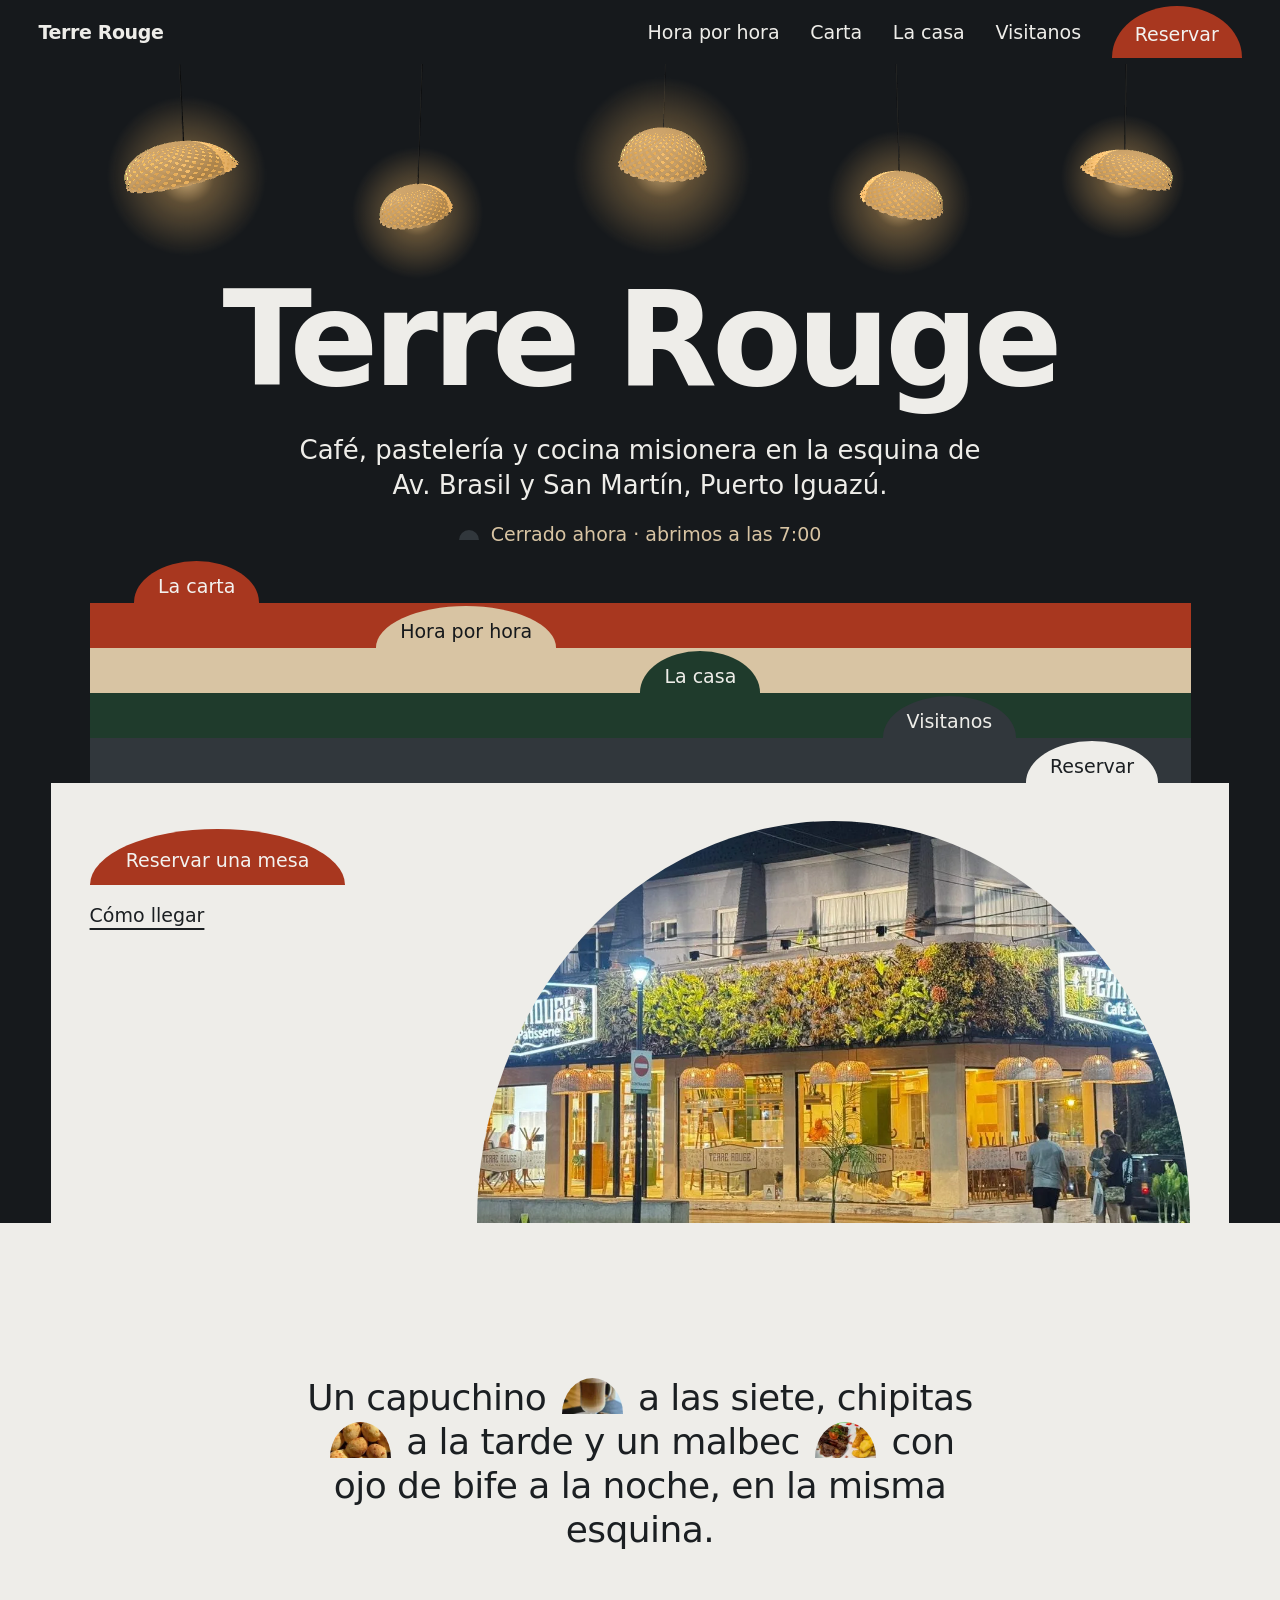
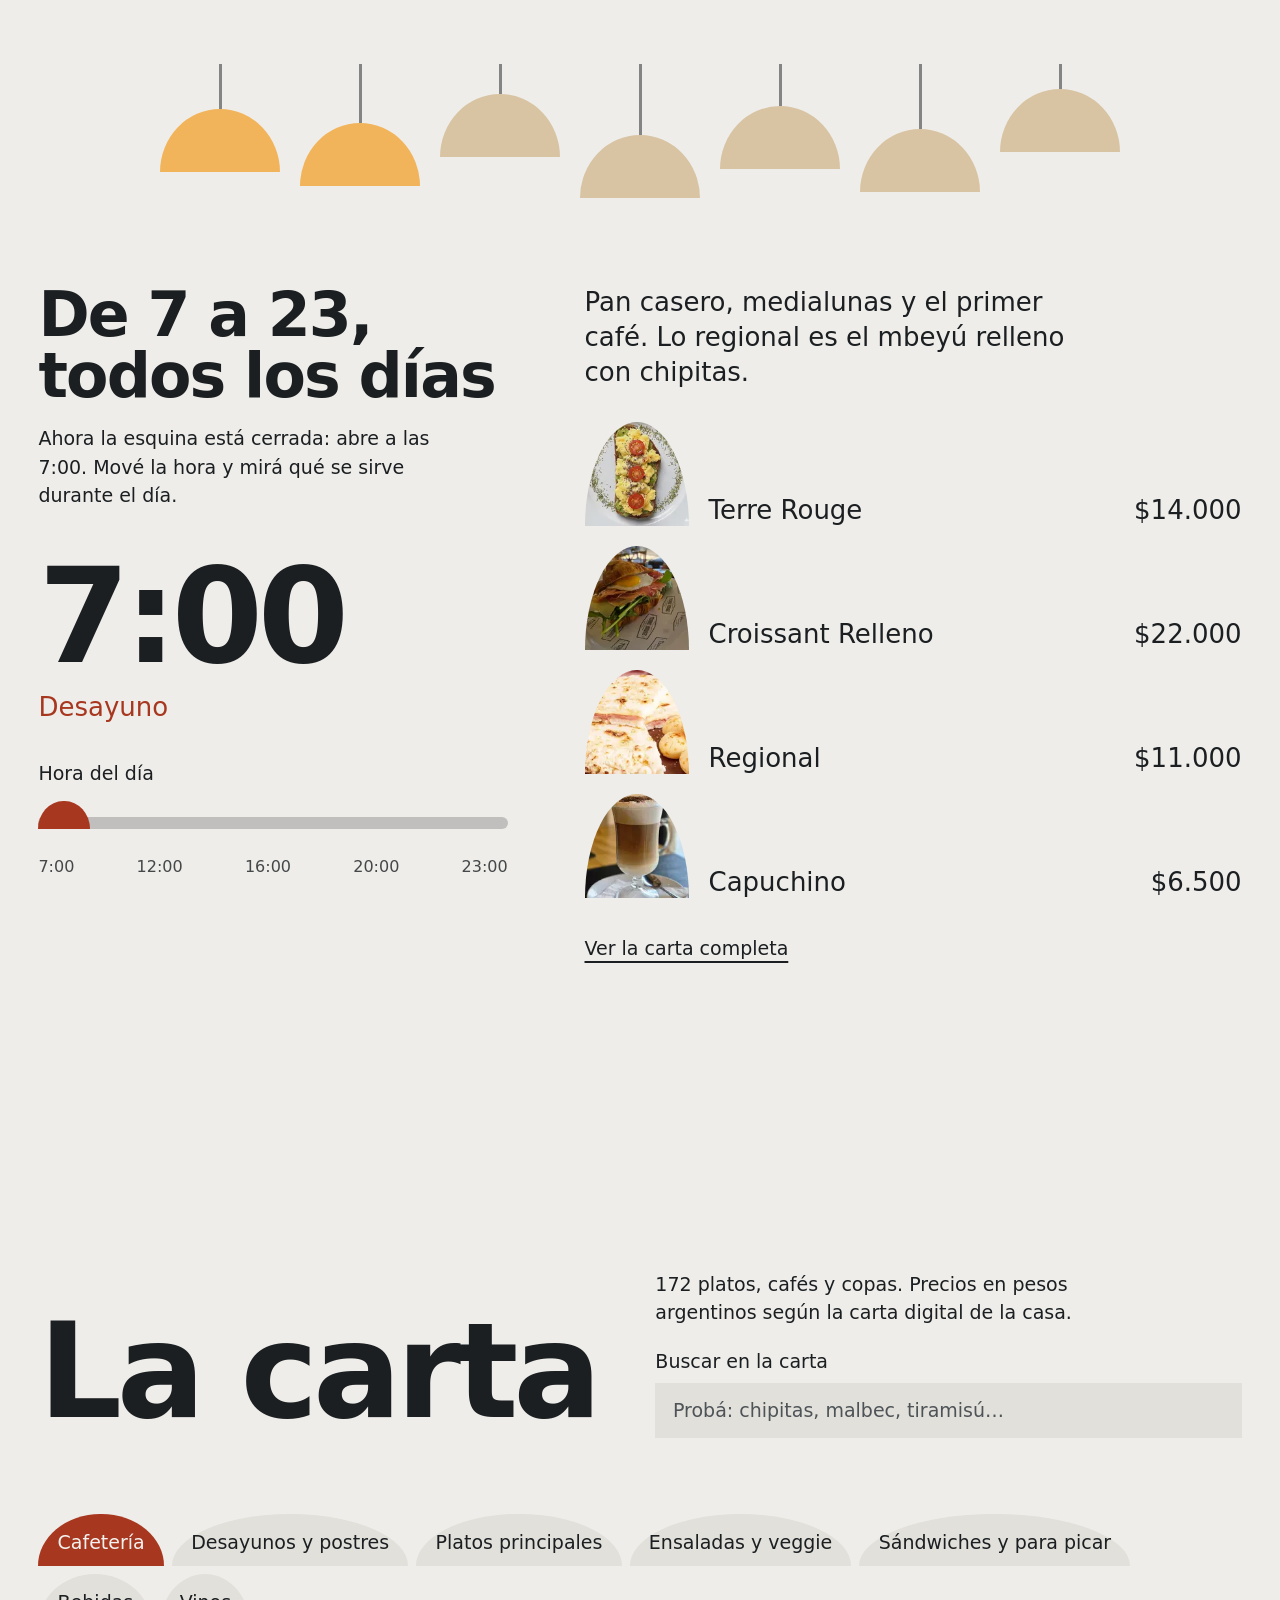
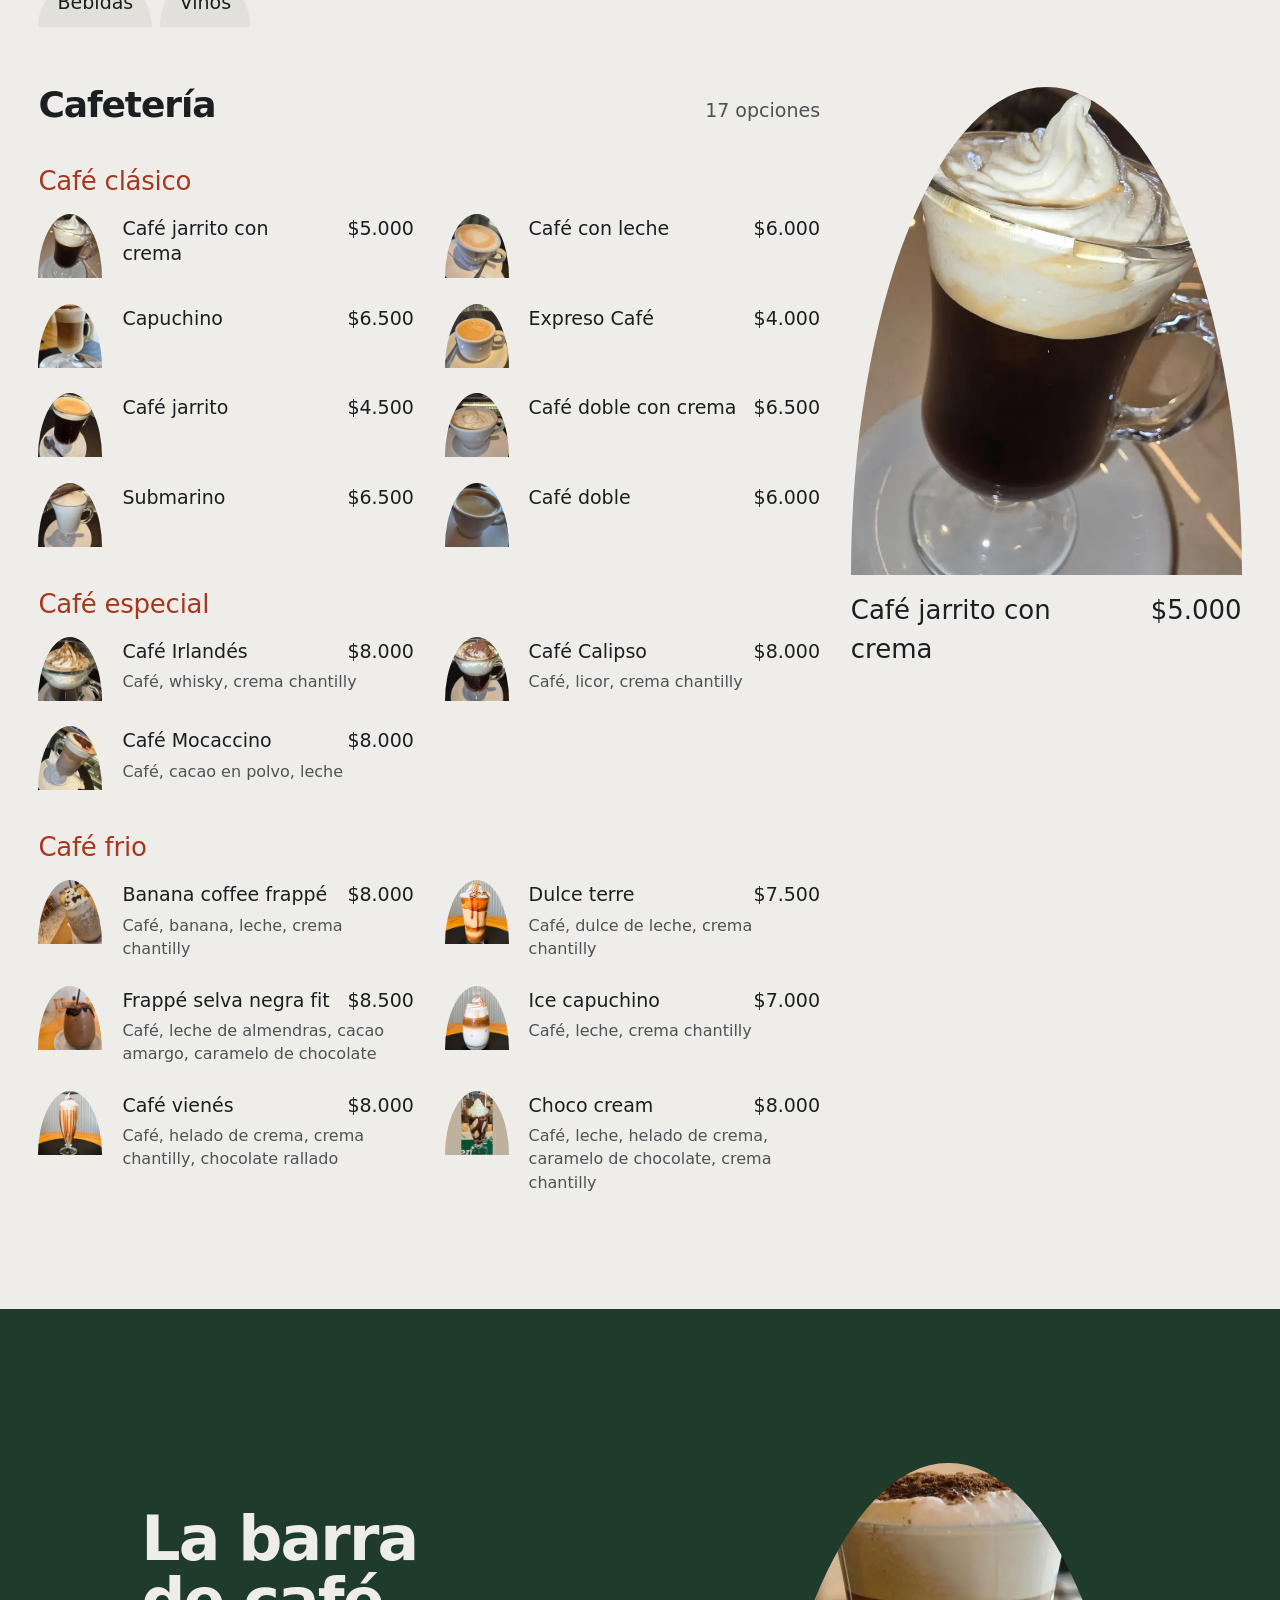
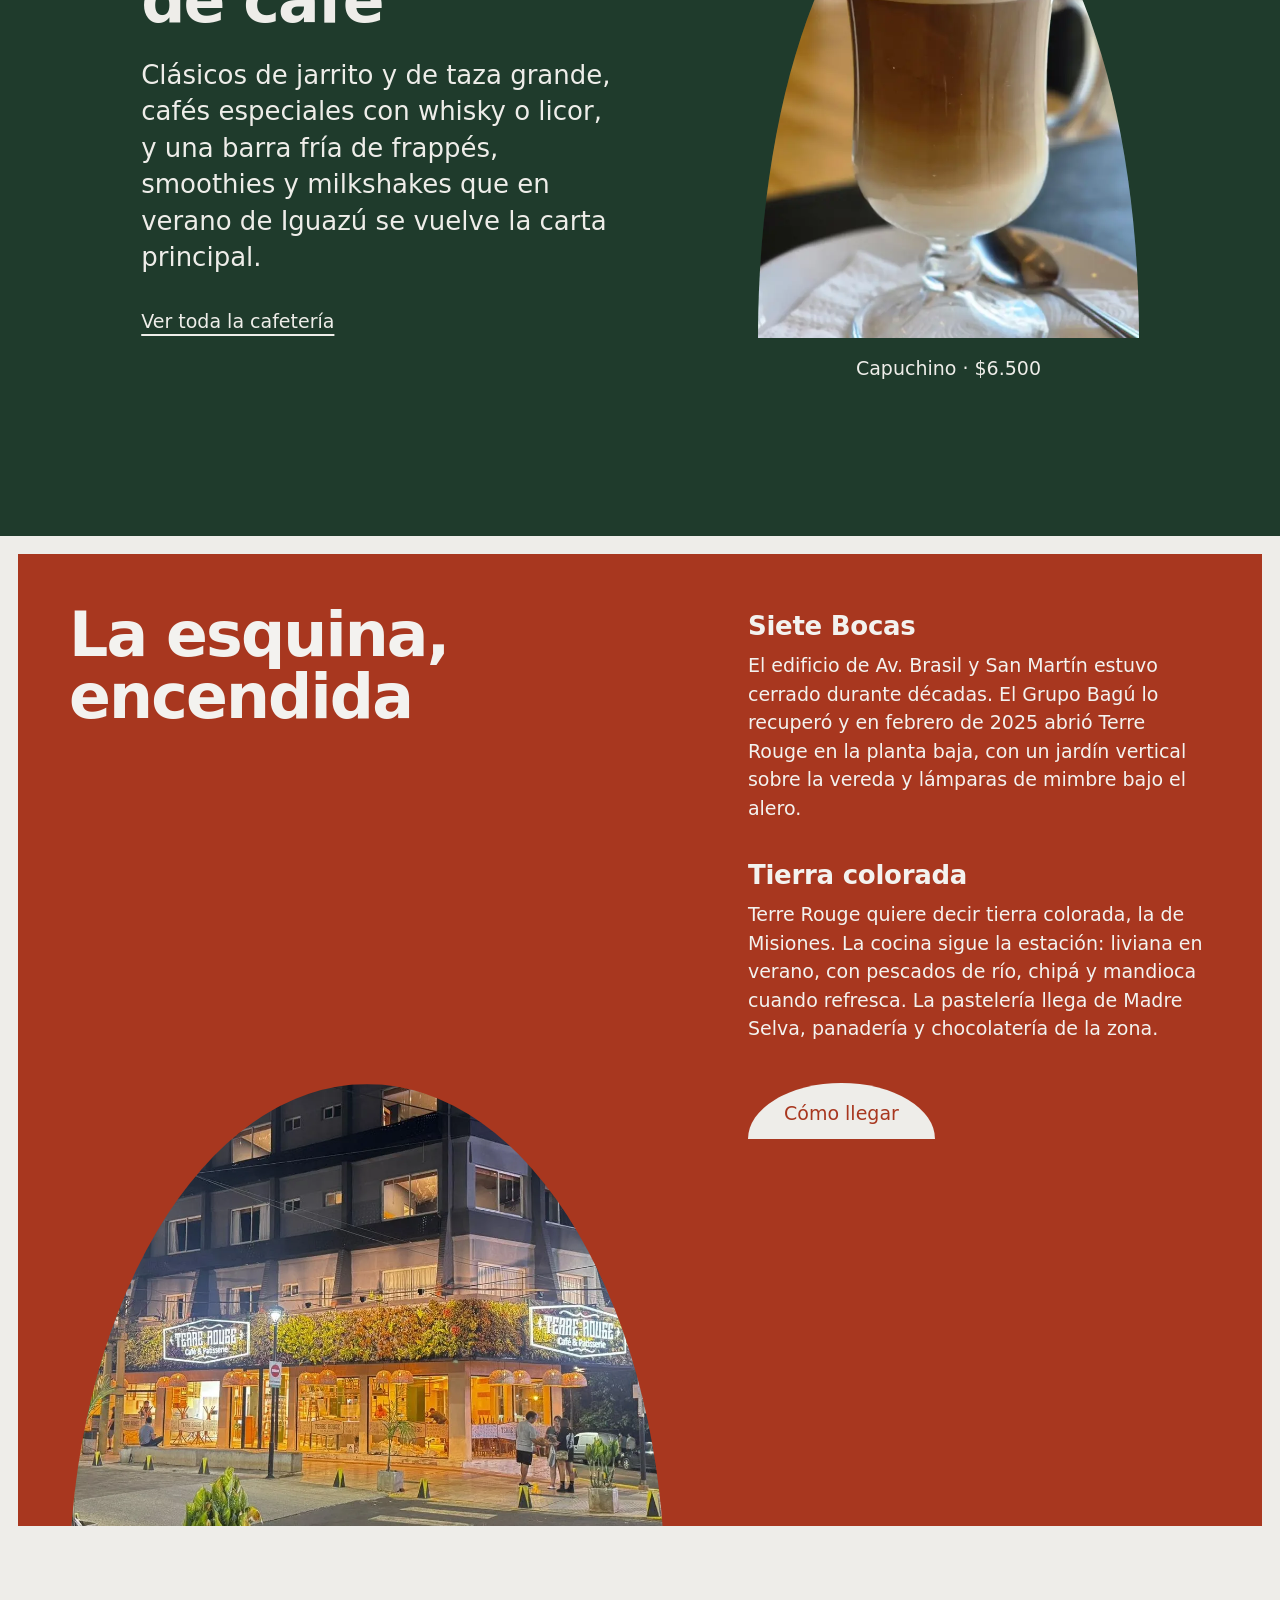
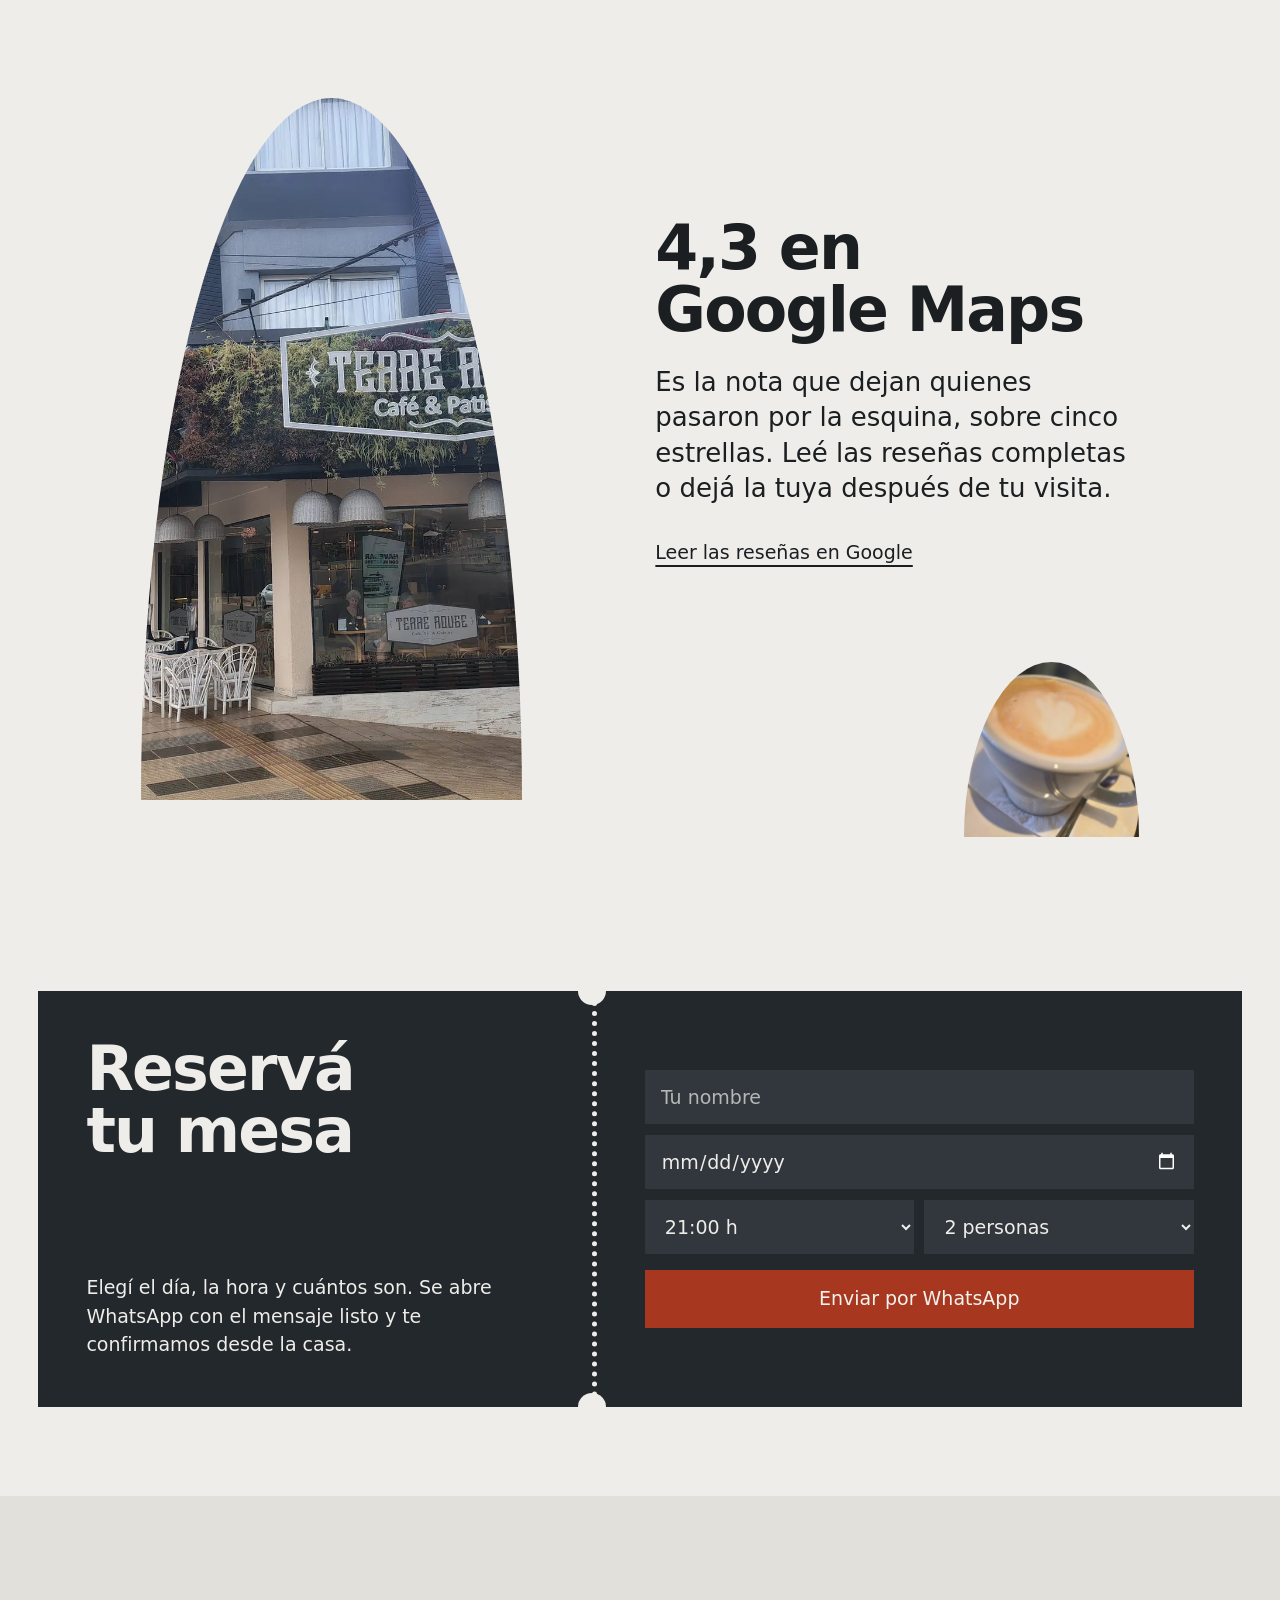
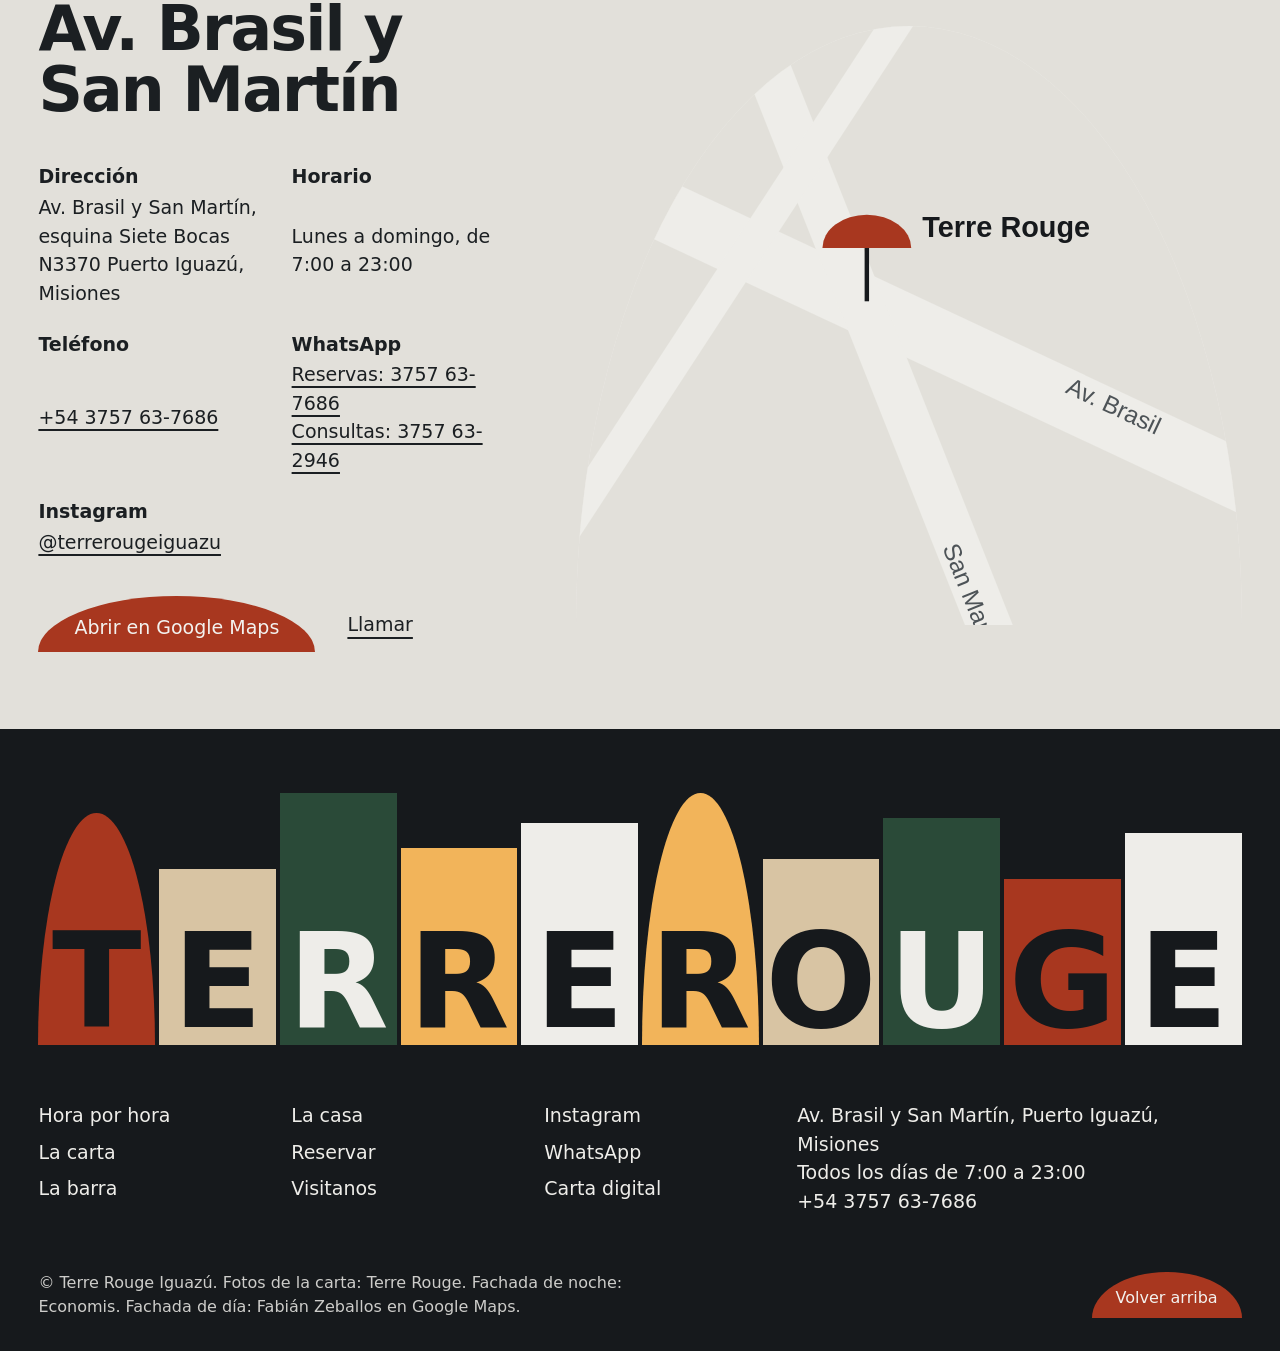
==== index.html @ 36a1fd8f "Add Terre Rouge Iguazú website Mobile-first one-page site for the café: 3D woven dome lamps lit by t" ====
<!doctype html>
<html lang="es-AR">
<head>
  <meta charset="utf-8">
  <meta name="viewport" content="width=device-width, initial-scale=1, viewport-fit=cover">
  <title>Terre Rouge Iguazú · Café, pastelería y cocina en Av. Brasil</title>
  <meta name="description" content="Terre Rouge, café & patisserie en la esquina de Av. Brasil y San Martín, Puerto Iguazú. Desayunos, pastelería, cocina misionera y copas, todos los días de 7 a 23.">
  <meta name="theme-color" content="#16191c">
  <meta property="og:title" content="Terre Rouge Iguazú · Café & Patisserie">
  <meta property="og:description" content="Café, pastelería y cocina misionera en Av. Brasil y San Martín, Puerto Iguazú. Todos los días de 7 a 23.">
  <meta property="og:image" content="img/casa/fachada-noche.webp">
  <meta property="og:locale" content="es_AR">
  <link rel="icon" href="img/favicon.svg" type="image/svg+xml">
  <link rel="preconnect" href="https://api.fontshare.com">
  <link rel="preconnect" href="https://cdn.fontshare.com" crossorigin>
  <link href="https://api.fontshare.com/v2/css?f[]=chillax@400,500,600&display=swap" rel="stylesheet">
  <link rel="stylesheet" href="css/styles.css">
  <link rel="preload" as="image" href="img/casa/fachada-noche.webp">
  <script type="application/ld+json">
  {
    "@context": "https://schema.org",
    "@type": "CafeOrCoffeeShop",
    "name": "Terre Rouge Iguazú",
    "image": "img/casa/fachada-noche.webp",
    "servesCuisine": ["Café", "Pastelería", "Cocina argentina"],
    "telephone": "+54 3757 63-7686",
    "address": {
      "@type": "PostalAddress",
      "streetAddress": "Av. Brasil y San Martín",
      "addressLocality": "Puerto Iguazú",
      "addressRegion": "Misiones",
      "postalCode": "N3370",
      "addressCountry": "AR"
    },
    "geo": { "@type": "GeoCoordinates", "latitude": -25.5967935, "longitude": -54.575345 },
    "openingHoursSpecification": [{
      "@type": "OpeningHoursSpecification",
      "dayOfWeek": ["Monday","Tuesday","Wednesday","Thursday","Friday","Saturday","Sunday"],
      "opens": "07:00", "closes": "23:00"
    }],
    "aggregateRating": { "@type": "AggregateRating", "ratingValue": "4.3", "bestRating": "5" },
    "sameAs": ["https://instagram.com/terrerougeiguazu"]
  }
  </script>
</head>
<body>
  <a class="skip" href="#carta">Saltar a la carta</a>

  <header class="bar" data-bar>
    <a class="bar__mark" href="#top" aria-label="Terre Rouge, inicio">Terre Rouge</a>
    <nav class="bar__links" aria-label="Secciones">
      <a href="#hora">Hora por hora</a>
      <a href="#carta">Carta</a>
      <a href="#casa">La casa</a>
      <a href="#visitanos">Visitanos</a>
    </nav>
    <a class="bar__action" href="#reservar">Reservar</a>
  </header>

  <main id="top">
    <!-- ============ HERO: the lamps of the façade, the folder stack ============ -->
    <section class="hero" data-ink="light" aria-labelledby="hero-title">
      <div class="hero__lamps" aria-hidden="true">
        <canvas class="hero__canvas" data-lamps></canvas>
        <svg class="hero__fallback" viewBox="0 0 1000 300" preserveAspectRatio="xMidYMin slice">
          <g fill="#efe7da">
            <line x1="200" y1="0" x2="200" y2="120" stroke="#5b5f63" stroke-width="2"/>
            <path d="M140 170a60 50 0 0 1 120 0z"/>
            <line x1="500" y1="0" x2="500" y2="70" stroke="#5b5f63" stroke-width="2"/>
            <path d="M420 130a80 60 0 0 1 160 0z"/>
            <line x1="800" y1="0" x2="800" y2="150" stroke="#5b5f63" stroke-width="2"/>
            <path d="M745 195a55 45 0 0 1 110 0z"/>
          </g>
        </svg>
      </div>

      <div class="hero__copy">
        <h1 class="hero__title" id="hero-title">Terre Rouge</h1>
        <p class="hero__lede">Café, pastelería y cocina misionera en la esquina de Av. Brasil y San Martín, Puerto Iguazú.</p>
        <p class="hero__status" data-status><span class="dot" aria-hidden="true"></span><span data-status-text>Abierto todos los días de 7 a 23</span></p>
      </div>

      <nav class="folders" aria-label="Recorrido de la página">
        <a class="folder folder--1" href="#carta" style="--i:0"><span class="folder__tab">La carta</span></a>
        <a class="folder folder--2" href="#hora" style="--i:1"><span class="folder__tab">Hora por hora</span></a>
        <a class="folder folder--3" href="#casa" style="--i:2"><span class="folder__tab">La casa</span></a>
        <a class="folder folder--4" href="#visitanos" style="--i:3"><span class="folder__tab">Visitanos</span></a>
        <div class="folder folder--front" style="--i:4">
          <span class="folder__tab">Reservar</span>
          <div class="front">
            <div class="front__text">
              <a class="btn" href="#reservar">Reservar una mesa</a>
              <a class="link" href="https://maps.app.goo.gl/Mk44R1N6qzFxLk4o8" target="_blank" rel="noopener">Cómo llegar</a>
            </div>
            <figure class="front__pic">
              <img src="img/casa/fachada-noche.webp" width="1280" height="960" alt="La fachada de Terre Rouge de noche: jardín vertical, carteles iluminados y lámparas de mimbre encendidas sobre la vereda de Av. Brasil." fetchpriority="high">
            </figure>
          </div>
        </div>
      </nav>
    </section>

    <!-- ============ HOUR BY HOUR: the live thing ============ -->
    <section class="hora" id="hora" aria-labelledby="hora-title" style="--night:0" data-hora>
      <div class="hora__inner">
        <p class="statement" data-reveal>
          Un capuchino <span class="thumb"><img src="img/menu/capuchino.webp" width="160" height="160" alt="" loading="lazy"></span> a las siete,
          chipitas <span class="thumb"><img src="img/menu/porcion-de-chipitas.webp" width="160" height="160" alt="" loading="lazy"></span> a la tarde
          y un malbec <span class="thumb"><img src="img/menu/ojo-de-bife-con-reduccion-de-malbec.webp" width="160" height="160" alt="" loading="lazy"></span> con ojo de bife a la noche, en la misma esquina.
        </p>

        <div class="lamprow" aria-hidden="true" data-lamprow>
          <span></span><span></span><span></span><span></span><span></span><span></span><span></span>
        </div>

        <div class="hora__grid">
          <div class="hora__control" data-reveal>
            <h2 id="hora-title">De 7 a 23, todos los días</h2>
            <p class="hora__note" data-hora-note>Mové la hora y mirá qué se sirve en la esquina.</p>
            <output class="hora__clock" for="hora-range" data-hora-clock>8:00</output>
            <p class="hora__moment" data-hora-moment>Desayuno</p>
            <label class="hora__label" for="hora-range">Hora del día</label>
            <input class="hora__range" id="hora-range" type="range" min="7" max="23" step="0.5" value="8" data-hora-range
              aria-valuetext="8:00, Desayuno">
            <div class="hora__scale" aria-hidden="true"><span>7:00</span><span>12:00</span><span>16:00</span><span>20:00</span><span>23:00</span></div>
            <button class="link hora__now" type="button" data-hora-now>Volver a la hora de Iguazú</button>
          </div>
          <div class="hora__picks" aria-live="polite">
            <p class="hora__desc" data-hora-desc>Pan casero, medialunas y el primer café. Lo regional es el mbeyú relleno con chipitas.</p>
            <ul class="picks" data-hora-picks>
              <li class="pick"><span class="pick__pic"><img src="img/menu/terre-rouge.webp" width="160" height="160" alt="" loading="lazy"></span><span class="pick__name">Terre Rouge</span><span class="pick__price">$14.000</span></li>
              <li class="pick"><span class="pick__pic"><img src="img/menu/croissant-relleno.webp" width="160" height="160" alt="" loading="lazy"></span><span class="pick__name">Croissant Relleno</span><span class="pick__price">$22.000</span></li>
              <li class="pick"><span class="pick__pic"><img src="img/menu/regional.webp" width="160" height="160" alt="" loading="lazy"></span><span class="pick__name">Regional</span><span class="pick__price">$11.000</span></li>
              <li class="pick"><span class="pick__pic"><img src="img/menu/capuchino.webp" width="160" height="160" alt="" loading="lazy"></span><span class="pick__name">Capuchino</span><span class="pick__price">$6.500</span></li>
            </ul>
            <a class="link" href="#carta" data-hora-carta>Ver la carta completa</a>
          </div>
        </div>
      </div>
      <script type="application/json" id="moments">[{"from":7,"to":12,"name":"Desayuno","desc":"Pan casero, medialunas y el primer café. Lo regional es el mbeyú relleno con chipitas.","items":[{"name":"Terre Rouge","price":"$14.000","img":"img/menu/terre-rouge.webp"},{"name":"Croissant Relleno","price":"$22.000","img":"img/menu/croissant-relleno.webp"},{"name":"Regional","price":"$11.000","img":"img/menu/regional.webp"},{"name":"Capuchino","price":"$6.500","img":"img/menu/capuchino.webp"}]},{"from":12,"to":16,"name":"Almuerzo","desc":"Pescado de río, risotto y ensaladas para el mediodía caliente de Iguazú.","items":[{"name":"Pacú con crema cítrica","price":"$31.000","img":"img/menu/pacu-con-crema-citrica.webp"},{"name":"Risotto de Hongos","price":"$19.000","img":"img/menu/risotto-de-hongos.webp"},{"name":"Caesar","price":"$22.000","img":"img/menu/caesar.webp"},{"name":"Jugos naturales","price":"$8.000","img":"img/menu/jugos-naturales.webp"}]},{"from":16,"to":20,"name":"Merienda","desc":"Tortas de la vitrina, chipitas recién salidas y cafés fríos o calientes.","items":[{"name":"Red Velvet","price":"$9.500","img":"img/menu/red-velvet.webp"},{"name":"Porción de chipitas","price":"$9.000","img":"img/menu/porcion-de-chipitas.webp"},{"name":"Café vienés","price":"$8.000","img":"img/menu/cafe-vienes.webp"},{"name":"Media luna con jamón y queso","price":"$5.000","img":"img/menu/media-luna-con-jamon-y-queso.webp"}]},{"from":20,"to":23.5,"name":"Cena y copas","desc":"Carnes a la chapa, vinos argentinos y cócteles bajo las lámparas encendidas.","items":[{"name":"Ojo de bife con reducción de Malbec","price":"$39.000","img":"img/menu/ojo-de-bife-con-reduccion-de-malbec.webp"},{"name":"Churrasquito a la chapa","price":"$61.000","img":"img/menu/churrasquito-a-la-chapa.webp"},{"name":"Áperol Spitz","price":"$9.000","img":"img/menu/aperol-spitz.webp"},{"name":"Luca Malbec","price":"$42.300","img":"img/menu/luca-malbec.webp"}]}]</script>
    </section>

    <!-- ============ LA CARTA: two-column menu, photo bullets, index with preview ============ -->
    <section class="carta" id="carta" aria-labelledby="carta-title" data-ink="dark">
      <div class="carta__head">
        <h2 id="carta-title" data-reveal>La carta</h2>
        <p class="carta__lead" data-reveal>172 platos, cafés y copas. Precios en pesos argentinos según la carta digital de la casa.</p>
        <div class="search" data-reveal>
          <label for="carta-search">Buscar en la carta</label>
          <input id="carta-search" type="search" placeholder="Probá: chipitas, malbec, tiramisú…" autocomplete="off" data-search>
        </div>
      </div>
      <nav class="tabs" aria-label="Categorías de la carta" data-tabs>
        <a href="#c-cafeteria" data-tab="cafeteria" aria-current="true">Cafetería</a>
        <a href="#c-dulce" data-tab="dulce">Desayunos y postres</a>
        <a href="#c-platos" data-tab="platos">Platos principales</a>
        <a href="#c-ensaladas" data-tab="ensaladas">Ensaladas y veggie</a>
        <a href="#c-picar" data-tab="picar">Sándwiches y para picar</a>
        <a href="#c-bebidas" data-tab="bebidas">Bebidas</a>
        <a href="#c-vinos" data-tab="vinos">Vinos</a>
      </nav>
      <div class="carta__body">
        <div class="carta__list" data-carta>
          <section class="cat" id="c-cafeteria" data-cat="cafeteria" aria-labelledby="h-cafeteria">
            <header class="cat__head"><h3 id="h-cafeteria">Cafetería</h3><span class="cat__count">17 opciones</span></header>
            <div class="sub"><h4 class="sub__title">Café clásico</h4>
            <ul class="items">
              <li class="item" tabindex="0" data-q="cafe jarrito con crema  cafe clasico" data-name="Café jarrito con crema" data-price="$5.000" data-img="img/menu/cafe-jarrito-con-crema-lg.webp"><span class="item__pic"><img src="img/menu/cafe-jarrito-con-crema.webp" width="160" height="160" alt="" loading="lazy" decoding="async"></span><span class="item__text"><span class="item__line"><span class="item__name">Café jarrito con crema</span><span class="item__price">$5.000</span></span></span></li>
              <li class="item" tabindex="0" data-q="cafe con leche  cafe clasico" data-name="Café con leche" data-price="$6.000" data-img="img/menu/cafe-con-leche-lg.webp"><span class="item__pic"><img src="img/menu/cafe-con-leche.webp" width="160" height="160" alt="" loading="lazy" decoding="async"></span><span class="item__text"><span class="item__line"><span class="item__name">Café con leche</span><span class="item__price">$6.000</span></span></span></li>
              <li class="item" tabindex="0" data-q="capuchino  cafe clasico" data-name="Capuchino" data-price="$6.500" data-img="img/menu/capuchino-lg.webp"><span class="item__pic"><img src="img/menu/capuchino.webp" width="160" height="160" alt="" loading="lazy" decoding="async"></span><span class="item__text"><span class="item__line"><span class="item__name">Capuchino</span><span class="item__price">$6.500</span></span></span></li>
              <li class="item" tabindex="0" data-q="expreso cafe  cafe clasico" data-name="Expreso Café" data-price="$4.000" data-img="img/menu/expreso-cafe-lg.webp"><span class="item__pic"><img src="img/menu/expreso-cafe.webp" width="160" height="160" alt="" loading="lazy" decoding="async"></span><span class="item__text"><span class="item__line"><span class="item__name">Expreso Café</span><span class="item__price">$4.000</span></span></span></li>
              <li class="item" tabindex="0" data-q="cafe jarrito  cafe clasico" data-name="Café jarrito" data-price="$4.500" data-img="img/menu/cafe-jarrito-lg.webp"><span class="item__pic"><img src="img/menu/cafe-jarrito.webp" width="160" height="160" alt="" loading="lazy" decoding="async"></span><span class="item__text"><span class="item__line"><span class="item__name">Café jarrito</span><span class="item__price">$4.500</span></span></span></li>
              <li class="item" tabindex="0" data-q="cafe doble con crema  cafe clasico" data-name="Café doble con crema" data-price="$6.500" data-img="img/menu/cafe-doble-con-crema-lg.webp"><span class="item__pic"><img src="img/menu/cafe-doble-con-crema.webp" width="160" height="160" alt="" loading="lazy" decoding="async"></span><span class="item__text"><span class="item__line"><span class="item__name">Café doble con crema</span><span class="item__price">$6.500</span></span></span></li>
              <li class="item" tabindex="0" data-q="submarino  cafe clasico" data-name="Submarino" data-price="$6.500" data-img="img/menu/submarino-lg.webp"><span class="item__pic"><img src="img/menu/submarino.webp" width="160" height="160" alt="" loading="lazy" decoding="async"></span><span class="item__text"><span class="item__line"><span class="item__name">Submarino</span><span class="item__price">$6.500</span></span></span></li>
              <li class="item" tabindex="0" data-q="cafe doble  cafe clasico" data-name="Café doble" data-price="$6.000" data-img="img/menu/cafe-doble-lg.webp"><span class="item__pic"><img src="img/menu/cafe-doble.webp" width="160" height="160" alt="" loading="lazy" decoding="async"></span><span class="item__text"><span class="item__line"><span class="item__name">Café doble</span><span class="item__price">$6.000</span></span></span></li>
            </ul></div>
            <div class="sub"><h4 class="sub__title">Café especial</h4>
            <ul class="items">
              <li class="item" tabindex="0" data-q="cafe irlandes cafe, whisky, crema chantilly cafe especial" data-name="Café Irlandés" data-price="$8.000" data-img="img/menu/cafe-irlandes-lg.webp"><span class="item__pic"><img src="img/menu/cafe-irlandes.webp" width="160" height="160" alt="" loading="lazy" decoding="async"></span><span class="item__text"><span class="item__line"><span class="item__name">Café Irlandés</span><span class="item__price">$8.000</span></span><span class="item__desc">Café, whisky, crema chantilly</span></span></li>
              <li class="item" tabindex="0" data-q="cafe calipso cafe, licor, crema chantilly cafe especial" data-name="Café Calipso" data-price="$8.000" data-img="img/menu/cafe-calipso-lg.webp"><span class="item__pic"><img src="img/menu/cafe-calipso.webp" width="160" height="160" alt="" loading="lazy" decoding="async"></span><span class="item__text"><span class="item__line"><span class="item__name">Café Calipso</span><span class="item__price">$8.000</span></span><span class="item__desc">Café, licor, crema chantilly</span></span></li>
              <li class="item" tabindex="0" data-q="cafe mocaccino cafe, cacao en polvo, leche cafe especial" data-name="Café Mocaccino" data-price="$8.000" data-img="img/menu/cafe-mocaccino-lg.webp"><span class="item__pic"><img src="img/menu/cafe-mocaccino.webp" width="160" height="160" alt="" loading="lazy" decoding="async"></span><span class="item__text"><span class="item__line"><span class="item__name">Café Mocaccino</span><span class="item__price">$8.000</span></span><span class="item__desc">Café, cacao en polvo, leche</span></span></li>
            </ul></div>
            <div class="sub"><h4 class="sub__title">Café frio</h4>
            <ul class="items">
              <li class="item" tabindex="0" data-q="banana coffee frappe cafe, banana, leche, crema chantilly cafe frio" data-name="Banana coffee frappé" data-price="$8.000" data-img="img/menu/banana-coffee-frappe-lg.webp"><span class="item__pic"><img src="img/menu/banana-coffee-frappe.webp" width="160" height="160" alt="" loading="lazy" decoding="async"></span><span class="item__text"><span class="item__line"><span class="item__name">Banana coffee frappé</span><span class="item__price">$8.000</span></span><span class="item__desc">Café, banana, leche, crema chantilly</span></span></li>
              <li class="item" tabindex="0" data-q="dulce terre cafe, dulce de leche, crema chantilly cafe frio" data-name="Dulce terre" data-price="$7.500" data-img="img/menu/dulce-terre-lg.webp"><span class="item__pic"><img src="img/menu/dulce-terre.webp" width="160" height="160" alt="" loading="lazy" decoding="async"></span><span class="item__text"><span class="item__line"><span class="item__name">Dulce terre</span><span class="item__price">$7.500</span></span><span class="item__desc">Café, dulce de leche, crema chantilly</span></span></li>
              <li class="item" tabindex="0" data-q="frappe selva negra fit cafe, leche de almendras, cacao amargo, caramelo de chocolate cafe frio" data-name="Frappé selva negra fit" data-price="$8.500" data-img="img/menu/frappe-selva-negra-fit-lg.webp"><span class="item__pic"><img src="img/menu/frappe-selva-negra-fit.webp" width="160" height="160" alt="" loading="lazy" decoding="async"></span><span class="item__text"><span class="item__line"><span class="item__name">Frappé selva negra fit</span><span class="item__price">$8.500</span></span><span class="item__desc">Café, leche de almendras, cacao amargo, caramelo de chocolate</span></span></li>
              <li class="item" tabindex="0" data-q="ice capuchino cafe, leche, crema chantilly cafe frio" data-name="Ice capuchino" data-price="$7.000" data-img="img/menu/ice-capuchino-lg.webp"><span class="item__pic"><img src="img/menu/ice-capuchino.webp" width="160" height="160" alt="" loading="lazy" decoding="async"></span><span class="item__text"><span class="item__line"><span class="item__name">Ice capuchino</span><span class="item__price">$7.000</span></span><span class="item__desc">Café, leche, crema chantilly</span></span></li>
              <li class="item" tabindex="0" data-q="cafe vienes cafe, helado de crema, crema chantilly, chocolate rallado cafe frio" data-name="Café vienés" data-price="$8.000" data-img="img/menu/cafe-vienes-lg.webp"><span class="item__pic"><img src="img/menu/cafe-vienes.webp" width="160" height="160" alt="" loading="lazy" decoding="async"></span><span class="item__text"><span class="item__line"><span class="item__name">Café vienés</span><span class="item__price">$8.000</span></span><span class="item__desc">Café, helado de crema, crema chantilly, chocolate rallado</span></span></li>
              <li class="item" tabindex="0" data-q="choco cream cafe, leche, helado de crema, caramelo de chocolate, crema chantilly cafe frio" data-name="Choco cream" data-price="$8.000" data-img="img/menu/choco-cream-lg.webp"><span class="item__pic"><img src="img/menu/choco-cream.webp" width="160" height="160" alt="" loading="lazy" decoding="async"></span><span class="item__text"><span class="item__line"><span class="item__name">Choco cream</span><span class="item__price">$8.000</span></span><span class="item__desc">Café, leche, helado de crema, caramelo de chocolate, crema chantilly</span></span></li>
            </ul></div>
          </section>
          <section class="cat" id="c-dulce" data-cat="dulce" aria-labelledby="h-dulce">
            <header class="cat__head"><h3 id="h-dulce">Desayunos y postres</h3><span class="cat__count">30 opciones</span></header>
            <div class="sub"><h4 class="sub__title">Postres</h4>
            <ul class="items">
              <li class="item" tabindex="0" data-q="brownie  postres" data-name="Brownie" data-price="$8.000" data-img="img/menu/brownie-lg.webp"><span class="item__pic"><img src="img/menu/brownie.webp" width="160" height="160" alt="" loading="lazy" decoding="async"></span><span class="item__text"><span class="item__line"><span class="item__name">Brownie</span><span class="item__price">$8.000</span></span></span></li>
              <li class="item" tabindex="0" data-q="flan mixto  postres" data-name="Flan mixto" data-price="$7.000" data-img="img/menu/flan-mixto-lg.webp"><span class="item__pic"><img src="img/menu/flan-mixto.webp" width="160" height="160" alt="" loading="lazy" decoding="async"></span><span class="item__text"><span class="item__line"><span class="item__name">Flan mixto</span><span class="item__price">$7.000</span></span></span></li>
              <li class="item" tabindex="0" data-q="volcan de chocolate  postres" data-name="Volcán de chocolate" data-price="$10.000" data-img="img/menu/volcan-de-chocolate-lg.webp"><span class="item__pic"><img src="img/menu/volcan-de-chocolate.webp" width="160" height="160" alt="" loading="lazy" decoding="async"></span><span class="item__text"><span class="item__line"><span class="item__name">Volcán de chocolate</span><span class="item__price">$10.000</span></span></span></li>
              <li class="item" tabindex="0" data-q="brownie con helado  postres" data-name="Brownie con helado" data-price="$9.000" data-img="img/menu/brownie-con-helado-lg.webp"><span class="item__pic"><img src="img/menu/brownie-con-helado.webp" width="160" height="160" alt="" loading="lazy" decoding="async"></span><span class="item__text"><span class="item__line"><span class="item__name">Brownie con helado</span><span class="item__price">$9.000</span></span></span></li>
              <li class="item" tabindex="0" data-q="creme brulee  postres" data-name="Creme brulee" data-price="$9.500" data-img="img/menu/creme-brulee-lg.webp"><span class="item__pic"><img src="img/menu/creme-brulee.webp" width="160" height="160" alt="" loading="lazy" decoding="async"></span><span class="item__text"><span class="item__line"><span class="item__name">Creme brulee</span><span class="item__price">$9.500</span></span></span></li>
              <li class="item" tabindex="0" data-q="tiramisu  postres" data-name="Tiramisú" data-price="$9.500" data-img="img/menu/tiramisu-lg.webp"><span class="item__pic"><img src="img/menu/tiramisu.webp" width="160" height="160" alt="" loading="lazy" decoding="async"></span><span class="item__text"><span class="item__line"><span class="item__name">Tiramisú</span><span class="item__price">$9.500</span></span></span></li>
            </ul></div>
            <div class="sub"><h4 class="sub__title">Desayunos</h4>
            <ul class="items">
              <li class="item" tabindex="0" data-q="terre rouge toston de pan casero con semillas, guacamole, huevos revueltos, tomates cherry desayunos" data-name="Terre Rouge" data-price="$14.000" data-img="img/menu/terre-rouge-lg.webp"><span class="item__pic"><img src="img/menu/terre-rouge.webp" width="160" height="160" alt="" loading="lazy" decoding="async"></span><span class="item__text"><span class="item__line"><span class="item__name">Terre Rouge</span><span class="item__price">$14.000</span></span><span class="item__desc">Tostón de pan casero con semillas, guacamole, huevos revueltos, tomates Cherry</span></span></li>
              <li class="item" tabindex="0" data-q="croque madame pan de campo, jamon cocido, queso danbo, salsa bechamel, huevo a la plancha desayunos" data-name="Croque Madame" data-price="$18.000"><span class="item__pic item__pic--none"></span><span class="item__text"><span class="item__line"><span class="item__name">Croque Madame</span><span class="item__price">$18.000</span></span><span class="item__desc">Pan de campo, jamón cocido, queso danbo, salsa bechamel, huevo a la plancha</span></span></li>
              <li class="item" tabindex="0" data-q="croissant relleno rucula, queso parmesano y jamon crudo, huevo frito desayunos" data-name="Croissant Relleno" data-price="$22.000" data-img="img/menu/croissant-relleno-lg.webp"><span class="item__pic"><img src="img/menu/croissant-relleno.webp" width="160" height="160" alt="" loading="lazy" decoding="async"></span><span class="item__text"><span class="item__line"><span class="item__name">Croissant Relleno</span><span class="item__price">$22.000</span></span><span class="item__desc">Rúcula, queso parmesano y jamón crudo, huevo frito</span></span></li>
              <li class="item" tabindex="0" data-q="regional mbeyu relleno con chipitas desayunos" data-name="Regional" data-price="$11.000" data-img="img/menu/regional-lg.webp"><span class="item__pic"><img src="img/menu/regional.webp" width="160" height="160" alt="" loading="lazy" decoding="async"></span><span class="item__text"><span class="item__line"><span class="item__name">Regional</span><span class="item__price">$11.000</span></span><span class="item__desc">Mbeyú relleno con chipitas</span></span></li>
              <li class="item" tabindex="0" data-q="tradicional una media luna, un alfajor de maicena y una pastafrola desayunos" data-name="Tradicional" data-price="$9.000" data-img="img/menu/tradicional-lg.webp"><span class="item__pic"><img src="img/menu/tradicional.webp" width="160" height="160" alt="" loading="lazy" decoding="async"></span><span class="item__text"><span class="item__line"><span class="item__name">Tradicional</span><span class="item__price">$9.000</span></span><span class="item__desc">Una media luna, un alfajor de maicena y una pastafrola</span></span></li>
              <li class="item" tabindex="0" data-q="saludable bowl de frutas frescas con yogurt natural y granola desayunos" data-name="Saludable" data-price="$17.000" data-img="img/menu/saludable-lg.webp"><span class="item__pic"><img src="img/menu/saludable.webp" width="160" height="160" alt="" loading="lazy" decoding="async"></span><span class="item__text"><span class="item__line"><span class="item__name">Saludable</span><span class="item__price">$17.000</span></span><span class="item__desc">Bowl de frutas frescas con yogurt natural y granola</span></span></li>
              <li class="item" tabindex="0" data-q="clasico tostado jamon y queso pan de miga o pan arabe desayunos" data-name="Clásico tostado jamón y queso" data-price="$11.000" data-img="img/menu/clasico-tostado-jamon-y-queso-lg.webp"><span class="item__pic"><img src="img/menu/clasico-tostado-jamon-y-queso.webp" width="160" height="160" alt="" loading="lazy" decoding="async"></span><span class="item__text"><span class="item__line"><span class="item__name">Clásico tostado jamón y queso</span><span class="item__price">$11.000</span></span><span class="item__desc">Pan de miga o pan árabe</span></span></li>
              <li class="item" tabindex="0" data-q="media luna dulce  desayunos" data-name="Media luna dulce" data-price="$3.000" data-img="img/menu/media-luna-dulce-lg.webp"><span class="item__pic"><img src="img/menu/media-luna-dulce.webp" width="160" height="160" alt="" loading="lazy" decoding="async"></span><span class="item__text"><span class="item__line"><span class="item__name">Media luna dulce</span><span class="item__price">$3.000</span></span></span></li>
              <li class="item" tabindex="0" data-q="media luna salada  desayunos" data-name="Media luna salada" data-price="$3.000" data-img="img/menu/media-luna-salada-lg.webp"><span class="item__pic"><img src="img/menu/media-luna-salada.webp" width="160" height="160" alt="" loading="lazy" decoding="async"></span><span class="item__text"><span class="item__line"><span class="item__name">Media luna salada</span><span class="item__price">$3.000</span></span></span></li>
              <li class="item" tabindex="0" data-q="media luna con jamon y queso  desayunos" data-name="Media luna con jamón y queso" data-price="$5.000" data-img="img/menu/media-luna-con-jamon-y-queso-lg.webp"><span class="item__pic"><img src="img/menu/media-luna-con-jamon-y-queso.webp" width="160" height="160" alt="" loading="lazy" decoding="async"></span><span class="item__text"><span class="item__line"><span class="item__name">Media luna con jamón y queso</span><span class="item__price">$5.000</span></span></span></li>
              <li class="item" tabindex="0" data-q="porcion de chipitas 10 unidades desayunos" data-name="Porción de chipitas" data-price="$9.000" data-img="img/menu/porcion-de-chipitas-lg.webp"><span class="item__pic"><img src="img/menu/porcion-de-chipitas.webp" width="160" height="160" alt="" loading="lazy" decoding="async"></span><span class="item__text"><span class="item__line"><span class="item__name">Porción de chipitas</span><span class="item__price">$9.000</span></span><span class="item__desc">10 unidades</span></span></li>
              <li class="item" tabindex="0" data-q="mbeyu tradicional  desayunos" data-name="Mbeyú tradicional" data-price="$9.000" data-img="img/menu/mbeyu-tradicional-lg.webp"><span class="item__pic"><img src="img/menu/mbeyu-tradicional.webp" width="160" height="160" alt="" loading="lazy" decoding="async"></span><span class="item__text"><span class="item__line"><span class="item__name">Mbeyú tradicional</span><span class="item__price">$9.000</span></span></span></li>
              <li class="item" tabindex="0" data-q="porcion de budin  desayunos" data-name="Porción de budín" data-price="$3.000" data-img="img/menu/porcion-de-budin-lg.webp"><span class="item__pic"><img src="img/menu/porcion-de-budin.webp" width="160" height="160" alt="" loading="lazy" decoding="async"></span><span class="item__text"><span class="item__line"><span class="item__name">Porción de budín</span><span class="item__price">$3.000</span></span></span></li>
              <li class="item" tabindex="0" data-q="tostados con untable  desayunos" data-name="Tostados con untable" data-price="$8.000" data-img="img/menu/tostados-con-untable-lg.webp"><span class="item__pic"><img src="img/menu/tostados-con-untable.webp" width="160" height="160" alt="" loading="lazy" decoding="async"></span><span class="item__text"><span class="item__line"><span class="item__name">Tostados con untable</span><span class="item__price">$8.000</span></span></span></li>
              <li class="item" tabindex="0" data-q="alfajor con chocolate blanco alfajor de dulce de leche con cobertura de chocolate blanco desayunos" data-name="Alfajor con Chocolate Blanco" data-price="$2.500" data-img="img/menu/alfajor-con-chocolate-blanco-lg.webp"><span class="item__pic"><img src="img/menu/alfajor-con-chocolate-blanco.webp" width="160" height="160" alt="" loading="lazy" decoding="async"></span><span class="item__text"><span class="item__line"><span class="item__name">Alfajor con Chocolate Blanco</span><span class="item__price">$2.500</span></span><span class="item__desc">Alfajor de dulce de leche con cobertura de chocolate blanco</span></span></li>
              <li class="item" tabindex="0" data-q="alfajor con chocolate negro alfajor de dulce de leche con cobertura de chocolate negro desayunos" data-name="Alfajor con Chocolate Negro" data-price="$2.500" data-img="img/menu/alfajor-con-chocolate-negro-lg.webp"><span class="item__pic"><img src="img/menu/alfajor-con-chocolate-negro.webp" width="160" height="160" alt="" loading="lazy" decoding="async"></span><span class="item__text"><span class="item__line"><span class="item__name">Alfajor con Chocolate Negro</span><span class="item__price">$2.500</span></span><span class="item__desc">Alfajor de dulce de leche con cobertura de chocolate negro</span></span></li>
            </ul></div>
            <div class="sub"><h4 class="sub__title">Tortas</h4>
            <ul class="items">
              <li class="item" tabindex="0" data-q="torta del dia  tortas" data-name="Torta del día" data-price="$9.500" data-img="img/menu/torta-del-dia-lg.webp"><span class="item__pic"><img src="img/menu/torta-del-dia.webp" width="160" height="160" alt="" loading="lazy" decoding="async"></span><span class="item__text"><span class="item__line"><span class="item__name">Torta del día</span><span class="item__price">$9.500</span></span></span></li>
              <li class="item" tabindex="0" data-q="red velvet  tortas" data-name="Red Velvet" data-price="$9.500" data-img="img/menu/red-velvet-lg.webp"><span class="item__pic"><img src="img/menu/red-velvet.webp" width="160" height="160" alt="" loading="lazy" decoding="async"></span><span class="item__text"><span class="item__line"><span class="item__name">Red Velvet</span><span class="item__price">$9.500</span></span></span></li>
              <li class="item" tabindex="0" data-q="selva negra  tortas" data-name="Selva Negra" data-price="$9.500" data-img="img/menu/selva-negra-lg.webp"><span class="item__pic"><img src="img/menu/selva-negra.webp" width="160" height="160" alt="" loading="lazy" decoding="async"></span><span class="item__text"><span class="item__line"><span class="item__name">Selva Negra</span><span class="item__price">$9.500</span></span></span></li>
              <li class="item" tabindex="0" data-q="chocotorta  tortas" data-name="Chocotorta" data-price="$9.500" data-img="img/menu/chocotorta-lg.webp"><span class="item__pic"><img src="img/menu/chocotorta.webp" width="160" height="160" alt="" loading="lazy" decoding="async"></span><span class="item__text"><span class="item__line"><span class="item__name">Chocotorta</span><span class="item__price">$9.500</span></span></span></li>
              <li class="item" tabindex="0" data-q="torta de limon  tortas" data-name="Torta de Limón" data-price="$9.500" data-img="img/menu/torta-de-limon-lg.webp"><span class="item__pic"><img src="img/menu/torta-de-limon.webp" width="160" height="160" alt="" loading="lazy" decoding="async"></span><span class="item__text"><span class="item__line"><span class="item__name">Torta de Limón</span><span class="item__price">$9.500</span></span></span></li>
              <li class="item" tabindex="0" data-q="carrot cake  tortas" data-name="Carrot Cake" data-price="$9.500" data-img="img/menu/carrot-cake-lg.webp"><span class="item__pic"><img src="img/menu/carrot-cake.webp" width="160" height="160" alt="" loading="lazy" decoding="async"></span><span class="item__text"><span class="item__line"><span class="item__name">Carrot Cake</span><span class="item__price">$9.500</span></span></span></li>
              <li class="item" tabindex="0" data-q="tarta de frutas  tortas" data-name="Tarta de frutas" data-price="$9.500" data-img="img/menu/tarta-de-frutas-lg.webp"><span class="item__pic"><img src="img/menu/tarta-de-frutas.webp" width="160" height="160" alt="" loading="lazy" decoding="async"></span><span class="item__text"><span class="item__line"><span class="item__name">Tarta de frutas</span><span class="item__price">$9.500</span></span></span></li>
              <li class="item" tabindex="0" data-q="lemon pie  tortas" data-name="Lemon pie" data-price="$9.500" data-img="img/menu/lemon-pie-lg.webp"><span class="item__pic"><img src="img/menu/lemon-pie.webp" width="160" height="160" alt="" loading="lazy" decoding="async"></span><span class="item__text"><span class="item__line"><span class="item__name">Lemon pie</span><span class="item__price">$9.500</span></span></span></li>
            </ul></div>
          </section>
          <section class="cat" id="c-platos" data-cat="platos" aria-labelledby="h-platos">
            <header class="cat__head"><h3 id="h-platos">Platos principales</h3><span class="cat__count">9 opciones</span></header>
            <div class="sub"><h4 class="sub__title">Terre grill</h4>
            <ul class="items">
              <li class="item" tabindex="0" data-q="pechuga o muslo con manteca citrica  terre grill" data-name="Pechuga o Muslo con manteca cítrica" data-price="$28.000" data-img="img/menu/pechuga-o-muslo-con-manteca-citrica-lg.webp"><span class="item__pic"><img src="img/menu/pechuga-o-muslo-con-manteca-citrica.webp" width="160" height="160" alt="" loading="lazy" decoding="async"></span><span class="item__text"><span class="item__line"><span class="item__name">Pechuga o Muslo con manteca cítrica</span><span class="item__price">$28.000</span></span></span></li>
              <li class="item" tabindex="0" data-q="bondiola de cerdo con reduccion de cerveza y miel  terre grill" data-name="Bondiola de cerdo con reducción de cerveza y miel" data-price="$28.000" data-img="img/menu/bondiola-de-cerdo-con-reduccion-de-cerveza-y-miel-lg.webp"><span class="item__pic"><img src="img/menu/bondiola-de-cerdo-con-reduccion-de-cerveza-y-miel.webp" width="160" height="160" alt="" loading="lazy" decoding="async"></span><span class="item__text"><span class="item__line"><span class="item__name">Bondiola de cerdo con reducción de cerveza y miel</span><span class="item__price">$28.000</span></span></span></li>
              <li class="item" tabindex="0" data-q="picana con salsa de champinones  terre grill" data-name="Picaña con salsa de champiñones" data-price="$31.000" data-img="img/menu/picana-con-salsa-de-champinones-lg.webp"><span class="item__pic"><img src="img/menu/picana-con-salsa-de-champinones.webp" width="160" height="160" alt="" loading="lazy" decoding="async"></span><span class="item__text"><span class="item__line"><span class="item__name">Picaña con salsa de champiñones</span><span class="item__price">$31.000</span></span></span></li>
            </ul></div>
            <div class="sub"><h4 class="sub__title">Pastas y arroces</h4>
            <ul class="items">
              <li class="item" tabindex="0" data-q="noquis  pastas y arroces" data-name="Ñoquis" data-price="$17.000" data-img="img/menu/noquis-lg.webp"><span class="item__pic"><img src="img/menu/noquis.webp" width="160" height="160" alt="" loading="lazy" decoding="async"></span><span class="item__text"><span class="item__line"><span class="item__name">Ñoquis</span><span class="item__price">$17.000</span></span></span></li>
              <li class="item" tabindex="0" data-q="risotto de hongos  pastas y arroces" data-name="Risotto de Hongos" data-price="$19.000" data-img="img/menu/risotto-de-hongos-lg.webp"><span class="item__pic"><img src="img/menu/risotto-de-hongos.webp" width="160" height="160" alt="" loading="lazy" decoding="async"></span><span class="item__text"><span class="item__line"><span class="item__name">Risotto de Hongos</span><span class="item__price">$19.000</span></span></span></li>
              <li class="item" tabindex="0" data-q="tagliatelle  pastas y arroces" data-name="Tagliatelle" data-price="$17.000" data-img="img/menu/tagliatelle-lg.webp"><span class="item__pic"><img src="img/menu/tagliatelle.webp" width="160" height="160" alt="" loading="lazy" decoding="async"></span><span class="item__text"><span class="item__line"><span class="item__name">Tagliatelle</span><span class="item__price">$17.000</span></span></span></li>
            </ul></div>
            <div class="sub"><h4 class="sub__title">Principales Terre Rouge</h4>
            <ul class="items">
              <li class="item" tabindex="0" data-q="ojo de bife con reduccion de malbec acompanado de chimichurri y papas rusticas principales terre rouge" data-name="Ojo de bife con reducción de Malbec" data-price="$39.000" data-img="img/menu/ojo-de-bife-con-reduccion-de-malbec-lg.webp"><span class="item__pic"><img src="img/menu/ojo-de-bife-con-reduccion-de-malbec.webp" width="160" height="160" alt="" loading="lazy" decoding="async"></span><span class="item__text"><span class="item__line"><span class="item__name">Ojo de bife con reducción de Malbec</span><span class="item__price">$39.000</span></span><span class="item__desc">Acompañado de chimichurri y papas rústicas</span></span></li>
              <li class="item" tabindex="0" data-q="milanesa napolitana a caballo con pure de papas principales terre rouge" data-name="Milanesa napolitana a caballo" data-price="$28.000" data-img="img/menu/milanesa-napolitana-a-caballo-lg.webp"><span class="item__pic"><img src="img/menu/milanesa-napolitana-a-caballo.webp" width="160" height="160" alt="" loading="lazy" decoding="async"></span><span class="item__text"><span class="item__line"><span class="item__name">Milanesa napolitana a caballo</span><span class="item__price">$28.000</span></span><span class="item__desc">Con puré de papas</span></span></li>
              <li class="item" tabindex="0" data-q="pacu con crema citrica acompanado de papas espanolas principales terre rouge" data-name="Pacú con crema cítrica" data-price="$31.000" data-img="img/menu/pacu-con-crema-citrica-lg.webp"><span class="item__pic"><img src="img/menu/pacu-con-crema-citrica.webp" width="160" height="160" alt="" loading="lazy" decoding="async"></span><span class="item__text"><span class="item__line"><span class="item__name">Pacú con crema cítrica</span><span class="item__price">$31.000</span></span><span class="item__desc">Acompañado de papas españolas</span></span></li>
            </ul></div>
          </section>
          <section class="cat" id="c-ensaladas" data-cat="ensaladas" aria-labelledby="h-ensaladas">
            <header class="cat__head"><h3 id="h-ensaladas">Ensaladas y veggie</h3><span class="cat__count">9 opciones</span></header>
            <div class="sub"><h4 class="sub__title">Ensaladas Terre Rouge</h4>
            <ul class="items">
              <li class="item" tabindex="0" data-q="caesar pollo grillado, hojas verdes, croutons, cherry, pancetas crocantes, queso parmesano, aderezo ensaladas terre rouge" data-name="Caesar" data-price="$22.000" data-img="img/menu/caesar-lg.webp"><span class="item__pic"><img src="img/menu/caesar.webp" width="160" height="160" alt="" loading="lazy" decoding="async"></span><span class="item__text"><span class="item__line"><span class="item__name">Caesar</span><span class="item__price">$22.000</span></span><span class="item__desc">Pollo grillado, hojas verdes, croutons, Cherry, pancetas crocantes, queso parmesano, aderezo</span></span></li>
              <li class="item" tabindex="0" data-q="de la huerta tomates cherry, rucula, cebolla, naranja en gajos, zanahoria en laminas, vinagreta de semillas ensaladas terre rouge" data-name="De la huerta" data-price="$17.000" data-img="img/menu/de-la-huerta-lg.webp"><span class="item__pic"><img src="img/menu/de-la-huerta.webp" width="160" height="160" alt="" loading="lazy" decoding="async"></span><span class="item__text"><span class="item__line"><span class="item__name">De la huerta</span><span class="item__price">$17.000</span></span><span class="item__desc">Tomates Cherry, rúcula, cebolla, naranja en gajos, zanahoria en laminas, vinagreta de semillas</span></span></li>
              <li class="item" tabindex="0" data-q="rucula rucula, tomate cherry, queso parmesano, nuez ensaladas terre rouge" data-name="Rúcula" data-price="$19.000" data-img="img/menu/rucula-lg.webp"><span class="item__pic"><img src="img/menu/rucula.webp" width="160" height="160" alt="" loading="lazy" decoding="async"></span><span class="item__text"><span class="item__line"><span class="item__name">Rúcula</span><span class="item__price">$19.000</span></span><span class="item__desc">Rúcula, tomate Cherry, queso parmesano, nuez</span></span></li>
              <li class="item" tabindex="0" data-q="caprese queso mozzarella, tomates, hojas de albahaca, pesto ensaladas terre rouge" data-name="Caprese" data-price="$19.000" data-img="img/menu/caprese-lg.webp"><span class="item__pic"><img src="img/menu/caprese.webp" width="160" height="160" alt="" loading="lazy" decoding="async"></span><span class="item__text"><span class="item__line"><span class="item__name">Caprese</span><span class="item__price">$19.000</span></span><span class="item__desc">Queso mozzarella, tomates, hojas de albahaca, pesto</span></span></li>
              <li class="item" tabindex="0" data-q="mixta lechuga, tomate, cebolla, zanahoria ensaladas terre rouge" data-name="Mixta" data-price="$17.000" data-img="img/menu/mixta-lg.webp"><span class="item__pic"><img src="img/menu/mixta.webp" width="160" height="160" alt="" loading="lazy" decoding="async"></span><span class="item__text"><span class="item__line"><span class="item__name">Mixta</span><span class="item__price">$17.000</span></span><span class="item__desc">Lechuga, tomate, cebolla, zanahoria</span></span></li>
              <li class="item" tabindex="0" data-q="ensalada a eleccion 5 ingredientes lechuga, rucula, tomates, zanahoria, cebolla, huevo duro, parmesano, panceta ensaladas terre rouge" data-name="Ensalada a elección 5 ingredientes" data-price="$20.000" data-img="img/menu/ensalada-a-eleccion-5-ingredientes-lg.webp"><span class="item__pic"><img src="img/menu/ensalada-a-eleccion-5-ingredientes.webp" width="160" height="160" alt="" loading="lazy" decoding="async"></span><span class="item__text"><span class="item__line"><span class="item__name">Ensalada a elección 5 ingredientes</span><span class="item__price">$20.000</span></span><span class="item__desc">Lechuga, rúcula, tomates, zanahoria, cebolla, huevo duro, parmesano, panceta</span></span></li>
            </ul></div>
            <div class="sub"><h4 class="sub__title">Opciones vegetarianas</h4>
            <ul class="items">
              <li class="item" tabindex="0" data-q="tabla veggie bastones de zanahoria, zuchinis, berenjenas, brocoli, coliflor, cherrys, morrones, cebollas opciones vegetarianas" data-name="Tabla veggie" data-price="$28.000" data-img="img/menu/tabla-veggie-lg.webp"><span class="item__pic"><img src="img/menu/tabla-veggie.webp" width="160" height="160" alt="" loading="lazy" decoding="async"></span><span class="item__text"><span class="item__line"><span class="item__name">Tabla veggie</span><span class="item__price">$28.000</span></span><span class="item__desc">Bastones de zanahoria, zuchinis, berenjenas, brocoli, coliflor, cherrys, morrones, cebollas</span></span></li>
              <li class="item" tabindex="0" data-q="ciabata o focaccia veggie vegetales asados gratinados y mix de hojas opciones vegetarianas" data-name="Ciabata o focaccia veggie" data-price="$17.000" data-img="img/menu/ciabata-o-focaccia-veggie-lg.webp"><span class="item__pic"><img src="img/menu/ciabata-o-focaccia-veggie.webp" width="160" height="160" alt="" loading="lazy" decoding="async"></span><span class="item__text"><span class="item__line"><span class="item__name">Ciabata o focaccia veggie</span><span class="item__price">$17.000</span></span><span class="item__desc">Vegetales asados gratinados y mix de hojas</span></span></li>
              <li class="item" tabindex="0" data-q="veggie deluxe pan integral, medallon de lentejas y garbanzos, pepinillos, rucula, tomates opciones vegetarianas" data-name="Veggie deluxe" data-price="$22.000" data-img="img/menu/veggie-deluxe-lg.webp"><span class="item__pic"><img src="img/menu/veggie-deluxe.webp" width="160" height="160" alt="" loading="lazy" decoding="async"></span><span class="item__text"><span class="item__line"><span class="item__name">Veggie deluxe</span><span class="item__price">$22.000</span></span><span class="item__desc">Pan integral, medallón de lentejas y garbanzos, pepinillos, rúcula, tomates</span></span></li>
            </ul></div>
          </section>
          <section class="cat" id="c-picar" data-cat="picar" aria-labelledby="h-picar">
            <header class="cat__head"><h3 id="h-picar">Sándwiches y para picar</h3><span class="cat__count">17 opciones</span></header>
            <div class="sub"><h4 class="sub__title">Sandwicheria Terre</h4>
            <ul class="items">
              <li class="item" tabindex="0" data-q="focaccia o ciabatta mediterranea jamon crudo, rucula, tomate cherry confitado, pesto de albahaca sandwicheria terre" data-name="Focaccia o Ciabatta mediterránea" data-price="$19.000" data-img="img/menu/focaccia-o-ciabatta-mediterranea-lg.webp"><span class="item__pic"><img src="img/menu/focaccia-o-ciabatta-mediterranea.webp" width="160" height="160" alt="" loading="lazy" decoding="async"></span><span class="item__text"><span class="item__line"><span class="item__name">Focaccia o Ciabatta mediterránea</span><span class="item__price">$19.000</span></span><span class="item__desc">Jamón crudo, rúcula, tomate Cherry confitado, pesto de albahaca</span></span></li>
              <li class="item" tabindex="0" data-q="bondiola desmechada pan de papa, bondiola desmechada, queso tybo, rucula, tomate sandwicheria terre" data-name="Bondiola desmechada" data-price="$20.000" data-img="img/menu/bondiola-desmechada-lg.webp"><span class="item__pic"><img src="img/menu/bondiola-desmechada.webp" width="160" height="160" alt="" loading="lazy" decoding="async"></span><span class="item__text"><span class="item__line"><span class="item__name">Bondiola desmechada</span><span class="item__price">$20.000</span></span><span class="item__desc">Pan de papa, bondiola desmechada, queso tybo, rúcula, tomate</span></span></li>
              <li class="item" tabindex="0" data-q="wrap de pollo y lactonesa de ajo tortilla de trigo, salteado de pollo con verduras, tomate y lechuga sandwicheria terre" data-name="Wrap de pollo y lactonesa de ajo" data-price="$17.000" data-img="img/menu/wrap-de-pollo-y-lactonesa-de-ajo-lg.webp"><span class="item__pic"><img src="img/menu/wrap-de-pollo-y-lactonesa-de-ajo.webp" width="160" height="160" alt="" loading="lazy" decoding="async"></span><span class="item__text"><span class="item__line"><span class="item__name">Wrap de pollo y lactonesa de ajo</span><span class="item__price">$17.000</span></span><span class="item__desc">Tortilla de trigo, salteado de pollo con verduras, tomate y lechuga</span></span></li>
              <li class="item" tabindex="0" data-q="focaccia caprese queso muzzarella, tomate cherry confitado, hojas de albahaca, pesto sandwicheria terre" data-name="Focaccia caprese" data-price="$18.000" data-img="img/menu/focaccia-caprese-lg.webp"><span class="item__pic"><img src="img/menu/focaccia-caprese.webp" width="160" height="160" alt="" loading="lazy" decoding="async"></span><span class="item__text"><span class="item__line"><span class="item__name">Focaccia caprese</span><span class="item__price">$18.000</span></span><span class="item__desc">Queso muzzarella, tomate Cherry confitado, hojas de albahaca, pesto</span></span></li>
              <li class="item" tabindex="0" data-q="hamburguesa terre pan de papa doble blend de carne, provoleta, panceta, lechuga, tomate sandwicheria terre" data-name="Hamburguesa Terre" data-price="$21.000" data-img="img/menu/hamburguesa-terre-lg.webp"><span class="item__pic"><img src="img/menu/hamburguesa-terre.webp" width="160" height="160" alt="" loading="lazy" decoding="async"></span><span class="item__text"><span class="item__line"><span class="item__name">Hamburguesa Terre</span><span class="item__price">$21.000</span></span><span class="item__desc">Pan de papa doble blend de carne, provoleta, panceta, lechuga, tomate</span></span></li>
              <li class="item" tabindex="0" data-q="sandwich terre criollo pan ciabatta, milanesa de carne/pollo, queso cheddar fundido, panceta crocante, huevo, rucula, tomate sandwicheria terre" data-name="Sándwich Terre Criollo" data-price="$22.000" data-img="img/menu/sandwich-terre-criollo-lg.webp"><span class="item__pic"><img src="img/menu/sandwich-terre-criollo.webp" width="160" height="160" alt="" loading="lazy" decoding="async"></span><span class="item__text"><span class="item__line"><span class="item__name">Sándwich Terre Criollo</span><span class="item__price">$22.000</span></span><span class="item__desc">Pan ciabatta, milanesa de carne/pollo, queso cheddar fundido, panceta crocante, huevo, rúcula, tomate</span></span></li>
            </ul></div>
            <div class="sub"><h4 class="sub__title">Para picar y compartir</h4>
            <ul class="items">
              <li class="item" tabindex="0" data-q="provoleta con mermelada de pimientos rojos panceta y pan de campo para picar y compartir" data-name="Provoleta con mermelada de pimientos rojos" data-price="$19.000" data-img="img/menu/provoleta-con-mermelada-de-pimientos-rojos-lg.webp"><span class="item__pic"><img src="img/menu/provoleta-con-mermelada-de-pimientos-rojos.webp" width="160" height="160" alt="" loading="lazy" decoding="async"></span><span class="item__text"><span class="item__line"><span class="item__name">Provoleta con mermelada de pimientos rojos</span><span class="item__price">$19.000</span></span><span class="item__desc">Panceta y pan de campo</span></span></li>
              <li class="item" tabindex="0" data-q="provoleta tradicional con chimichurri focaccia crocante para picar y compartir" data-name="Provoleta tradicional con chimichurri" data-price="$18.000" data-img="img/menu/provoleta-tradicional-con-chimichurri-lg.webp"><span class="item__pic"><img src="img/menu/provoleta-tradicional-con-chimichurri.webp" width="160" height="160" alt="" loading="lazy" decoding="async"></span><span class="item__text"><span class="item__line"><span class="item__name">Provoleta tradicional con chimichurri</span><span class="item__price">$18.000</span></span><span class="item__desc">Focaccia crocante</span></span></li>
              <li class="item" tabindex="0" data-q="pizza cuatro porciones margarita, napolitana, muzzarella, jamon y morrones para picar y compartir" data-name="Pizza cuatro porciones" data-price="$19.000" data-img="img/menu/pizza-cuatro-porciones-lg.webp"><span class="item__pic"><img src="img/menu/pizza-cuatro-porciones.webp" width="160" height="160" alt="" loading="lazy" decoding="async"></span><span class="item__text"><span class="item__line"><span class="item__name">Pizza cuatro porciones</span><span class="item__price">$19.000</span></span><span class="item__desc">Margarita, napolitana, muzzarella, jamón y morrones</span></span></li>
              <li class="item" tabindex="0" data-q="papas con cheddar y bacon  para picar y compartir" data-name="Papas con cheddar y bacon" data-price="$17.000" data-img="img/menu/papas-con-cheddar-y-bacon-lg.webp"><span class="item__pic"><img src="img/menu/papas-con-cheddar-y-bacon.webp" width="160" height="160" alt="" loading="lazy" decoding="async"></span><span class="item__text"><span class="item__line"><span class="item__name">Papas con cheddar y bacon</span><span class="item__price">$17.000</span></span></span></li>
              <li class="item" tabindex="0" data-q="papas tradicionales  para picar y compartir" data-name="Papas tradicionales" data-price="$11.000" data-img="img/menu/papas-tradicionales-lg.webp"><span class="item__pic"><img src="img/menu/papas-tradicionales.webp" width="160" height="160" alt="" loading="lazy" decoding="async"></span><span class="item__text"><span class="item__line"><span class="item__name">Papas tradicionales</span><span class="item__price">$11.000</span></span></span></li>
              <li class="item" tabindex="0" data-q="degustacion de empanadas carne cortada a cuchillo, jamon y queso para picar y compartir" data-name="Degustación de empanadas" data-price="$9.000" data-img="img/menu/degustacion-de-empanadas-lg.webp"><span class="item__pic"><img src="img/menu/degustacion-de-empanadas.webp" width="160" height="160" alt="" loading="lazy" decoding="async"></span><span class="item__text"><span class="item__line"><span class="item__name">Degustación de empanadas</span><span class="item__price">$9.000</span></span><span class="item__desc">Carne cortada a cuchillo, jamón y queso</span></span></li>
              <li class="item" tabindex="0" data-q="rabas a la romana acompanado de salsa de ajo y perejil para picar y compartir" data-name="Rabas a la romana" data-price="$22.000" data-img="img/menu/rabas-a-la-romana-lg.webp"><span class="item__pic"><img src="img/menu/rabas-a-la-romana.webp" width="160" height="160" alt="" loading="lazy" decoding="async"></span><span class="item__text"><span class="item__line"><span class="item__name">Rabas a la romana</span><span class="item__price">$22.000</span></span><span class="item__desc">Acompañado de salsa de ajo y perejil</span></span></li>
              <li class="item" tabindex="0" data-q="seleccion de fiambres y quesos acompanado de aceitunas, pickles, rebanadas de pan, alioli para picar y compartir" data-name="Selección de fiambres y quesos" data-price="$37.000" data-img="img/menu/seleccion-de-fiambres-y-quesos-lg.webp"><span class="item__pic"><img src="img/menu/seleccion-de-fiambres-y-quesos.webp" width="160" height="160" alt="" loading="lazy" decoding="async"></span><span class="item__text"><span class="item__line"><span class="item__name">Selección de fiambres y quesos</span><span class="item__price">$37.000</span></span><span class="item__desc">Acompañado de aceitunas, pickles, rebanadas de pan, alioli</span></span></li>
              <li class="item" tabindex="0" data-q="mandiocas fritas  para picar y compartir" data-name="Mandiocas fritas" data-price="$11.000" data-img="img/menu/mandiocas-fritas-lg.webp"><span class="item__pic"><img src="img/menu/mandiocas-fritas.webp" width="160" height="160" alt="" loading="lazy" decoding="async"></span><span class="item__text"><span class="item__line"><span class="item__name">Mandiocas fritas</span><span class="item__price">$11.000</span></span></span></li>
              <li class="item" tabindex="0" data-q="churrasquito a la chapa bife de chorizo, picana, bondiola, chorizo, chimichurri, criolla, alioli para picar y compartir" data-name="Churrasquito a la chapa" data-price="$61.000" data-img="img/menu/churrasquito-a-la-chapa-lg.webp"><span class="item__pic"><img src="img/menu/churrasquito-a-la-chapa.webp" width="160" height="160" alt="" loading="lazy" decoding="async"></span><span class="item__text"><span class="item__line"><span class="item__name">Churrasquito a la chapa</span><span class="item__price">$61.000</span></span><span class="item__desc">Bife de chorizo, picaña, bondiola, chorizo, chimichurri, criolla, alioli</span></span></li>
              <li class="item" tabindex="0" data-q="chicken finger acompanado de fritas y aderezo para picar y compartir" data-name="Chicken finger" data-price="$19.000" data-img="img/menu/chicken-finger-lg.webp"><span class="item__pic"><img src="img/menu/chicken-finger.webp" width="160" height="160" alt="" loading="lazy" decoding="async"></span><span class="item__text"><span class="item__line"><span class="item__name">Chicken finger</span><span class="item__price">$19.000</span></span><span class="item__desc">Acompañado de fritas y aderezo</span></span></li>
            </ul></div>
          </section>
          <section class="cat" id="c-bebidas" data-cat="bebidas" aria-labelledby="h-bebidas">
            <header class="cat__head"><h3 id="h-bebidas">Bebidas</h3><span class="cat__count">63 opciones</span></header>
            <div class="sub"><h4 class="sub__title">Sin alcohol</h4>
            <ul class="items">
              <li class="item" tabindex="0" data-q="agua mineral (500cc)  sin alcohol" data-name="Agua mineral (500cc)" data-price="$4.000" data-img="img/menu/agua-mineral-500cc-lg.webp"><span class="item__pic"><img src="img/menu/agua-mineral-500cc.webp" width="160" height="160" alt="" loading="lazy" decoding="async"></span><span class="item__text"><span class="item__line"><span class="item__name">Agua mineral (500cc)</span><span class="item__price">$4.000</span></span></span></li>
              <li class="item" tabindex="0" data-q="agua saborizada (500cc)  sin alcohol" data-name="Agua saborizada (500cc)" data-price="$4.500" data-img="img/menu/agua-saborizada-500cc-lg.webp"><span class="item__pic"><img src="img/menu/agua-saborizada-500cc.webp" width="160" height="160" alt="" loading="lazy" decoding="async"></span><span class="item__text"><span class="item__line"><span class="item__name">Agua saborizada (500cc)</span><span class="item__price">$4.500</span></span></span></li>
              <li class="item" tabindex="0" data-q="gaseosas (354cc)  sin alcohol" data-name="Gaseosas (354cc)" data-price="$5.000" data-img="img/menu/gaseosas-354cc-lg.webp"><span class="item__pic"><img src="img/menu/gaseosas-354cc.webp" width="160" height="160" alt="" loading="lazy" decoding="async"></span><span class="item__text"><span class="item__line"><span class="item__name">Gaseosas (354cc)</span><span class="item__price">$5.000</span></span></span></li>
              <li class="item" tabindex="0" data-q="coca cola (354cc)  sin alcohol" data-name="Coca cola (354cc)" data-price="$5.500" data-img="img/menu/coca-cola-354cc-lg.webp"><span class="item__pic"><img src="img/menu/coca-cola-354cc.webp" width="160" height="160" alt="" loading="lazy" decoding="async"></span><span class="item__text"><span class="item__line"><span class="item__name">Coca cola (354cc)</span><span class="item__price">$5.500</span></span></span></li>
              <li class="item" tabindex="0" data-q="jugos naturales naranja, limonada, manzana, frutilla, durazno, anana sin alcohol" data-name="Jugos naturales" data-price="$8.000" data-img="img/menu/jugos-naturales-lg.webp"><span class="item__pic"><img src="img/menu/jugos-naturales.webp" width="160" height="160" alt="" loading="lazy" decoding="async"></span><span class="item__text"><span class="item__line"><span class="item__name">Jugos naturales</span><span class="item__price">$8.000</span></span><span class="item__desc">Naranja, Limonada, Manzana, Frutilla, Durazno, Ananá</span></span></li>
              <li class="item" tabindex="0" data-q="combinado hasta 3 frutas adicional, menta o jengibre sin alcohol" data-name="Combinado hasta 3 frutas" data-price="$8.500" data-img="img/menu/combinado-hasta-3-frutas-lg.webp"><span class="item__pic"><img src="img/menu/combinado-hasta-3-frutas.webp" width="160" height="160" alt="" loading="lazy" decoding="async"></span><span class="item__text"><span class="item__line"><span class="item__name">Combinado hasta 3 frutas</span><span class="item__price">$8.500</span></span><span class="item__desc">Adicional, menta o jengibre</span></span></li>
            </ul></div>
            <div class="sub"><h4 class="sub__title">Jugos fit</h4>
            <ul class="items">
              <li class="item" tabindex="0" data-q="detox verde manzana verde, pepino, apio, limon jugos fit" data-name="Detox Verde" data-price="$9.500" data-img="img/menu/detox-verde-lg.webp"><span class="item__pic"><img src="img/menu/detox-verde.webp" width="160" height="160" alt="" loading="lazy" decoding="async"></span><span class="item__text"><span class="item__line"><span class="item__name">Detox Verde</span><span class="item__price">$9.500</span></span><span class="item__desc">Manzana verde, pepino, apio, limón</span></span></li>
              <li class="item" tabindex="0" data-q="energia tropical anana, naranja, frutilla, jengibre jugos fit" data-name="Energía Tropical" data-price="$9.500" data-img="img/menu/energia-tropical-lg.webp"><span class="item__pic"><img src="img/menu/energia-tropical.webp" width="160" height="160" alt="" loading="lazy" decoding="async"></span><span class="item__text"><span class="item__line"><span class="item__name">Energía Tropical</span><span class="item__price">$9.500</span></span><span class="item__desc">Ananá, naranja, frutilla, jengibre</span></span></li>
              <li class="item" tabindex="0" data-q="citrico vital naranja, zanahoria, jengibre jugos fit" data-name="Cítrico vital" data-price="$9.500" data-img="img/menu/citrico-vital-lg.webp"><span class="item__pic"><img src="img/menu/citrico-vital.webp" width="160" height="160" alt="" loading="lazy" decoding="async"></span><span class="item__text"><span class="item__line"><span class="item__name">Cítrico vital</span><span class="item__price">$9.500</span></span><span class="item__desc">Naranja, zanahoria, jengibre</span></span></li>
              <li class="item" tabindex="0" data-q="refrescante limon, menta, jengibre jugos fit" data-name="Refrescante" data-price="$9.000" data-img="img/menu/refrescante-lg.webp"><span class="item__pic"><img src="img/menu/refrescante.webp" width="160" height="160" alt="" loading="lazy" decoding="async"></span><span class="item__text"><span class="item__line"><span class="item__name">Refrescante</span><span class="item__price">$9.000</span></span><span class="item__desc">Limón, menta, jengibre</span></span></li>
            </ul></div>
            <div class="sub"><h4 class="sub__title">Smoothies</h4>
            <ul class="items">
              <li class="item" tabindex="0" data-q="ice cream pink frutos rojos o frutilla,leche,crema chantilly smoothies" data-name="Ice Cream Pink" data-price="$9.000" data-img="img/menu/ice-cream-pink-lg.webp"><span class="item__pic"><img src="img/menu/ice-cream-pink.webp" width="160" height="160" alt="" loading="lazy" decoding="async"></span><span class="item__text"><span class="item__line"><span class="item__name">Ice Cream Pink</span><span class="item__price">$9.000</span></span><span class="item__desc">Frutos rojos o frutilla,leche,crema chantilly</span></span></li>
              <li class="item" tabindex="0" data-q="banana honey banana,miel,leche,crema chantilly smoothies" data-name="Banana Honey" data-price="$9.000" data-img="img/menu/banana-honey-lg.webp"><span class="item__pic"><img src="img/menu/banana-honey.webp" width="160" height="160" alt="" loading="lazy" decoding="async"></span><span class="item__text"><span class="item__line"><span class="item__name">Banana Honey</span><span class="item__price">$9.000</span></span><span class="item__desc">Banana,miel,leche,crema chantilly</span></span></li>
              <li class="item" tabindex="0" data-q="maracuya cream maracuya,leche,crema chantilly smoothies" data-name="Maracuyá cream" data-price="$9.000" data-img="img/menu/maracuya-cream-lg.webp"><span class="item__pic"><img src="img/menu/maracuya-cream.webp" width="160" height="160" alt="" loading="lazy" decoding="async"></span><span class="item__text"><span class="item__line"><span class="item__name">Maracuyá cream</span><span class="item__price">$9.000</span></span><span class="item__desc">Maracuyá,leche,crema chantilly</span></span></li>
            </ul></div>
            <div class="sub"><h4 class="sub__title">Milkshakes</h4>
            <ul class="items">
              <li class="item" tabindex="0" data-q="shake vainilla helado,cookies de vainilla,leche, crema chantilly milkshakes" data-name="Shake Vainilla" data-price="$9.500" data-img="img/menu/shake-vainilla-lg.webp"><span class="item__pic"><img src="img/menu/shake-vainilla.webp" width="160" height="160" alt="" loading="lazy" decoding="async"></span><span class="item__text"><span class="item__line"><span class="item__name">Shake Vainilla</span><span class="item__price">$9.500</span></span><span class="item__desc">Helado,cookies de vainilla,leche, crema chantilly</span></span></li>
              <li class="item" tabindex="0" data-q="chocolate lover helado,cacao,leche,crema chantilly milkshakes" data-name="Chocolate Lover" data-price="$9.500" data-img="img/menu/chocolate-lover-lg.webp"><span class="item__pic"><img src="img/menu/chocolate-lover.webp" width="160" height="160" alt="" loading="lazy" decoding="async"></span><span class="item__text"><span class="item__line"><span class="item__name">Chocolate Lover</span><span class="item__price">$9.500</span></span><span class="item__desc">Helado,cacao,leche,crema chantilly</span></span></li>
              <li class="item" tabindex="0" data-q="strawberry kiss helado,frutilla,leche,crema chantilly milkshakes" data-name="Strawberry kiss" data-price="$9.500" data-img="img/menu/strawberry-kiss-lg.webp"><span class="item__pic"><img src="img/menu/strawberry-kiss.webp" width="160" height="160" alt="" loading="lazy" decoding="async"></span><span class="item__text"><span class="item__line"><span class="item__name">Strawberry kiss</span><span class="item__price">$9.500</span></span><span class="item__desc">Helado,frutilla,leche,crema chantilly</span></span></li>
              <li class="item" tabindex="0" data-q="peach shake helado,durazno,leche,crema chantilly milkshakes" data-name="Peach shake" data-price="$9.500" data-img="img/menu/peach-shake-lg.webp"><span class="item__pic"><img src="img/menu/peach-shake.webp" width="160" height="160" alt="" loading="lazy" decoding="async"></span><span class="item__text"><span class="item__line"><span class="item__name">Peach shake</span><span class="item__price">$9.500</span></span><span class="item__desc">Helado,durazno,leche,crema chantilly</span></span></li>
            </ul></div>
            <div class="sub"><h4 class="sub__title">Cervezas</h4>
            <ul class="items">
              <li class="item" tabindex="0" data-q="heineken porron (355cc)  cervezas" data-name="Heineken Porrón (355cc)" data-price="$8.000" data-img="img/menu/heineken-porron-355cc-lg.webp"><span class="item__pic"><img src="img/menu/heineken-porron-355cc.webp" width="160" height="160" alt="" loading="lazy" decoding="async"></span><span class="item__text"><span class="item__line"><span class="item__name">Heineken Porrón (355cc)</span><span class="item__price">$8.000</span></span></span></li>
              <li class="item" tabindex="0" data-q="heineken litro  cervezas" data-name="Heineken Litro" data-price="$15.000" data-img="img/menu/heineken-litro-lg.webp"><span class="item__pic"><img src="img/menu/heineken-litro.webp" width="160" height="160" alt="" loading="lazy" decoding="async"></span><span class="item__text"><span class="item__line"><span class="item__name">Heineken Litro</span><span class="item__price">$15.000</span></span></span></li>
              <li class="item" tabindex="0" data-q="imperial golden litro  cervezas" data-name="Imperial Golden Litro" data-price="$11.000" data-img="img/menu/imperial-golden-litro-lg.webp"><span class="item__pic"><img src="img/menu/imperial-golden-litro.webp" width="160" height="160" alt="" loading="lazy" decoding="async"></span><span class="item__text"><span class="item__line"><span class="item__name">Imperial Golden Litro</span><span class="item__price">$11.000</span></span></span></li>
              <li class="item" tabindex="0" data-q="imperial extra lager/golden/ipa  cervezas" data-name="Imperial extra lager/golden/Ipa" data-price="$7.000" data-img="img/menu/imperial-extra-lager-golden-ipa-lg.webp"><span class="item__pic"><img src="img/menu/imperial-extra-lager-golden-ipa.webp" width="160" height="160" alt="" loading="lazy" decoding="async"></span><span class="item__text"><span class="item__line"><span class="item__name">Imperial extra lager/golden/Ipa</span><span class="item__price">$7.000</span></span></span></li>
              <li class="item" tabindex="0" data-q="amstel lata (473cc)  cervezas" data-name="Amstel Lata (473cc)" data-price="$7.000" data-img="img/menu/amstel-lata-473cc-lg.webp"><span class="item__pic"><img src="img/menu/amstel-lata-473cc.webp" width="160" height="160" alt="" loading="lazy" decoding="async"></span><span class="item__text"><span class="item__line"><span class="item__name">Amstel Lata (473cc)</span><span class="item__price">$7.000</span></span></span></li>
              <li class="item" tabindex="0" data-q="amstel lager litro  cervezas" data-name="Amstel Lager Litro" data-price="$12.000" data-img="img/menu/amstel-lager-litro-lg.webp"><span class="item__pic"><img src="img/menu/amstel-lager-litro.webp" width="160" height="160" alt="" loading="lazy" decoding="async"></span><span class="item__text"><span class="item__line"><span class="item__name">Amstel Lager Litro</span><span class="item__price">$12.000</span></span></span></li>
              <li class="item" tabindex="0" data-q="miller  cervezas" data-name="Miller" data-price="$8.000" data-img="img/menu/miller-lg.webp"><span class="item__pic"><img src="img/menu/miller.webp" width="160" height="160" alt="" loading="lazy" decoding="async"></span><span class="item__text"><span class="item__line"><span class="item__name">Miller</span><span class="item__price">$8.000</span></span></span></li>
            </ul></div>
            <div class="sub"><h4 class="sub__title">Cocktails y long drinks</h4>
            <ul class="items">
              <li class="item" tabindex="0" data-q="mimosa  cocktails y long drinks" data-name="Mimosa" data-price="$9.000" data-img="img/menu/mimosa-lg.webp"><span class="item__pic"><img src="img/menu/mimosa.webp" width="160" height="160" alt="" loading="lazy" decoding="async"></span><span class="item__text"><span class="item__line"><span class="item__name">Mimosa</span><span class="item__price">$9.000</span></span></span></li>
              <li class="item" tabindex="0" data-q="daikiri  cocktails y long drinks" data-name="Daikiri" data-price="$9.000" data-img="img/menu/daikiri-lg.webp"><span class="item__pic"><img src="img/menu/daikiri.webp" width="160" height="160" alt="" loading="lazy" decoding="async"></span><span class="item__text"><span class="item__line"><span class="item__name">Daikiri</span><span class="item__price">$9.000</span></span></span></li>
              <li class="item" tabindex="0" data-q="caipirinha  cocktails y long drinks" data-name="Caipirinha" data-price="$8.000" data-img="img/menu/caipirinha-lg.webp"><span class="item__pic"><img src="img/menu/caipirinha.webp" width="160" height="160" alt="" loading="lazy" decoding="async"></span><span class="item__text"><span class="item__line"><span class="item__name">Caipirinha</span><span class="item__price">$8.000</span></span></span></li>
              <li class="item" tabindex="0" data-q="mojito  cocktails y long drinks" data-name="Mojito" data-price="$9.000" data-img="img/menu/mojito-lg.webp"><span class="item__pic"><img src="img/menu/mojito.webp" width="160" height="160" alt="" loading="lazy" decoding="async"></span><span class="item__text"><span class="item__line"><span class="item__name">Mojito</span><span class="item__price">$9.000</span></span></span></li>
              <li class="item" tabindex="0" data-q="sex on the beach  cocktails y long drinks" data-name="Sex On the beach" data-price="$10.000" data-img="img/menu/sex-on-the-beach-lg.webp"><span class="item__pic"><img src="img/menu/sex-on-the-beach.webp" width="160" height="160" alt="" loading="lazy" decoding="async"></span><span class="item__text"><span class="item__line"><span class="item__name">Sex On the beach</span><span class="item__price">$10.000</span></span></span></li>
              <li class="item" tabindex="0" data-q="aperol spitz  cocktails y long drinks" data-name="Áperol Spitz" data-price="$9.000" data-img="img/menu/aperol-spitz-lg.webp"><span class="item__pic"><img src="img/menu/aperol-spitz.webp" width="160" height="160" alt="" loading="lazy" decoding="async"></span><span class="item__text"><span class="item__line"><span class="item__name">Áperol Spitz</span><span class="item__price">$9.000</span></span></span></li>
              <li class="item" tabindex="0" data-q="pisco sour  cocktails y long drinks" data-name="Pisco Sour" data-price="$8.000" data-img="img/menu/pisco-sour-lg.webp"><span class="item__pic"><img src="img/menu/pisco-sour.webp" width="160" height="160" alt="" loading="lazy" decoding="async"></span><span class="item__text"><span class="item__line"><span class="item__name">Pisco Sour</span><span class="item__price">$8.000</span></span></span></li>
              <li class="item" tabindex="0" data-q="negroni  cocktails y long drinks" data-name="Negroni" data-price="$10.000" data-img="img/menu/negroni-lg.webp"><span class="item__pic"><img src="img/menu/negroni.webp" width="160" height="160" alt="" loading="lazy" decoding="async"></span><span class="item__text"><span class="item__line"><span class="item__name">Negroni</span><span class="item__price">$10.000</span></span></span></li>
              <li class="item" tabindex="0" data-q="gancia batido  cocktails y long drinks" data-name="Gancia Batido" data-price="$9.000" data-img="img/menu/gancia-batido-lg.webp"><span class="item__pic"><img src="img/menu/gancia-batido.webp" width="160" height="160" alt="" loading="lazy" decoding="async"></span><span class="item__text"><span class="item__line"><span class="item__name">Gancia Batido</span><span class="item__price">$9.000</span></span></span></li>
              <li class="item" tabindex="0" data-q="bellini  cocktails y long drinks" data-name="Bellini" data-price="$8.000" data-img="img/menu/bellini-lg.webp"><span class="item__pic"><img src="img/menu/bellini.webp" width="160" height="160" alt="" loading="lazy" decoding="async"></span><span class="item__text"><span class="item__line"><span class="item__name">Bellini</span><span class="item__price">$8.000</span></span></span></li>
              <li class="item" tabindex="0" data-q="margarita  cocktails y long drinks" data-name="Margarita" data-price="$8.500" data-img="img/menu/margarita-lg.webp"><span class="item__pic"><img src="img/menu/margarita.webp" width="160" height="160" alt="" loading="lazy" decoding="async"></span><span class="item__text"><span class="item__line"><span class="item__name">Margarita</span><span class="item__price">$8.500</span></span></span></li>
              <li class="item" tabindex="0" data-q="sangria  cocktails y long drinks" data-name="Sangria" data-price="$9.000" data-img="img/menu/sangria-lg.webp"><span class="item__pic"><img src="img/menu/sangria.webp" width="160" height="160" alt="" loading="lazy" decoding="async"></span><span class="item__text"><span class="item__line"><span class="item__name">Sangria</span><span class="item__price">$9.000</span></span></span></li>
              <li class="item" tabindex="0" data-q="pina colada  cocktails y long drinks" data-name="Piña colada" data-price="$10.000" data-img="img/menu/pina-colada-lg.webp"><span class="item__pic"><img src="img/menu/pina-colada.webp" width="160" height="160" alt="" loading="lazy" decoding="async"></span><span class="item__text"><span class="item__line"><span class="item__name">Piña colada</span><span class="item__price">$10.000</span></span></span></li>
              <li class="item" tabindex="0" data-q="gin tonic  cocktails y long drinks" data-name="Gin Tónic" data-price="$10.000"><span class="item__pic item__pic--none"></span><span class="item__text"><span class="item__line"><span class="item__name">Gin Tónic</span><span class="item__price">$10.000</span></span></span></li>
              <li class="item" tabindex="0" data-q="fernet branca  cocktails y long drinks" data-name="Fernet Branca" data-price="$10.000" data-img="img/menu/fernet-branca-lg.webp"><span class="item__pic"><img src="img/menu/fernet-branca.webp" width="160" height="160" alt="" loading="lazy" decoding="async"></span><span class="item__text"><span class="item__line"><span class="item__name">Fernet Branca</span><span class="item__price">$10.000</span></span></span></li>
              <li class="item" tabindex="0" data-q="campari orange  cocktails y long drinks" data-name="Campari Orange" data-price="$10.000" data-img="img/menu/campari-orange-lg.webp"><span class="item__pic"><img src="img/menu/campari-orange.webp" width="160" height="160" alt="" loading="lazy" decoding="async"></span><span class="item__text"><span class="item__line"><span class="item__name">Campari Orange</span><span class="item__price">$10.000</span></span></span></li>
              <li class="item" tabindex="0" data-q="dry martini  cocktails y long drinks" data-name="Dry Martini" data-price="$9.000" data-img="img/menu/dry-martini-lg.webp"><span class="item__pic"><img src="img/menu/dry-martini.webp" width="160" height="160" alt="" loading="lazy" decoding="async"></span><span class="item__text"><span class="item__line"><span class="item__name">Dry Martini</span><span class="item__price">$9.000</span></span></span></li>
              <li class="item" tabindex="0" data-q="amarula frozen  cocktails y long drinks" data-name="Amarula frozen" data-price="$12.000" data-img="img/menu/amarula-frozen-lg.webp"><span class="item__pic"><img src="img/menu/amarula-frozen.webp" width="160" height="160" alt="" loading="lazy" decoding="async"></span><span class="item__text"><span class="item__line"><span class="item__name">Amarula frozen</span><span class="item__price">$12.000</span></span></span></li>
              <li class="item" tabindex="0" data-q="caipiroska  cocktails y long drinks" data-name="Caipiroska" data-price="$9.000" data-img="img/menu/caipiroska-lg.webp"><span class="item__pic"><img src="img/menu/caipiroska.webp" width="160" height="160" alt="" loading="lazy" decoding="async"></span><span class="item__text"><span class="item__line"><span class="item__name">Caipiroska</span><span class="item__price">$9.000</span></span></span></li>
              <li class="item" tabindex="0" data-q="cuba libre  cocktails y long drinks" data-name="Cuba Libre" data-price="$10.000" data-img="img/menu/cuba-libre-lg.webp"><span class="item__pic"><img src="img/menu/cuba-libre.webp" width="160" height="160" alt="" loading="lazy" decoding="async"></span><span class="item__text"><span class="item__line"><span class="item__name">Cuba Libre</span><span class="item__price">$10.000</span></span></span></li>
              <li class="item" tabindex="0" data-q="whiscola  cocktails y long drinks" data-name="Whiscola" data-price="$9.000" data-img="img/menu/whiscola-lg.webp"><span class="item__pic"><img src="img/menu/whiscola.webp" width="160" height="160" alt="" loading="lazy" decoding="async"></span><span class="item__text"><span class="item__line"><span class="item__name">Whiscola</span><span class="item__price">$9.000</span></span></span></li>
              <li class="item" tabindex="0" data-q="destornillador  cocktails y long drinks" data-name="Destornillador" data-price="$10.000" data-img="img/menu/destornillador-lg.webp"><span class="item__pic"><img src="img/menu/destornillador.webp" width="160" height="160" alt="" loading="lazy" decoding="async"></span><span class="item__text"><span class="item__line"><span class="item__name">Destornillador</span><span class="item__price">$10.000</span></span></span></li>
            </ul></div>
            <div class="sub"><h4 class="sub__title">Whisky y licores</h4>
            <ul class="items">
              <li class="item" tabindex="0" data-q="jim beam bourbon  whisky y licores" data-name="Jim Beam Bourbon" data-price="$13.000" data-img="img/menu/jim-beam-bourbon-lg.webp"><span class="item__pic"><img src="img/menu/jim-beam-bourbon.webp" width="160" height="160" alt="" loading="lazy" decoding="async"></span><span class="item__text"><span class="item__line"><span class="item__name">Jim Beam Bourbon</span><span class="item__price">$13.000</span></span></span></li>
              <li class="item" tabindex="0" data-q="johnnie walker black label  whisky y licores" data-name="Johnnie Walker Black Label" data-price="$13.000" data-img="img/menu/johnnie-walker-black-label-lg.webp"><span class="item__pic"><img src="img/menu/johnnie-walker-black-label.webp" width="160" height="160" alt="" loading="lazy" decoding="async"></span><span class="item__text"><span class="item__line"><span class="item__name">Johnnie Walker Black Label</span><span class="item__price">$13.000</span></span></span></li>
              <li class="item" tabindex="0" data-q="baileys  whisky y licores" data-name="Baileys" data-price="$8.000" data-img="img/menu/baileys-lg.webp"><span class="item__pic"><img src="img/menu/baileys.webp" width="160" height="160" alt="" loading="lazy" decoding="async"></span><span class="item__text"><span class="item__line"><span class="item__name">Baileys</span><span class="item__price">$8.000</span></span></span></li>
              <li class="item" tabindex="0" data-q="tia maria  whisky y licores" data-name="Tía María" data-price="$7.000" data-img="img/menu/tia-maria-lg.webp"><span class="item__pic"><img src="img/menu/tia-maria.webp" width="160" height="160" alt="" loading="lazy" decoding="async"></span><span class="item__text"><span class="item__line"><span class="item__name">Tía María</span><span class="item__price">$7.000</span></span></span></li>
              <li class="item" tabindex="0" data-q="tequila jose cuervo  whisky y licores" data-name="Tequila José Cuervo" data-price="$9.000" data-img="img/menu/tequila-jose-cuervo-lg.webp"><span class="item__pic"><img src="img/menu/tequila-jose-cuervo.webp" width="160" height="160" alt="" loading="lazy" decoding="async"></span><span class="item__text"><span class="item__line"><span class="item__name">Tequila José Cuervo</span><span class="item__price">$9.000</span></span></span></li>
              <li class="item" tabindex="0" data-q="havana club ron 7 anos  whisky y licores" data-name="Havana club Ron 7 años" data-price="$7.000" data-img="img/menu/havana-club-ron-7-anos-lg.webp"><span class="item__pic"><img src="img/menu/havana-club-ron-7-anos.webp" width="160" height="160" alt="" loading="lazy" decoding="async"></span><span class="item__text"><span class="item__line"><span class="item__name">Havana club Ron 7 años</span><span class="item__price">$7.000</span></span></span></li>
              <li class="item" tabindex="0" data-q="havana club ron 3 anos  whisky y licores" data-name="Havana club Ron 3 años" data-price="$6.000" data-img="img/menu/havana-club-ron-3-anos-lg.webp"><span class="item__pic"><img src="img/menu/havana-club-ron-3-anos.webp" width="160" height="160" alt="" loading="lazy" decoding="async"></span><span class="item__text"><span class="item__line"><span class="item__name">Havana club Ron 3 años</span><span class="item__price">$6.000</span></span></span></li>
              <li class="item" tabindex="0" data-q="johnnie walker red label  whisky y licores" data-name="Johnnie Walker Red Label" data-price="$10.000" data-img="img/menu/johnnie-walker-red-label-lg.webp"><span class="item__pic"><img src="img/menu/johnnie-walker-red-label.webp" width="160" height="160" alt="" loading="lazy" decoding="async"></span><span class="item__text"><span class="item__line"><span class="item__name">Johnnie Walker Red Label</span><span class="item__price">$10.000</span></span></span></li>
              <li class="item" tabindex="0" data-q="gin beefeater  whisky y licores" data-name="Gin Beefeater" data-price="$7.000" data-img="img/menu/gin-beefeater-lg.webp"><span class="item__pic"><img src="img/menu/gin-beefeater.webp" width="160" height="160" alt="" loading="lazy" decoding="async"></span><span class="item__text"><span class="item__line"><span class="item__name">Gin Beefeater</span><span class="item__price">$7.000</span></span></span></li>
              <li class="item" tabindex="0" data-q="absolut vodka  whisky y licores" data-name="Absolut vodka" data-price="$7.000" data-img="img/menu/absolut-vodka-lg.webp"><span class="item__pic"><img src="img/menu/absolut-vodka.webp" width="160" height="160" alt="" loading="lazy" decoding="async"></span><span class="item__text"><span class="item__line"><span class="item__name">Absolut vodka</span><span class="item__price">$7.000</span></span></span></li>
              <li class="item" tabindex="0" data-q="johnnie walker gold label  whisky y licores" data-name="Johnnie Walker Gold Label" data-price="$15.000" data-img="img/menu/johnnie-walker-gold-label-lg.webp"><span class="item__pic"><img src="img/menu/johnnie-walker-gold-label.webp" width="160" height="160" alt="" loading="lazy" decoding="async"></span><span class="item__text"><span class="item__line"><span class="item__name">Johnnie Walker Gold Label</span><span class="item__price">$15.000</span></span></span></li>
              <li class="item" tabindex="0" data-q="jim beam honey  whisky y licores" data-name="Jim Beam Honey" data-price="$9.500" data-img="img/menu/jim-beam-honey-lg.webp"><span class="item__pic"><img src="img/menu/jim-beam-honey.webp" width="160" height="160" alt="" loading="lazy" decoding="async"></span><span class="item__text"><span class="item__line"><span class="item__name">Jim Beam Honey</span><span class="item__price">$9.500</span></span></span></li>
              <li class="item" tabindex="0" data-q="jim beam devils cut  whisky y licores" data-name="Jim Beam Devils Cut" data-price="$13.000" data-img="img/menu/jim-beam-devils-cut-lg.webp"><span class="item__pic"><img src="img/menu/jim-beam-devils-cut.webp" width="160" height="160" alt="" loading="lazy" decoding="async"></span><span class="item__text"><span class="item__line"><span class="item__name">Jim Beam Devils Cut</span><span class="item__price">$13.000</span></span></span></li>
              <li class="item" tabindex="0" data-q="gin tanqueray  whisky y licores" data-name="Gin Tanqueray" data-price="$7.000" data-img="img/menu/gin-tanqueray-lg.webp"><span class="item__pic"><img src="img/menu/gin-tanqueray.webp" width="160" height="160" alt="" loading="lazy" decoding="async"></span><span class="item__text"><span class="item__line"><span class="item__name">Gin Tanqueray</span><span class="item__price">$7.000</span></span></span></li>
              <li class="item" tabindex="0" data-q="hendricks gin  whisky y licores" data-name="Hendricks gin" data-price="$7.000" data-img="img/menu/hendricks-gin-lg.webp"><span class="item__pic"><img src="img/menu/hendricks-gin.webp" width="160" height="160" alt="" loading="lazy" decoding="async"></span><span class="item__text"><span class="item__line"><span class="item__name">Hendricks gin</span><span class="item__price">$7.000</span></span></span></li>
              <li class="item" tabindex="0" data-q="cointreau  whisky y licores" data-name="Cointreau" data-price="$19.000" data-img="img/menu/cointreau-lg.webp"><span class="item__pic"><img src="img/menu/cointreau.webp" width="160" height="160" alt="" loading="lazy" decoding="async"></span><span class="item__text"><span class="item__line"><span class="item__name">Cointreau</span><span class="item__price">$19.000</span></span></span></li>
              <li class="item" tabindex="0" data-q="amarula  whisky y licores" data-name="Amarula" data-price="$9.000" data-img="img/menu/amarula-lg.webp"><span class="item__pic"><img src="img/menu/amarula.webp" width="160" height="160" alt="" loading="lazy" decoding="async"></span><span class="item__text"><span class="item__line"><span class="item__name">Amarula</span><span class="item__price">$9.000</span></span></span></li>
            </ul></div>
          </section>
          <section class="cat" id="c-vinos" data-cat="vinos" aria-labelledby="h-vinos">
            <header class="cat__head"><h3 id="h-vinos">Vinos</h3><span class="cat__count">27 opciones</span></header>
            <div class="sub"><h4 class="sub__title">Malbec</h4>
            <ul class="items">
              <li class="item" tabindex="0" data-q="luca malbec  malbec" data-name="Luca Malbec" data-price="$42.300" data-img="img/menu/luca-malbec-lg.webp"><span class="item__pic"><img src="img/menu/luca-malbec.webp" width="160" height="160" alt="" loading="lazy" decoding="async"></span><span class="item__text"><span class="item__line"><span class="item__name">Luca Malbec</span><span class="item__price">$42.300</span></span></span></li>
              <li class="item" tabindex="0" data-q="araucana malbec  malbec" data-name="Araucana Malbec" data-price="$51.300" data-img="img/menu/araucana-malbec-lg.webp"><span class="item__pic"><img src="img/menu/araucana-malbec.webp" width="160" height="160" alt="" loading="lazy" decoding="async"></span><span class="item__text"><span class="item__line"><span class="item__name">Araucana Malbec</span><span class="item__price">$51.300</span></span></span></li>
            </ul></div>
            <div class="sub"><h4 class="sub__title">Blancos y rosados</h4>
            <ul class="items">
              <li class="item" tabindex="0" data-q="luca chardonay  blancos y rosados" data-name="Luca Chardonay" data-price="$36.000" data-img="img/menu/luca-chardonay-lg.webp"><span class="item__pic"><img src="img/menu/luca-chardonay.webp" width="160" height="160" alt="" loading="lazy" decoding="async"></span><span class="item__text"><span class="item__line"><span class="item__name">Luca Chardonay</span><span class="item__price">$36.000</span></span></span></li>
              <li class="item" tabindex="0" data-q="cuchillo de palo corte de blanc.  blancos y rosados" data-name="Cuchillo de Palo corte de blanc." data-price="$32.000" data-img="img/menu/cuchillo-de-palo-corte-de-blanc-lg.webp"><span class="item__pic"><img src="img/menu/cuchillo-de-palo-corte-de-blanc.webp" width="160" height="160" alt="" loading="lazy" decoding="async"></span><span class="item__text"><span class="item__line"><span class="item__name">Cuchillo de Palo corte de blanc.</span><span class="item__price">$32.000</span></span></span></li>
              <li class="item" tabindex="0" data-q="susana b. rose  blancos y rosados" data-name="Susana B. Rose" data-price="$23.000" data-img="img/menu/susana-b-rose-lg.webp"><span class="item__pic"><img src="img/menu/susana-b-rose.webp" width="160" height="160" alt="" loading="lazy" decoding="async"></span><span class="item__text"><span class="item__line"><span class="item__name">Susana B. Rose</span><span class="item__price">$23.000</span></span></span></li>
              <li class="item" tabindex="0" data-q="susana b. white blend  blancos y rosados" data-name="Susana B. White Blend" data-price="$31.000" data-img="img/menu/susana-b-white-blend-lg.webp"><span class="item__pic"><img src="img/menu/susana-b-white-blend.webp" width="160" height="160" alt="" loading="lazy" decoding="async"></span><span class="item__text"><span class="item__line"><span class="item__name">Susana B. White Blend</span><span class="item__price">$31.000</span></span></span></li>
              <li class="item" tabindex="0" data-q="cuchillo de palo rosse  blancos y rosados" data-name="Cuchillo de Palo Rosse" data-price="$23.000" data-img="img/menu/cuchillo-de-palo-rosse-lg.webp"><span class="item__pic"><img src="img/menu/cuchillo-de-palo-rosse.webp" width="160" height="160" alt="" loading="lazy" decoding="async"></span><span class="item__text"><span class="item__line"><span class="item__name">Cuchillo de Palo Rosse</span><span class="item__price">$23.000</span></span></span></li>
              <li class="item" tabindex="0" data-q="goyenechea  maxima naranjo  blancos y rosados" data-name="Goyenechea  Máxima Naranjo" data-price="$23.000" data-img="img/menu/goyenechea-maxima-naranjo-lg.webp"><span class="item__pic"><img src="img/menu/goyenechea-maxima-naranjo.webp" width="160" height="160" alt="" loading="lazy" decoding="async"></span><span class="item__text"><span class="item__line"><span class="item__name">Goyenechea  Máxima Naranjo</span><span class="item__price">$23.000</span></span></span></li>
              <li class="item" tabindex="0" data-q="goyenechea blanco tocai  blancos y rosados" data-name="Goyenechea Blanco Tocai" data-price="$11.000" data-img="img/menu/goyenechea-blanco-tocai-lg.webp"><span class="item__pic"><img src="img/menu/goyenechea-blanco-tocai.webp" width="160" height="160" alt="" loading="lazy" decoding="async"></span><span class="item__text"><span class="item__line"><span class="item__name">Goyenechea Blanco Tocai</span><span class="item__price">$11.000</span></span></span></li>
              <li class="item" tabindex="0" data-q="goyenechea merlot rose  blancos y rosados" data-name="Goyenechea Merlot Rose" data-price="$11.000" data-img="img/menu/goyenechea-merlot-rose-lg.webp"><span class="item__pic"><img src="img/menu/goyenechea-merlot-rose.webp" width="160" height="160" alt="" loading="lazy" decoding="async"></span><span class="item__text"><span class="item__line"><span class="item__name">Goyenechea Merlot Rose</span><span class="item__price">$11.000</span></span></span></li>
              <li class="item" tabindex="0" data-q="goyenechea begona rosado  blancos y rosados" data-name="Goyenechea Begoña Rosado" data-price="$41.000" data-img="img/menu/goyenechea-begona-rosado-lg.webp"><span class="item__pic"><img src="img/menu/goyenechea-begona-rosado.webp" width="160" height="160" alt="" loading="lazy" decoding="async"></span><span class="item__text"><span class="item__line"><span class="item__name">Goyenechea Begoña Rosado</span><span class="item__price">$41.000</span></span></span></li>
            </ul></div>
            <div class="sub"><h4 class="sub__title">Otros vinos</h4>
            <ul class="items">
              <li class="item" tabindex="0" data-q="durigutti familia  otros vinos" data-name="Durigutti Familia" data-price="$50.000" data-img="img/menu/durigutti-familia-lg.webp"><span class="item__pic"><img src="img/menu/durigutti-familia.webp" width="160" height="160" alt="" loading="lazy" decoding="async"></span><span class="item__text"><span class="item__line"><span class="item__name">Durigutti Familia</span><span class="item__price">$50.000</span></span></span></li>
              <li class="item" tabindex="0" data-q="susana b. briosso  otros vinos" data-name="Susana B. Briosso" data-price="$36.000" data-img="img/menu/susana-b-briosso-lg.webp"><span class="item__pic"><img src="img/menu/susana-b-briosso.webp" width="160" height="160" alt="" loading="lazy" decoding="async"></span><span class="item__text"><span class="item__line"><span class="item__name">Susana B. Briosso</span><span class="item__price">$36.000</span></span></span></li>
              <li class="item" tabindex="0" data-q="nicola bonarda  otros vinos" data-name="Nicola Bonarda" data-price="$52.000" data-img="img/menu/nicola-bonarda-lg.webp"><span class="item__pic"><img src="img/menu/nicola-bonarda.webp" width="160" height="160" alt="" loading="lazy" decoding="async"></span><span class="item__text"><span class="item__line"><span class="item__name">Nicola Bonarda</span><span class="item__price">$52.000</span></span></span></li>
              <li class="item" tabindex="0" data-q="luca pinot  otros vinos" data-name="Luca Pinot" data-price="$35.000" data-img="img/menu/luca-pinot-lg.webp"><span class="item__pic"><img src="img/menu/luca-pinot.webp" width="160" height="160" alt="" loading="lazy" decoding="async"></span><span class="item__text"><span class="item__line"><span class="item__name">Luca Pinot</span><span class="item__price">$35.000</span></span></span></li>
              <li class="item" tabindex="0" data-q="mosquita malcriado  otros vinos" data-name="Mosquita Malcriado" data-price="$63.000" data-img="img/menu/mosquita-malcriado-lg.webp"><span class="item__pic"><img src="img/menu/mosquita-malcriado.webp" width="160" height="160" alt="" loading="lazy" decoding="async"></span><span class="item__text"><span class="item__line"><span class="item__name">Mosquita Malcriado</span><span class="item__price">$63.000</span></span></span></li>
              <li class="item" tabindex="0" data-q="ribera del cuarzo clasico  otros vinos" data-name="Ribera Del Cuarzo Clasico" data-price="$48.000" data-img="img/menu/ribera-del-cuarzo-clasico-lg.webp"><span class="item__pic"><img src="img/menu/ribera-del-cuarzo-clasico.webp" width="160" height="160" alt="" loading="lazy" decoding="async"></span><span class="item__text"><span class="item__line"><span class="item__name">Ribera Del Cuarzo Clasico</span><span class="item__price">$48.000</span></span></span></li>
              <li class="item" tabindex="0" data-q="clarooscuro gran pinot  otros vinos" data-name="Clarooscuro Gran Pinot" data-price="$37.000" data-img="img/menu/clarooscuro-gran-pinot-lg.webp"><span class="item__pic"><img src="img/menu/clarooscuro-gran-pinot.webp" width="160" height="160" alt="" loading="lazy" decoding="async"></span><span class="item__text"><span class="item__line"><span class="item__name">Clarooscuro Gran Pinot</span><span class="item__price">$37.000</span></span></span></li>
              <li class="item" tabindex="0" data-q="petit caro  otros vinos" data-name="Petit Caro" data-price="$45.000" data-img="img/menu/petit-caro-lg.webp"><span class="item__pic"><img src="img/menu/petit-caro.webp" width="160" height="160" alt="" loading="lazy" decoding="async"></span><span class="item__text"><span class="item__line"><span class="item__name">Petit Caro</span><span class="item__price">$45.000</span></span></span></li>
              <li class="item" tabindex="0" data-q="gran enemigo agrelo  otros vinos" data-name="Gran Enemigo Agrelo" data-price="$43.000" data-img="img/menu/gran-enemigo-agrelo-lg.webp"><span class="item__pic"><img src="img/menu/gran-enemigo-agrelo.webp" width="160" height="160" alt="" loading="lazy" decoding="async"></span><span class="item__text"><span class="item__line"><span class="item__name">Gran Enemigo Agrelo</span><span class="item__price">$43.000</span></span></span></li>
              <li class="item" tabindex="0" data-q="luca beso de dante  otros vinos" data-name="Luca Beso de Dante" data-price="$50.000" data-img="img/menu/luca-beso-de-dante-lg.webp"><span class="item__pic"><img src="img/menu/luca-beso-de-dante.webp" width="160" height="160" alt="" loading="lazy" decoding="async"></span><span class="item__text"><span class="item__line"><span class="item__name">Luca Beso de Dante</span><span class="item__price">$50.000</span></span></span></li>
              <li class="item" tabindex="0" data-q="benmarco expresivo  otros vinos" data-name="Benmarco Expresivo" data-price="$33.000" data-img="img/menu/benmarco-expresivo-lg.webp"><span class="item__pic"><img src="img/menu/benmarco-expresivo.webp" width="160" height="160" alt="" loading="lazy" decoding="async"></span><span class="item__text"><span class="item__line"><span class="item__name">Benmarco Expresivo</span><span class="item__price">$33.000</span></span></span></li>
              <li class="item" tabindex="0" data-q="angelica zapata cab. sauvignon  otros vinos" data-name="Angelica Zapata Cab. Sauvignon" data-price="$28.000" data-img="img/menu/angelica-zapata-cab-sauvignon-lg.webp"><span class="item__pic"><img src="img/menu/angelica-zapata-cab-sauvignon.webp" width="160" height="160" alt="" loading="lazy" decoding="async"></span><span class="item__text"><span class="item__line"><span class="item__name">Angelica Zapata Cab. Sauvignon</span><span class="item__price">$28.000</span></span></span></li>
              <li class="item" tabindex="0" data-q="tinto del pueblo  otros vinos" data-name="Tinto Del Pueblo" data-price="$23.000" data-img="img/menu/tinto-del-pueblo-lg.webp"><span class="item__pic"><img src="img/menu/tinto-del-pueblo.webp" width="160" height="160" alt="" loading="lazy" decoding="async"></span><span class="item__text"><span class="item__line"><span class="item__name">Tinto Del Pueblo</span><span class="item__price">$23.000</span></span></span></li>
              <li class="item" tabindex="0" data-q="goyenechea 135 aniversario  otros vinos" data-name="Goyenechea 135 Aniversario" data-price="$31.000" data-img="img/menu/goyenechea-135-aniversario-lg.webp"><span class="item__pic"><img src="img/menu/goyenechea-135-aniversario.webp" width="160" height="160" alt="" loading="lazy" decoding="async"></span><span class="item__text"><span class="item__line"><span class="item__name">Goyenechea 135 Aniversario</span><span class="item__price">$31.000</span></span></span></li>
            </ul></div>
            <div class="sub"><h4 class="sub__title">Espumantes</h4>
            <ul class="items">
              <li class="item" tabindex="0" data-q="dada n° 7 espumante rose  espumantes" data-name="Dada N° 7 Espumante Rose" data-price="$11.000" data-img="img/menu/dada-n-7-espumante-rose-lg.webp"><span class="item__pic"><img src="img/menu/dada-n-7-espumante-rose.webp" width="160" height="160" alt="" loading="lazy" decoding="async"></span><span class="item__text"><span class="item__line"><span class="item__name">Dada N° 7 Espumante Rose</span><span class="item__price">$11.000</span></span></span></li>
              <li class="item" tabindex="0" data-q="chandon delice  espumantes" data-name="Chandon Délice" data-price="$23.000" data-img="img/menu/chandon-delice-lg.webp"><span class="item__pic"><img src="img/menu/chandon-delice.webp" width="160" height="160" alt="" loading="lazy" decoding="async"></span><span class="item__text"><span class="item__line"><span class="item__name">Chandon Délice</span><span class="item__price">$23.000</span></span></span></li>
            </ul></div>
          </section>
          <p class="carta__empty" data-empty hidden>No encontramos nada con esa búsqueda. Probá con otra palabra o escribinos por WhatsApp.</p>
        </div>
        <aside class="preview" aria-hidden="true" data-preview>
          <div class="preview__frame"><img src="img/menu/capuchino-lg.webp" width="720" height="900" alt="" data-preview-img></div>
          <p class="preview__cap"><span data-preview-name>Capuchino</span> <span data-preview-price>$6.500</span></p>
        </aside>
      </div>
    </section>

    <!-- ============ LA BARRA: one frame, contents change ============ -->
    <section class="barra" id="barra" aria-labelledby="barra-title" data-ink="light">
      <div class="barra__text">
        <h2 id="barra-title" data-reveal>La barra de café</h2>
        <p data-reveal>Clásicos de jarrito y de taza grande, cafés especiales con whisky o licor, y una barra fría de frappés, smoothies y milkshakes que en verano de Iguazú se vuelve la carta principal.</p>
        <a class="link" href="#carta" data-open-cat="cafeteria" data-reveal>Ver toda la cafetería</a>
      </div>
      <figure class="slides" data-slides>
        <button class="slides__frame" type="button" aria-label="Ver la siguiente bebida" data-slides-next>
          <img class="slides__img is-on" src="img/menu/capuchino-lg.webp" width="720" height="900" alt="Capuchino" data-cap="Capuchino · $6.500" loading="eager">
          <img class="slides__img" src="img/menu/cafe-vienes-lg.webp" width="720" height="900" alt="Café vienés" data-cap="Café vienés · $8.000" loading="lazy">
          <img class="slides__img" src="img/menu/chocolate-lover-lg.webp" width="720" height="900" alt="Chocolate Lover" data-cap="Chocolate Lover · $9.500" loading="lazy">
          <img class="slides__img" src="img/menu/frappe-selva-negra-fit-lg.webp" width="720" height="900" alt="Frappé selva negra fit" data-cap="Frappé selva negra fit · $8.500" loading="lazy">
          <img class="slides__img" src="img/menu/ice-cream-pink-lg.webp" width="720" height="900" alt="Ice Cream Pink" data-cap="Ice Cream Pink · $9.000" loading="lazy">
          <img class="slides__img" src="img/menu/cafe-mocaccino-lg.webp" width="720" height="900" alt="Café Mocaccino" data-cap="Café Mocaccino · $8.000" loading="lazy">
          <img class="slides__img" src="img/menu/peach-shake-lg.webp" width="720" height="900" alt="Peach shake" data-cap="Peach shake · $9.500" loading="lazy">
        </button>
        <figcaption class="slides__cap" data-slides-cap aria-live="polite">Capuchino · $6.500</figcaption>
      </figure>
    </section>

    <!-- ============ LA CASA: inset panel, shaped picture ============ -->
    <section class="casa" id="casa" aria-labelledby="casa-title" data-ink="light">
      <div class="casa__panel">
        <h2 class="casa__title" id="casa-title" data-reveal>La esquina, encendida</h2>
        <div class="casa__blocks">
          <div data-reveal>
            <h3>Siete Bocas</h3>
            <p>El edificio de Av. Brasil y San Martín estuvo cerrado durante décadas. El Grupo Bagú lo recuperó y en febrero de 2025 abrió Terre Rouge en la planta baja, con un jardín vertical sobre la vereda y lámparas de mimbre bajo el alero.</p>
          </div>
          <div data-reveal>
            <h3>Tierra colorada</h3>
            <p>Terre Rouge quiere decir tierra colorada, la de Misiones. La cocina sigue la estación: liviana en verano, con pescados de río, chipá y mandioca cuando refresca. La pastelería llega de Madre Selva, panadería y chocolatería de la zona.</p>
          </div>
          <a class="btn btn--light" href="https://maps.app.goo.gl/Mk44R1N6qzFxLk4o8" target="_blank" rel="noopener" data-reveal>Cómo llegar</a>
        </div>
        <figure class="casa__pic" data-reveal-pic>
          <img src="img/casa/fachada-noche-2.webp" width="1280" height="960" alt="La esquina de Terre Rouge iluminada de noche, con el hotel encima y gente conversando en la vereda." loading="lazy">
        </figure>
      </div>
    </section>

    <!-- ============ VALORACIONES: portrait and offset figure ============ -->
    <section class="opina" id="opiniones" aria-labelledby="opina-title" data-ink="dark">
      <figure class="opina__portrait" data-reveal-pic>
        <img src="img/casa/fachada-dia.webp" width="1600" height="1200" alt="Terre Rouge de día: el cartel Café &amp; Patisserie, el jardín vertical y las sillas de mimbre blancas en la vereda." loading="lazy">
      </figure>
      <div class="opina__text">
        <h2 id="opina-title" data-reveal><span data-count="4.3">4,3</span> en Google Maps</h2>
        <p data-reveal>Es la nota que dejan quienes pasaron por la esquina, sobre cinco estrellas. Leé las reseñas completas o dejá la tuya después de tu visita.</p>
        <a class="link" href="https://maps.app.goo.gl/Mk44R1N6qzFxLk4o8" target="_blank" rel="noopener" data-reveal>Leer las reseñas en Google</a>
      </div>
      <figure class="opina__small" data-reveal-pic>
        <img src="img/menu/cafe-con-leche-lg.webp" width="720" height="900" alt="Un café con leche servido en una mesa de Terre Rouge." loading="lazy">
      </figure>
    </section>

    <!-- ============ RESERVAR: clip-out coupon ============ -->
    <section class="reservar" id="reservar" aria-labelledby="reservar-title" data-ink="dark">
      <form class="coupon" data-reserva novalidate>
        <div class="coupon__left">
          <h2 id="reservar-title">Reservá tu mesa</h2>
          <p>Elegí el día, la hora y cuántos son. Se abre WhatsApp con el mensaje listo y te confirmamos desde la casa.</p>
        </div>
        <div class="coupon__right">
          <label class="vh" for="r-nombre">Nombre</label>
          <input id="r-nombre" name="nombre" type="text" placeholder="Tu nombre" autocomplete="name" required>
          <label class="vh" for="r-fecha">Fecha</label>
          <input id="r-fecha" name="fecha" type="date" required>
          <div class="coupon__pair">
            <label class="vh" for="r-hora">Hora</label>
            <select id="r-hora" name="hora" required>
              <option value="7:00">7:00 h</option>
              <option value="7:30">7:30 h</option>
              <option value="8:00">8:00 h</option>
              <option value="8:30">8:30 h</option>
              <option value="9:00">9:00 h</option>
              <option value="9:30">9:30 h</option>
              <option value="10:00">10:00 h</option>
              <option value="10:30">10:30 h</option>
              <option value="11:00">11:00 h</option>
              <option value="11:30">11:30 h</option>
              <option value="12:00">12:00 h</option>
              <option value="12:30">12:30 h</option>
              <option value="13:00">13:00 h</option>
              <option value="13:30">13:30 h</option>
              <option value="14:00">14:00 h</option>
              <option value="14:30">14:30 h</option>
              <option value="15:00">15:00 h</option>
              <option value="15:30">15:30 h</option>
              <option value="16:00">16:00 h</option>
              <option value="16:30">16:30 h</option>
              <option value="17:00">17:00 h</option>
              <option value="17:30">17:30 h</option>
              <option value="18:00">18:00 h</option>
              <option value="18:30">18:30 h</option>
              <option value="19:00">19:00 h</option>
              <option value="19:30">19:30 h</option>
              <option value="20:00">20:00 h</option>
              <option value="20:30">20:30 h</option>
              <option value="21:00" selected>21:00 h</option>
              <option value="21:30">21:30 h</option>
              <option value="22:00">22:00 h</option>
              <option value="22:30">22:30 h</option>
            </select>
            <label class="vh" for="r-personas">Personas</label>
            <select id="r-personas" name="personas" required>
              <option value="1">1 persona</option>
              <option value="2" selected>2 personas</option>
              <option value="3">3 personas</option>
              <option value="4">4 personas</option>
              <option value="5">5 personas</option>
              <option value="6">6 personas</option>
              <option value="más de 6">Más de 6</option>
            </select>
          </div>
          <button class="coupon__submit" type="submit">Enviar por WhatsApp</button>
          <p class="coupon__error" data-reserva-error role="alert" hidden>Completá tu nombre y la fecha para armar el mensaje.</p>
        </div>
      </form>
    </section>

    <!-- ============ VISITANOS: the corner on the map ============ -->
    <section class="visita" id="visitanos" aria-labelledby="visita-title" data-ink="dark">
      <div class="visita__text">
        <h2 id="visita-title" data-reveal>Av. Brasil y San Martín</h2>
        <dl class="datos" data-reveal>
          <div><dt>Dirección</dt><dd>Av. Brasil y San Martín, esquina Siete Bocas<br>N3370 Puerto Iguazú, Misiones</dd></div>
          <div><dt>Horario</dt><dd>Lunes a domingo, de 7:00 a 23:00</dd></div>
          <div><dt>Teléfono</dt><dd><a href="tel:+543757637686">+54 3757 63-7686</a></dd></div>
          <div><dt>WhatsApp</dt><dd><a href="https://wa.me/5493757637686" target="_blank" rel="noopener">Reservas: 3757 63-7686</a><br><a href="https://wa.me/5493757632946" target="_blank" rel="noopener">Consultas: 3757 63-2946</a></dd></div>
          <div><dt>Instagram</dt><dd><a href="https://instagram.com/terrerougeiguazu" target="_blank" rel="noopener">@terrerougeiguazu</a></dd></div>
        </dl>
        <div class="visita__actions" data-reveal>
          <a class="btn" href="https://maps.app.goo.gl/Mk44R1N6qzFxLk4o8" target="_blank" rel="noopener">Abrir en Google Maps</a>
          <a class="link" href="tel:+543757637686">Llamar</a>
        </div>
      </div>
      <figure class="visita__map" data-reveal-pic>
        <svg class="visita__plan" viewBox="0 0 600 540" role="img" aria-label="Plano de la esquina: Terre Rouge en el cruce de Av. Brasil y San Martín.">
          <rect width="600" height="540" fill="#e2e0da"/>
          <path d="M-20 120 L620 420" stroke="#eeede9" stroke-width="54"/>
          <path d="M150 -20 L380 560" stroke="#eeede9" stroke-width="40"/>
          <path d="M-20 470 L300 -20" stroke="#eeede9" stroke-width="28"/>
          <text x="440" y="330" fill="#4d5357" font-size="22" font-family="Chillax, sans-serif" transform="rotate(25 440 330)">Av. Brasil</text>
          <text x="330" y="470" fill="#4d5357" font-size="22" font-family="Chillax, sans-serif" transform="rotate(68 330 470)">San Martín</text>
          <line x1="262" y1="248" x2="262" y2="196" stroke="#16191c" stroke-width="4"/>
          <path d="M222 200 a40 30 0 0 1 80 0 z" fill="#a8371f"/>
          <text x="312" y="190" fill="#16191c" font-size="26" font-weight="600" font-family="Chillax, sans-serif">Terre Rouge</text>
        </svg>
        <iframe title="Mapa: Terre Rouge en Av. Brasil y San Martín, Puerto Iguazú" src="https://www.google.com/maps?q=-25.5967935,-54.575345&amp;z=17&amp;hl=es&amp;output=embed" loading="lazy" referrerpolicy="no-referrer-when-downgrade"></iframe>
      </figure>
    </section>
  </main>

  <!-- ============ FOOTER: the mark, built large ============ -->
  <footer class="pie" data-ink="light">
    <p class="mark" aria-label="Terre Rouge">
      <span class="mark__row"><span style="--h:.92">T</span><span style="--h:.7">E</span><span style="--h:1">R</span><span style="--h:.78">R</span><span style="--h:.88">E</span></span>
      <span class="mark__row"><span style="--h:1">R</span><span style="--h:.74">O</span><span style="--h:.9">U</span><span style="--h:.66">G</span><span style="--h:.84">E</span></span>
    </p>
    <div class="pie__cols">
      <ul>
        <li><a href="#hora">Hora por hora</a></li>
        <li><a href="#carta">La carta</a></li>
        <li><a href="#barra">La barra</a></li>
      </ul>
      <ul>
        <li><a href="#casa">La casa</a></li>
        <li><a href="#reservar">Reservar</a></li>
        <li><a href="#visitanos">Visitanos</a></li>
      </ul>
      <ul>
        <li><a href="https://instagram.com/terrerougeiguazu" target="_blank" rel="noopener">Instagram</a></li>
        <li><a href="https://wa.me/5493757637686" target="_blank" rel="noopener">WhatsApp</a></li>
        <li><a href="https://soymenu.com.ar/terrerougeiguazu" target="_blank" rel="noopener">Carta digital</a></li>
      </ul>
      <address>
        Av. Brasil y San Martín, Puerto Iguazú, Misiones<br>
        Todos los días de 7:00 a 23:00<br>
        <a href="tel:+543757637686">+54 3757 63-7686</a>
      </address>
    </div>
    <div class="pie__last">
      <p>© Terre Rouge Iguazú. Fotos de la carta: Terre Rouge. Fachada de noche: Economis. Fachada de día: Fabián Zeballos en Google Maps.</p>
      <a class="btn btn--small" href="#top">Volver arriba</a>
    </div>
  </footer>

  <nav class="dock" aria-label="Acciones rápidas" data-dock>
    <a href="https://wa.me/5493757637686?text=Hola%20Terre%20Rouge!%20Quisiera%20hacer%20una%20reserva." target="_blank" rel="noopener">WhatsApp</a>
    <a href="#carta">Carta</a>
    <a href="https://maps.app.goo.gl/Mk44R1N6qzFxLk4o8" target="_blank" rel="noopener">Mapa</a>
  </nav>

  <script src="js/main.js" defer></script>
  <script type="module" src="js/lamps.js"></script>
</body>
</html>
---- css/styles.css ----
/* Terre Rouge Iguazú
   One motif: the woven dome lamp that hangs under the façade's eave.
   It is the mask of every photograph, the shape of every button and tab, the bullet of the menu
   and, in 3D, the lamps that light the first screen. */

/* ---------- tokens ---------- */
:root {
  /* colours taken from the corner itself */
  --slate: #16191c;      /* the building at night */
  --slate-2: #23282c;    /* its façade panels */
  --slate-3: #31373c;
  --stone: #eeede9;      /* the sidewalk and white walls */
  --stone-2: #e2e0da;
  --ink: #1b1f22;
  --muted: #4d5357;
  --red: #a8371f;        /* tierra colorada, the name of the house */
  --red-ink: #f3f2ef;
  --selva: #1f3b2c;      /* the vertical garden */
  --selva-2: #2a4a38;
  --rattan: #d8c4a3;     /* the lamp shades */
  --amber: #f2b45a;      /* the lamps lit */

  --bg: var(--stone);
  --surface: var(--stone-2);
  --accent: var(--red);
  --accent-ink: var(--red-ink);

  --font: "Chillax", ui-rounded, "Avenir Next", system-ui, sans-serif;

  --step-small: 1rem;
  --step-body: clamp(1.0625rem, 1rem + 0.25vw, 1.1875rem);
  --step-lead: clamp(1.25rem, 1.1rem + 0.7vw, 1.625rem);
  --step-statement: clamp(1.5rem, 1rem + 1.8vw, 2.25rem);
  --step-head: clamp(2rem, 1.3rem + 3.2vw, 4rem);
  --step-display: clamp(4.5rem, 1rem + 9vw, 8.75rem);

  --margin: clamp(1rem, 3vw, 2.5rem);
  --gutter: clamp(1rem, 2.4vw, 2.5rem);
  --section: clamp(6rem, 12vw, 12rem);
  --bar-h: 3.5rem;

  /* the motif: a half-ellipse with a flat base, like the woven shades */
  --dome: 50% 50% 0 0 / 100% 100% 0 0;

  --ease-out: cubic-bezier(0.22, 1, 0.36, 1);
  --ease-expo: cubic-bezier(0.16, 1, 0.3, 1);
  --ease-in-out: cubic-bezier(0.76, 0, 0.24, 1);
  --t-press: 140ms;
  --t-hover: 200ms;
  --t-ui: 260ms;
  --t-reveal: 900ms;
}
@media (min-width: 900px) { :root { --bar-h: 4rem; } }

/* ---------- reset ---------- */
*, *::before, *::after { box-sizing: border-box; }
html { -webkit-text-size-adjust: 100%; text-size-adjust: 100%; scroll-padding-top: calc(var(--bar-h) + 1rem); }
@media (prefers-reduced-motion: no-preference) { html { scroll-behavior: smooth; } }
body { margin: 0; background: var(--bg); color: var(--ink); font-family: var(--font); font-size: var(--step-body); line-height: 1.5; -webkit-font-smoothing: antialiased; text-rendering: optimizeLegibility; overflow-x: clip; }
h1, h2, h3, h4, p, figure, blockquote, ul, ol, dl, dd { margin: 0; }
ul { padding: 0; list-style: none; }
img, svg, canvas, iframe { display: block; max-width: 100%; }
img { height: auto; }
button, input, select { font: inherit; color: inherit; }
button { background: none; border: 0; padding: 0; cursor: pointer; }
a { color: inherit; }
h1, h2, h3, h4 { font-weight: 600; letter-spacing: -0.03em; line-height: 1; text-wrap: balance; }
::selection { background: var(--red); color: var(--red-ink); }
:focus-visible { outline: 3px solid var(--amber); outline-offset: 3px; }
.vh { position: absolute !important; width: 1px; height: 1px; margin: -1px; overflow: hidden; clip: rect(0 0 0 0); white-space: nowrap; }
.skip { position: absolute; left: var(--margin); top: -4rem; z-index: 100; background: var(--amber); color: var(--slate); padding: 0.6rem 1rem; text-decoration: none; }
.skip:focus { top: 0.5rem; }

/* ---------- controls: the dome button and the plain link ---------- */
.btn {
  display: inline-flex; align-items: center; justify-content: center; gap: 0.5em;
  min-height: 3.5rem; padding: 1.05em 1.9em 0.75em;
  border-radius: var(--dome);
  background: var(--red); color: var(--red-ink);
  font-weight: 500; line-height: 1; text-decoration: none;
  transition: background-color var(--t-hover) ease, color var(--t-hover) ease, transform var(--t-press) var(--ease-out);
}
.btn:hover { background: var(--amber); color: var(--slate); }
.btn:active { transform: scale(0.96); }
.btn--light { background: var(--stone); color: var(--red); }
.btn--small { min-height: 2.9rem; padding: 0.95em 1.5em 0.6em; font-size: var(--step-small); }
.link { font-weight: 500; text-decoration: underline; text-decoration-thickness: 2px; text-underline-offset: 0.3em; transition: text-underline-offset var(--t-hover) var(--ease-out), color var(--t-hover) ease; }
.link:hover { text-underline-offset: 0.45em; }
.link:active { opacity: 0.7; }

/* ---------- top bar ---------- */
.bar {
  position: fixed; inset: 0 0 auto 0; z-index: 50; height: var(--bar-h);
  display: flex; align-items: center; justify-content: space-between; gap: var(--gutter);
  padding: 0 var(--margin);
  background: var(--bar-bg, var(--slate)); color: var(--bar-ink, var(--stone));
  transition: background-color var(--t-ui) ease, color var(--t-ui) ease, transform var(--t-ui) var(--ease-out);
}
.bar__mark { font-weight: 600; font-size: var(--step-body); letter-spacing: -0.02em; text-decoration: none; }
.bar__links { display: none; gap: clamp(1rem, 2.4vw, 2.25rem); margin-left: auto; }
.bar__links a { text-decoration: none; font-weight: 500; padding: 0.4rem 0; transition: opacity var(--t-hover) ease; }
.bar__links:hover a:not(:hover) { opacity: 0.55; }
.bar__action { font-weight: 500; text-decoration: none; padding: 0.7em 1.2em 0.5em; border-radius: var(--dome); background: var(--red); color: var(--red-ink); transition: background-color var(--t-hover) ease, color var(--t-hover) ease, transform var(--t-press) ease; }
.bar__action:hover { background: var(--amber); color: var(--slate); }
.bar__action:active { transform: scale(0.95); }
@media (min-width: 900px) { .bar__links { display: flex; } }

/* ---------- hero ---------- */
.hero { position: relative; background: var(--slate); color: var(--stone); overflow: hidden; padding-top: var(--bar-h); }
.hero__lamps { position: absolute; inset: var(--bar-h) 0 auto 0; height: var(--lamp-zone); z-index: 0; }
.hero { --lamp-zone: clamp(10rem, 24svh, 15rem); }
.hero__canvas { width: 100%; height: 100%; }
.hero__fallback { position: absolute; inset: 0; width: 100%; height: 100%; }
.has-webgl .hero__fallback { display: none; }
.hero__copy { position: relative; z-index: 1; padding: var(--lamp-zone) var(--margin) 0; text-align: center; }
.hero__title { font-size: var(--step-display); line-height: 0.92; letter-spacing: -0.04em; }
.hero__title .w { display: inline-block; overflow: hidden; vertical-align: top; padding-bottom: 0.2em; margin-bottom: -0.2em; }
.hero__title .w > span { display: inline-block; }
.hero__lede { max-width: 42ch; margin: 2rem auto 0; font-size: var(--step-lead); line-height: 1.35; }
.hero__status { display: inline-flex; align-items: center; gap: 0.6em; margin-top: 1.1rem; font-weight: 500; color: var(--rattan); }
.dot { width: 1.1em; height: 0.55em; border-radius: var(--dome); background: var(--slate-3); transition: background-color var(--t-ui) ease; }
.is-open .dot { background: var(--amber); }
@media (max-width: 599px) {
  .hero { --lamp-zone: clamp(8.5rem, 22svh, 12rem); }
  .hero__title { font-size: 19vw; }
  .hero__lede { font-size: var(--step-lead); margin-top: 1.25rem; }
}

/* the folder stack */
.folders { position: relative; margin-top: clamp(2.25rem, 6svh, 4rem); padding-top: calc(4 * var(--fold)); --fold: clamp(2.6rem, 5svh, 3.25rem); }
.folder { display: block; text-decoration: none; color: var(--ink); }
.folder:not(.folder--front) {
  position: absolute; left: 7%; right: 7%; top: calc(var(--i) * var(--fold)); height: 30rem;
  z-index: var(--i); will-change: transform;
  transition: transform var(--t-ui) var(--ease-out);
}
.folder__tab {
  position: absolute; bottom: 100%; left: var(--tab-x, 6%);
  height: 2.6rem; padding: 0.95rem 1.5rem 0; border-radius: var(--dome);
  font-weight: 500; font-size: var(--step-body); line-height: 1; white-space: nowrap;
  background: inherit; color: inherit;
}
.folder::before { content: ""; position: absolute; inset: 0; background: inherit; }
.folder--1 { background: var(--red); color: var(--red-ink); --tab-x: 4%; }
.folder--2 { background: var(--rattan); color: var(--slate); --tab-x: 26%; }
.folder--3 { background: var(--selva); color: var(--stone); --tab-x: 50%; }
.folder--4 { background: var(--slate-3); color: var(--stone); --tab-x: 72%; }
.folder:not(.folder--front):hover, .folder:not(.folder--front):focus-visible { transform: translateY(calc(-0.6rem + var(--peel, 0px))); }
.folder:not(.folder--front) { transform: translateY(var(--peel, 0px)); }
.folder--front { position: relative; z-index: 5; margin: 0 4%; background: var(--stone); color: var(--ink); --tab-x: auto; }
.folder--front .folder__tab { left: auto; right: 6%; }
.front { position: relative; display: grid; gap: var(--gutter); padding: clamp(1.25rem, 3vw, 2.5rem); }
.front__text { display: flex; flex-wrap: wrap; align-items: center; gap: 1rem 1.75rem; }
.front__pic { overflow: hidden; border-radius: var(--dome); aspect-ratio: 4 / 3; }
.front__pic img { width: 100%; height: 100%; object-fit: cover; transform: scale(var(--kb, 1.08)); transition: transform 1.6s var(--ease-out); }
@media (min-width: 900px) {
  .front { grid-template-columns: 4fr 8fr; align-items: start; padding-bottom: 0; }
  .front__text { flex-direction: column; align-items: flex-start; padding-top: 0.5rem; }
  .front__pic { aspect-ratio: 16 / 9; }
}
@media (max-width: 599px) {
  .folders { --fold: 2.15rem; }
  .folder:not(.folder--front) { left: 3%; right: 3%; }
  .folder__tab { height: 2.1rem; padding: 0.7rem 0.9rem 0; font-size: var(--step-small); }
  .folder--1 { --tab-x: 2%; } .folder--2 { --tab-x: 30%; } .folder--3 { --tab-x: 8%; } .folder--4 { --tab-x: 50%; }
  .folder--front { margin: 0; }
  .front { padding: 1.5rem; }
}

/* ---------- hora: the live hour ---------- */
.hora {
  --day: var(--stone); --night-bg: var(--slate);
  background: color-mix(in oklab, var(--day) calc((1 - var(--night)) * 100%), var(--night-bg));
  color: var(--ink);
  padding: var(--section) var(--margin);
  transition: color var(--t-ui) ease;
}
.hora.is-night { color: var(--stone); }
.hora__inner { max-width: 84rem; margin: 0 auto; }
.statement { max-width: 30ch; margin: 0 auto; text-align: center; font-size: var(--step-statement); font-weight: 500; line-height: 1.22; letter-spacing: -0.015em; }
.thumb { display: inline-block; width: 1.7em; height: 1em; margin: 0 0.12em; vertical-align: -0.1em; overflow: hidden; border-radius: var(--dome); background: var(--surface); }
.thumb img { width: 100%; height: 100%; object-fit: cover; }
@media (max-width: 599px) { .statement { text-align: left; } }

.lamprow { display: flex; justify-content: space-between; gap: 0.5rem; margin: clamp(4rem, 9vw, 7rem) auto clamp(3rem, 6vw, 5rem); max-width: 60rem; height: clamp(6rem, 12vw, 9rem); }
.lamprow span { position: relative; flex: 1; max-width: 7.5rem; transform-origin: 50% 0; animation: sway 6s var(--ease-in-out) infinite alternate; animation-delay: calc(var(--k, 0) * -0.9s); }
.lamprow span:nth-child(2) { --k: 1; --drop: 30%; } .lamprow span:nth-child(3) { --k: 2; --drop: 10%; } .lamprow span:nth-child(4) { --k: 3; --drop: 38%; }
.lamprow span:nth-child(5) { --k: 4; --drop: 18%; } .lamprow span:nth-child(6) { --k: 5; --drop: 34%; } .lamprow span:nth-child(7) { --k: 6; --drop: 6%; }
.lamprow span::before { content: ""; position: absolute; left: calc(50% - 1.5px); top: 0; width: 3px; height: calc(var(--drop, 20%) + 1rem); background: currentColor; opacity: 0.5; }
.lamprow span::after {
  content: ""; position: absolute; left: 0; right: 0; top: calc(var(--drop, 20%) + 1rem); aspect-ratio: 2 / 1.05;
  border-radius: var(--dome); background: var(--rattan);
  transition: background-color 500ms ease;
}
.lamprow span.is-lit::after { background: var(--amber); }
@keyframes sway { from { transform: rotate(-2.2deg); } to { transform: rotate(2.2deg); } }

.hora__grid { display: grid; gap: clamp(3rem, 6vw, 5rem); }
@media (min-width: 900px) { .hora__grid { grid-template-columns: 5fr 7fr; align-items: start; } }
.hora__grid h2 { font-size: var(--step-head); }
.hora__note { margin-top: 1rem; max-width: 34ch; }
.hora__clock { display: block; margin-top: clamp(2rem, 4vw, 3rem); font-size: var(--step-display); font-weight: 600; line-height: 0.9; letter-spacing: -0.04em; font-variant-numeric: tabular-nums; }
.hora__moment { margin-top: 0.75rem; font-size: var(--step-lead); font-weight: 500; color: var(--red); transition: color var(--t-ui) ease; }
.is-night .hora__moment { color: var(--amber); }
.hora__label { display: block; margin-top: 2rem; font-weight: 500; }
.hora__range { width: 100%; margin: 0.75rem 0 0; height: 3rem; background: transparent; -webkit-appearance: none; appearance: none; cursor: pointer; touch-action: pan-y; }
.hora__range::-webkit-slider-runnable-track { height: 0.75rem; border-radius: 1rem; background: color-mix(in oklab, currentColor 22%, transparent); }
.hora__range::-moz-range-track { height: 0.75rem; border-radius: 1rem; background: color-mix(in oklab, currentColor 22%, transparent); }
.hora__range::-webkit-slider-thumb { -webkit-appearance: none; width: 3.25rem; height: 1.8rem; margin-top: -1.05rem; border-radius: var(--dome); background: var(--red); transition: transform var(--t-press) ease, background-color var(--t-ui) ease; }
.hora__range::-moz-range-thumb { width: 3.25rem; height: 1.8rem; border: 0; border-radius: var(--dome); background: var(--red); }
.is-night .hora__range::-webkit-slider-thumb { background: var(--amber); }
.is-night .hora__range::-moz-range-thumb { background: var(--amber); }
.hora__range:active::-webkit-slider-thumb { transform: scale(1.1); }
.hora__scale { display: flex; justify-content: space-between; font-size: var(--step-small); opacity: 0.8; font-variant-numeric: tabular-nums; }
.hora__now { margin-top: 1.5rem; }
.hora__now[hidden] { display: none; }
.hora__desc { font-size: var(--step-lead); line-height: 1.35; max-width: 32ch; }
.picks { display: grid; gap: 1.25rem; margin: 2rem 0 2.25rem; }
.pick { display: grid; grid-template-columns: clamp(4.5rem, 9vw, 6.5rem) 1fr auto; align-items: end; gap: 1.25rem; font-size: var(--step-lead); font-weight: 500; line-height: 1.15; }
.pick__pic { aspect-ratio: 1; border-radius: var(--dome); overflow: hidden; background: var(--surface); }
.pick__pic img { width: 100%; height: 100%; object-fit: cover; }
.pick__price { font-variant-numeric: tabular-nums; }
.picks.is-swapping .pick { animation: pick-in 520ms var(--ease-out) both; animation-delay: calc(var(--n) * 70ms); }
@keyframes pick-in { from { opacity: 0; transform: translateY(18px); } to { opacity: 1; transform: none; } }
@media (max-width: 599px) { .pick { font-size: var(--step-body); grid-template-columns: 4.25rem 1fr auto; gap: 1rem; } }

/* ---------- la carta ---------- */
.carta { background: var(--stone); padding: var(--section) var(--margin) clamp(5rem, 9vw, 9rem); }
.carta__head { display: grid; gap: 1.25rem var(--gutter); align-items: end; }
.carta__head h2 { font-size: var(--step-display); letter-spacing: -0.04em; }
.carta__lead { max-width: 40ch; }
.search { display: grid; gap: 0.5rem; }
.search label { font-weight: 500; }
.search input { width: 100%; height: 3.4rem; padding: 0 1.1rem; border: 0; border-radius: 0; background: var(--stone-2); font-size: var(--step-body); }
.search input::placeholder { color: var(--muted); }
.search input:focus-visible { outline-offset: 0; }
@media (min-width: 900px) {
  .carta__head { grid-template-columns: 1fr 1fr; }
  .carta__head h2 { grid-row: span 2; }
}
.tabs {
  position: sticky; top: var(--bar-h); z-index: 20;
  display: flex; gap: 0.5rem; overflow-x: auto; scrollbar-width: none; overscroll-behavior-x: contain;
  margin: clamp(2.5rem, 5vw, 4rem) calc(-1 * var(--margin)) 0; padding: 0.75rem var(--margin);
  background: var(--stone);
}
.tabs::-webkit-scrollbar { display: none; }
@media (min-width: 600px) { .tabs { flex-wrap: wrap; overflow: visible; } }
.tabs a { flex: none; padding: 0.9rem 1.2rem 0.6rem; border-radius: var(--dome); text-decoration: none; font-weight: 500; white-space: nowrap; background: var(--stone-2); transition: background-color var(--t-hover) ease, color var(--t-hover) ease, transform var(--t-press) ease; }
.tabs a:hover { background: var(--rattan); }
.tabs a:active { transform: scale(0.96); }
.tabs a[aria-current="true"] { background: var(--red); color: var(--red-ink); }
.carta__body { display: grid; gap: var(--gutter); margin-top: clamp(2rem, 4vw, 3rem); }
@media (min-width: 1100px) and (hover: hover) and (pointer: fine) { .carta__body { grid-template-columns: 8fr 4fr; } }
.cat + .cat { margin-top: clamp(4rem, 7vw, 6rem); }
.js-carta .cat[hidden] { display: none; }
.cat__head { display: flex; justify-content: space-between; align-items: baseline; gap: 1rem; margin-bottom: 0.5rem; }
.cat__head h3 { font-size: var(--step-statement); }
.cat__count { font-variant-numeric: tabular-nums; color: var(--muted); white-space: nowrap; }
.sub { margin-top: clamp(2rem, 3.5vw, 2.75rem); }
.sub__title { font-size: var(--step-lead); font-weight: 500; letter-spacing: -0.01em; color: var(--red); margin-bottom: 1.25rem; }
.items { display: grid; gap: 1.6rem var(--gutter); }
@media (min-width: 700px) { .items { grid-template-columns: 1fr 1fr; } }
.item { display: grid; grid-template-columns: 3.4rem 1fr; gap: 1rem; align-items: start; outline-offset: 6px; transition: opacity var(--t-hover) ease; }
.item[hidden] { display: none; }
@media (min-width: 900px) { .item { grid-template-columns: 4rem 1fr; gap: 1.25rem; } }
.item__pic { aspect-ratio: 1; overflow: hidden; border-radius: var(--dome); background: var(--stone-2); }
.item__pic img { width: 100%; height: 100%; object-fit: cover; transition: transform 500ms var(--ease-out); }
.item:hover .item__pic img, .item:focus-visible .item__pic img { transform: scale(1.1); }
.item__pic--none { width: 70%; margin: 30% auto 0; aspect-ratio: 2 / 1; background: var(--rattan); }
.item__line { display: flex; justify-content: space-between; align-items: baseline; gap: 1rem; }
.item__name { font-weight: 500; line-height: 1.3; }
.item__price { font-weight: 500; font-variant-numeric: tabular-nums; white-space: nowrap; }
.item__desc { display: block; margin-top: 0.3rem; color: var(--muted); max-width: 40ch; font-size: var(--step-small); line-height: 1.45; }
.carta__empty { margin-top: 2rem; font-size: var(--step-lead); max-width: 30ch; }
.preview { display: none; }
@media (min-width: 1100px) and (hover: hover) and (pointer: fine) {
  .preview { display: block; position: sticky; top: calc(var(--bar-h) + 6.5rem); align-self: start; }
  .preview__frame { aspect-ratio: 4 / 5; overflow: hidden; border-radius: var(--dome); background: var(--stone-2); }
  .preview__frame img { width: 100%; height: 100%; object-fit: cover; transition: opacity 240ms ease, transform 600ms var(--ease-out); }
  .preview.is-swap .preview__frame img { opacity: 0; transform: scale(1.04); }
  .preview__cap { display: flex; justify-content: space-between; gap: 1rem; margin-top: 1rem; font-weight: 500; font-size: var(--step-lead); }
  .carta__list:has(.item:hover, .item:focus-visible) .item:not(:hover, :focus-visible) { opacity: 0.45; }
}

/* ---------- la barra ---------- */
.barra { background: var(--selva); color: var(--stone); padding: var(--section) var(--margin); display: grid; gap: clamp(3rem, 6vw, 5rem); align-items: center; }
.barra h2 { font-size: var(--step-head); }
.barra__text p { margin-top: 1.5rem; max-width: 38ch; font-size: var(--step-lead); line-height: 1.4; }
.barra__text .link { display: inline-block; margin-top: 2rem; }
.slides { justify-self: center; width: min(72vw, 30rem); }
.slides__frame { position: relative; display: block; width: 100%; aspect-ratio: 4 / 5; overflow: hidden; border-radius: var(--dome); background: var(--selva-2); cursor: pointer; transition: transform var(--t-press) ease; }
.slides__frame:active { transform: scale(0.985); }
.slides__img { position: absolute; inset: 0; width: 100%; height: 100%; object-fit: cover; opacity: 0; transition: opacity 700ms ease, transform 3.2s var(--ease-out); transform: scale(1.06); }
.slides__img.is-on { opacity: 1; transform: scale(1); }
.slides__cap { margin-top: 1rem; text-align: center; font-weight: 500; }
@media (min-width: 900px) {
  .barra { grid-template-columns: repeat(12, 1fr); column-gap: var(--gutter); }
  .barra__text { grid-column: 2 / 7; }
  .slides { grid-column: 8 / 12; width: 100%; max-width: 32rem; }
}

/* ---------- la casa ---------- */
.casa { background: var(--stone); padding: clamp(0.6rem, 1.4vw, 1.25rem); }
.casa__panel { position: relative; overflow: hidden; background: var(--red); color: var(--red-ink); padding: clamp(2rem, 4vw, 3.5rem) clamp(1.25rem, 4vw, 3.5rem) 0; display: grid; gap: clamp(2.5rem, 5vw, 4rem); }
.casa__title { font-size: var(--step-head); max-width: 14ch; }
.casa__blocks { display: grid; gap: 2.5rem; align-content: start; }
.casa__blocks h3 { font-size: var(--step-lead); font-weight: 600; letter-spacing: -0.01em; }
.casa__blocks p { margin-top: 0.75rem; max-width: 38ch; }
.casa__blocks .btn { justify-self: start; }
.casa__pic { width: min(100%, 44rem); aspect-ratio: 4 / 3.4; overflow: hidden; border-radius: var(--dome); margin-bottom: -18%; justify-self: center; }
.casa__pic img { width: 100%; height: 100%; object-fit: cover; }
@media (min-width: 900px) {
  .casa__panel { grid-template-columns: 7fr 5fr; grid-template-rows: auto 1fr; min-height: 108svh; column-gap: var(--gutter); }
  .casa__title { grid-column: 1; grid-row: 1; }
  .casa__blocks { grid-column: 2; grid-row: 1 / span 2; padding-top: 0.5rem; }
  .casa__pic { grid-column: 1; grid-row: 2; align-self: end; justify-self: start; width: 92%; margin-bottom: -10%; }
}

/* ---------- opiniones ---------- */
.opina { background: var(--stone); padding: var(--section) var(--margin); display: grid; gap: 2.5rem; }
.opina__portrait { width: 78%; aspect-ratio: 3 / 4; overflow: hidden; border-radius: var(--dome); }
.opina__portrait img, .opina__small img { width: 100%; height: 100%; object-fit: cover; }
.opina__text h2 { font-size: var(--step-head); }
.opina__text p { margin-top: 1.5rem; max-width: 30ch; font-size: var(--step-lead); line-height: 1.35; }
.opina__text .link { display: inline-block; margin-top: 2rem; }
.opina__small { width: 46%; justify-self: end; aspect-ratio: 1; overflow: hidden; border-radius: var(--dome); }
@media (min-width: 900px) {
  .opina { grid-template-columns: repeat(12, 1fr); column-gap: var(--gutter); row-gap: 0; }
  .opina__portrait { grid-column: 2 / 6; grid-row: 1 / span 2; width: 100%; height: min(78svh, 46rem); aspect-ratio: auto; }
  .opina__text { grid-column: 7 / 12; grid-row: 1; padding-top: 7.5rem; }
  .opina__small { grid-column: 10 / 12; grid-row: 2; width: 100%; margin-top: 6rem; align-self: start; }
}

/* ---------- reservar: the coupon ---------- */
.reservar { background: var(--stone); padding: 0 var(--margin) clamp(4.5rem, 7vw, 7rem); }
.coupon { --cut: 0.875rem; position: relative; max-width: 76rem; margin: 0 auto; display: grid; background: var(--slate-2); color: var(--stone); }
.coupon::before, .coupon::after { content: ""; position: absolute; width: calc(var(--cut) * 2); height: calc(var(--cut) * 2); border-radius: 50%; background: var(--stone); }
.coupon__left { padding: clamp(1.75rem, 4vw, 3rem); display: grid; gap: 1.25rem; align-content: space-between; }
.coupon__left h2 { font-size: var(--step-head); }
.coupon__left p { max-width: 34ch; }
.coupon__right { padding: clamp(1.75rem, 4vw, 3rem); display: grid; gap: 0.65rem; border-top: 5px dotted var(--stone); }
.coupon input, .coupon select { width: 100%; height: 3.4rem; padding: 0 1rem; border: 0; border-radius: 0; background: var(--slate-3); color: var(--stone); font-size: var(--step-body); color-scheme: dark; }
.coupon input::placeholder { color: color-mix(in oklab, var(--stone) 70%, transparent); }
.coupon__pair { display: grid; grid-template-columns: 1fr 1fr; gap: 0.65rem; }
.coupon__submit { height: 3.6rem; margin-top: 0.35rem; background: var(--red); color: var(--red-ink); font-weight: 500; transition: background-color var(--t-hover) ease, color var(--t-hover) ease, transform var(--t-press) ease; }
.coupon__submit:hover { background: var(--amber); color: var(--slate); }
.coupon__submit:active { transform: scale(0.98); }
.coupon__error { color: var(--amber); }
.coupon::before { left: calc(-1 * var(--cut)); top: var(--notch-y, 50%); translate: 0 -50%; }
.coupon::after { right: calc(-1 * var(--cut)); top: var(--notch-y, 50%); translate: 0 -50%; }
.coupon { --notch-y: var(--coupon-split, 40%); }
@media (min-width: 900px) {
  .coupon { grid-template-columns: 46% 54%; min-height: 26rem; }
  .coupon__right { border-top: 0; border-left: 5px dotted var(--stone); align-content: center; }
  .coupon::before { left: 46%; top: calc(-1 * var(--cut)); translate: -50% 0; }
  .coupon::after { left: 46%; right: auto; top: auto; bottom: calc(-1 * var(--cut)); translate: -50% 0; }
}

/* ---------- visitanos ---------- */
.visita { background: var(--stone-2); padding: clamp(4.5rem, 8vw, 8rem) var(--margin) clamp(4.5rem, 6vw, 6rem); display: grid; gap: clamp(3rem, 6vw, 4rem); }
.visita h2 { font-size: var(--step-head); }
.datos { display: grid; gap: 1.4rem; margin-top: 2.5rem; }
.datos div { display: grid; gap: 0.15rem; }
.datos dt { font-weight: 600; }
.datos a { text-decoration-thickness: 2px; text-underline-offset: 0.25em; }
.visita__actions { display: flex; flex-wrap: wrap; align-items: center; gap: 1rem 2rem; margin-top: 2.5rem; }
.visita__map { position: relative; aspect-ratio: 4 / 3.6; overflow: hidden; border-radius: var(--dome); background: var(--stone); }
.visita__plan { position: absolute; inset: 0; width: 100%; height: 100%; }
.visita__map iframe { position: relative; opacity: 0; transition: opacity 600ms ease; }
.visita__map iframe.is-loaded { opacity: 1; }
.visita__map iframe { width: 100%; height: 100%; border: 0; filter: grayscale(0.35) contrast(1.02); }
@media (min-width: 900px) {
  .visita { grid-template-columns: 5fr 7fr; column-gap: calc(var(--gutter) * 2); align-items: center; }
  .datos { grid-template-columns: 1fr 1fr; column-gap: var(--gutter); }
}

/* ---------- footer ---------- */
.pie { background: var(--slate); color: var(--stone); padding: clamp(3rem, 5vw, 4.5rem) var(--margin) calc(2rem + env(safe-area-inset-bottom)); }
.mark { display: flex; flex-direction: column; gap: 4px; height: clamp(10rem, 30svh, 17rem); }
.mark__row { flex: 1; display: flex; align-items: flex-end; gap: 4px; }
.mark__row > span {
  flex: 1; height: calc(var(--h) * 100%); display: flex; align-items: flex-end; justify-content: center;
  padding-bottom: 0.08em; font-weight: 600; line-height: 0.8; font-size: var(--step-head); color: var(--slate);
  transform-origin: 50% 100%;
}
.mark__row > span:nth-child(5n+1) { background: var(--red); }
.mark__row > span:nth-child(5n+2) { background: var(--rattan); }
.mark__row > span:nth-child(5n+3) { background: var(--selva-2); color: var(--stone); }
.mark__row > span:nth-child(5n+4) { background: var(--amber); }
.mark__row > span:nth-child(5n+5) { background: var(--stone); }
.mark__row:last-child > span:nth-child(5n+1) { background: var(--amber); }
.mark__row:last-child > span:nth-child(5n+4) { background: var(--red); }
.mark__row > span:first-child { border-radius: var(--dome); }
@media (min-width: 900px) {
  .mark { flex-direction: row; height: clamp(12rem, 28svh, 17rem); }
  .mark__row > span { font-size: var(--step-display); }
}
.pie__cols { display: grid; grid-template-columns: 1fr 1fr; gap: 2rem var(--gutter); margin-top: 3.5rem; }
.pie__cols li + li { margin-top: 0.5rem; }
.pie__cols a { text-decoration: none; transition: opacity var(--t-hover) ease; }
.pie__cols a:hover { opacity: 0.65; }
.pie__cols address { grid-column: 1 / -1; font-style: normal; }
@media (min-width: 900px) { .pie__cols { grid-template-columns: repeat(3, 1fr) 2fr; } .pie__cols address { grid-column: auto; } }
.pie__last { display: flex; flex-wrap: wrap; justify-content: space-between; align-items: center; gap: 1.5rem; margin-top: 3.5rem; }
.pie__last p { max-width: 60ch; font-size: var(--step-small); opacity: 0.85; }

/* ---------- phone dock ---------- */
.dock { display: none; }
@media (max-width: 899px) {
  .dock {
    position: fixed; inset: auto 0 0 0; z-index: 40; display: grid; grid-template-columns: repeat(3, 1fr);
    padding-bottom: env(safe-area-inset-bottom); background: var(--slate); color: var(--stone);
    transform: translateY(110%); transition: transform var(--t-ui) var(--ease-out);
  }
  .dock.is-on { transform: none; }
  .dock a { display: grid; place-items: center; min-height: 3.5rem; text-decoration: none; font-weight: 500; transition: background-color var(--t-hover) ease; }
  .dock a:first-child { background: var(--red); color: var(--red-ink); }
  .dock a:active { background: var(--amber); color: var(--slate); }
  .pie { padding-bottom: calc(5.5rem + env(safe-area-inset-bottom)); }
}

/* ---------- motion layer (content stays visible without script) ---------- */
@media (prefers-reduced-motion: no-preference) {
  .js [data-reveal] { opacity: 0; transform: translateY(26px); transition: opacity var(--t-reveal) var(--ease-out), transform var(--t-reveal) var(--ease-expo); transition-delay: var(--d, 0ms); }
  .js [data-reveal].is-in { opacity: 1; transform: none; }
  .js [data-reveal-pic] { clip-path: inset(100% 0 0 0); transition: clip-path 900ms var(--ease-expo); }
  .js [data-reveal-pic] img { transform: scale(1.14); transition: transform 1.4s var(--ease-expo); }
  .js [data-reveal-pic].is-in { clip-path: inset(0 0 0 0); }
  .js [data-reveal-pic].is-in img { transform: scale(1); }
  .js .hero__title .w > span { transform: translateY(105%); animation: rise 1.1s var(--ease-expo) forwards; animation-delay: calc(200ms + var(--n) * 110ms); }
  .js .hero__lede, .js .hero__status { opacity: 0; animation: fade-up 900ms var(--ease-out) forwards; }
  .js .hero__lede { animation-delay: 520ms; }
  .js .hero__status { animation-delay: 680ms; }
  .js .folder { animation: folder-in 1s var(--ease-expo) both; animation-delay: calc(700ms + var(--i) * 90ms); }
  .js .mark__row > span { transform: scaleY(0.35); transition: transform 900ms var(--ease-expo); transition-delay: calc(var(--j, 0) * 60ms); }
  .js .mark.is-in .mark__row > span { transform: none; }
}
@keyframes rise { to { transform: none; } }
@keyframes fade-up { from { opacity: 0; transform: translateY(16px); } to { opacity: 1; transform: none; } }
@keyframes folder-in { from { opacity: 0; translate: 0 60px; } to { opacity: 1; translate: 0 0; } }
@media (prefers-reduced-motion: reduce) {
  .lamprow span { animation: none; }
  .slides__img { transition: opacity 400ms ease; transform: none; }
  .front__pic img { transform: none; transition: none; }
}
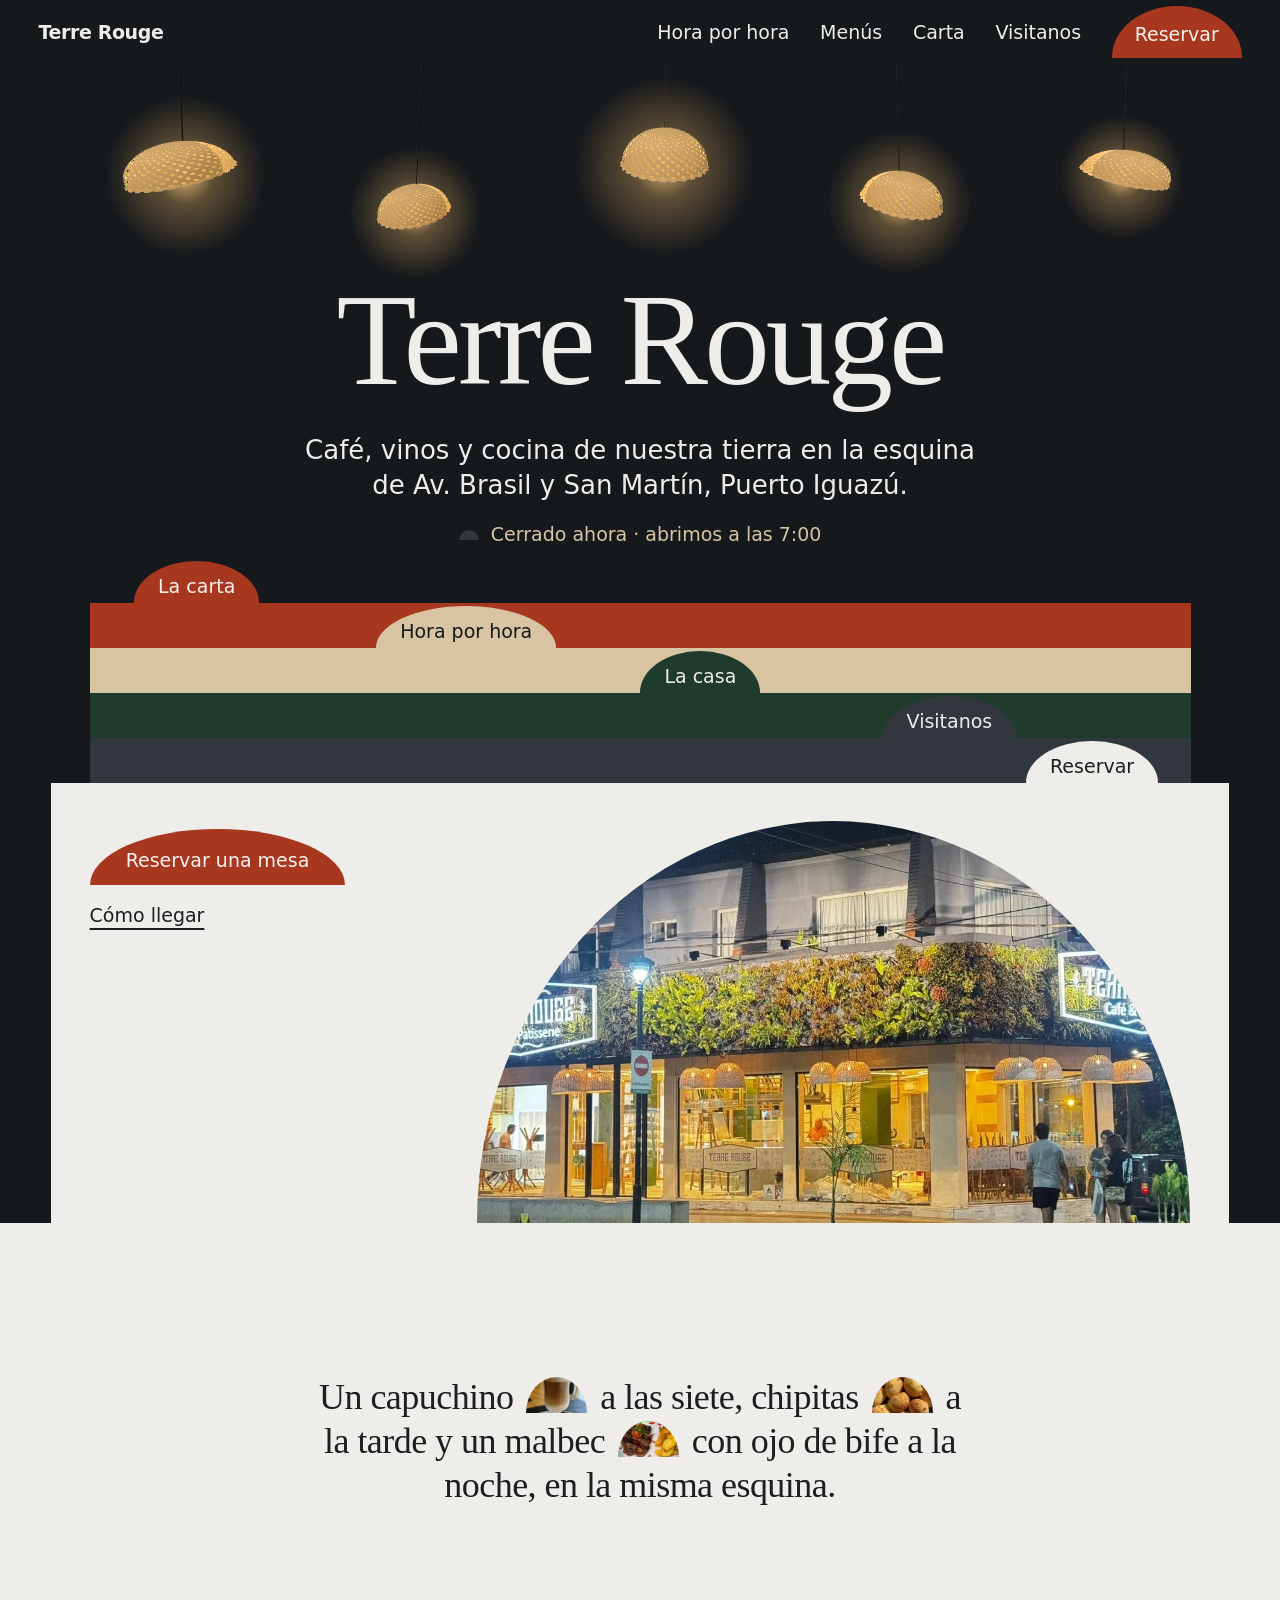
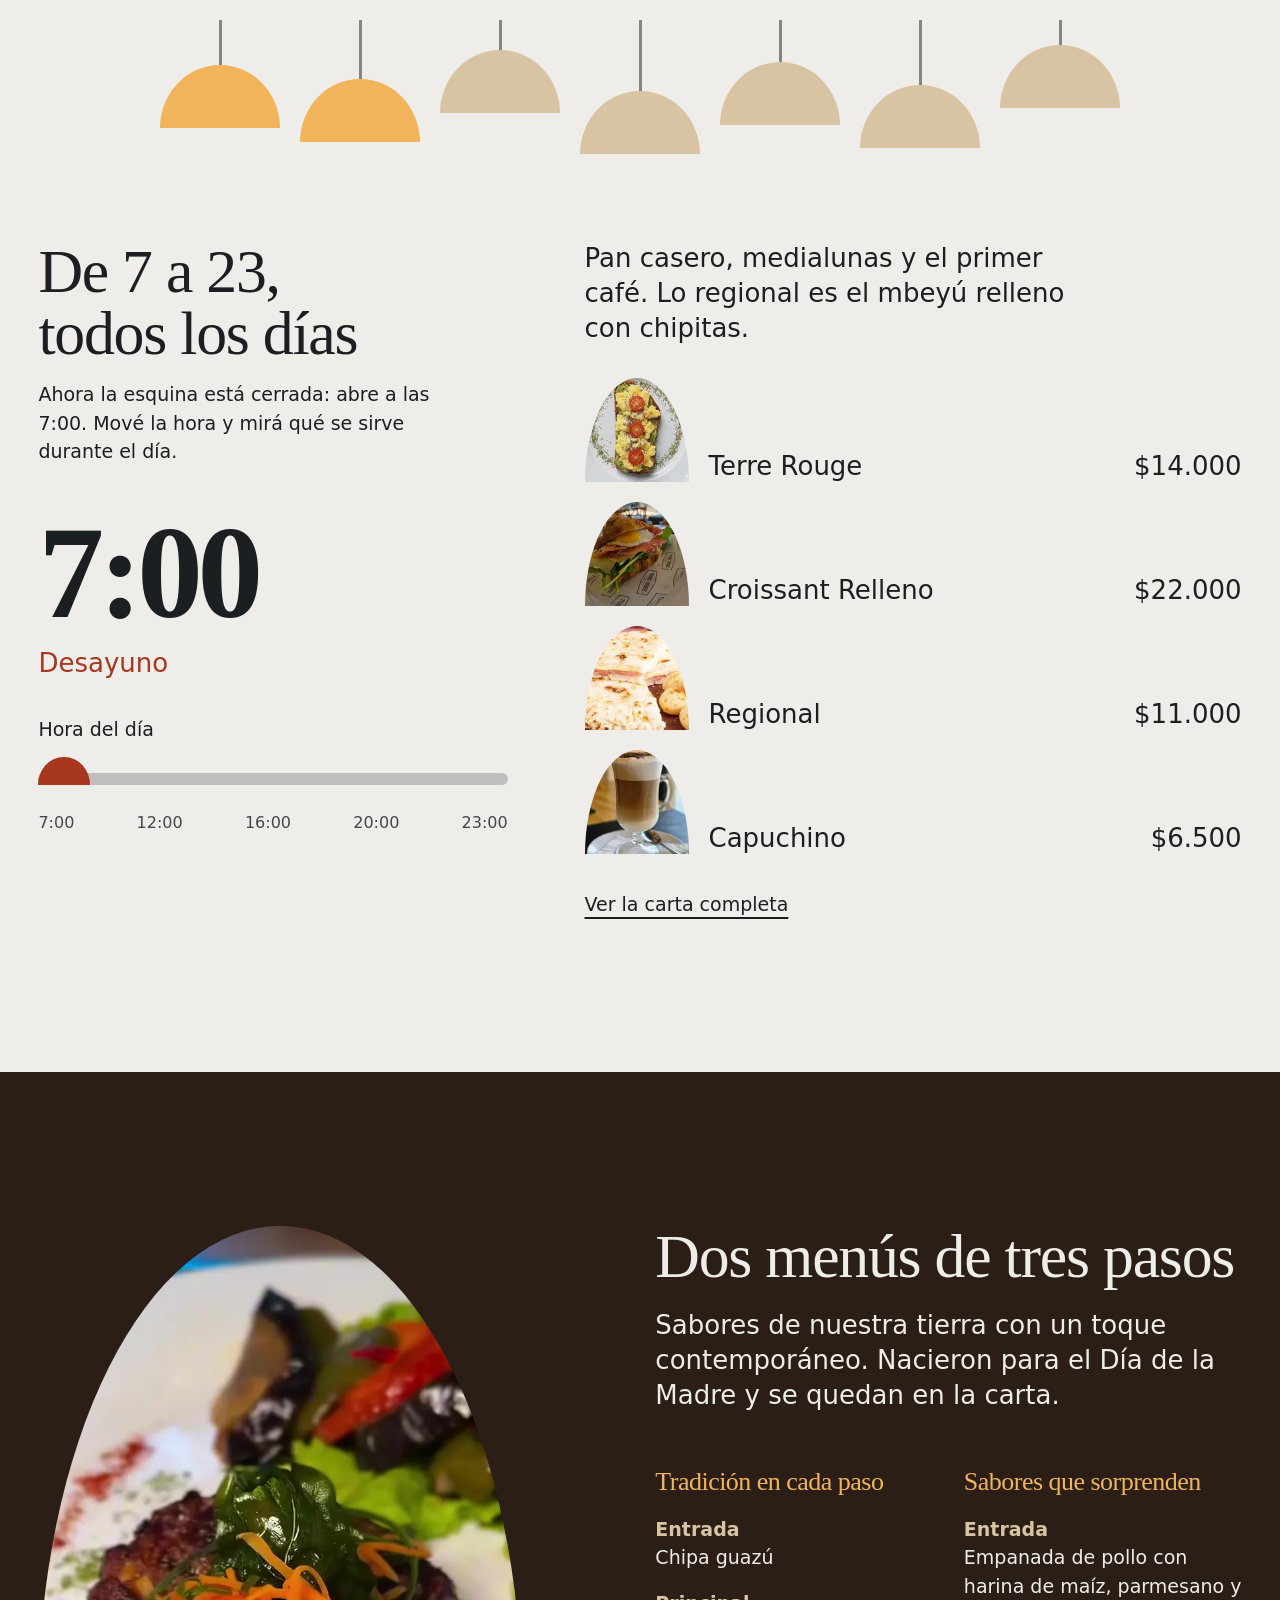
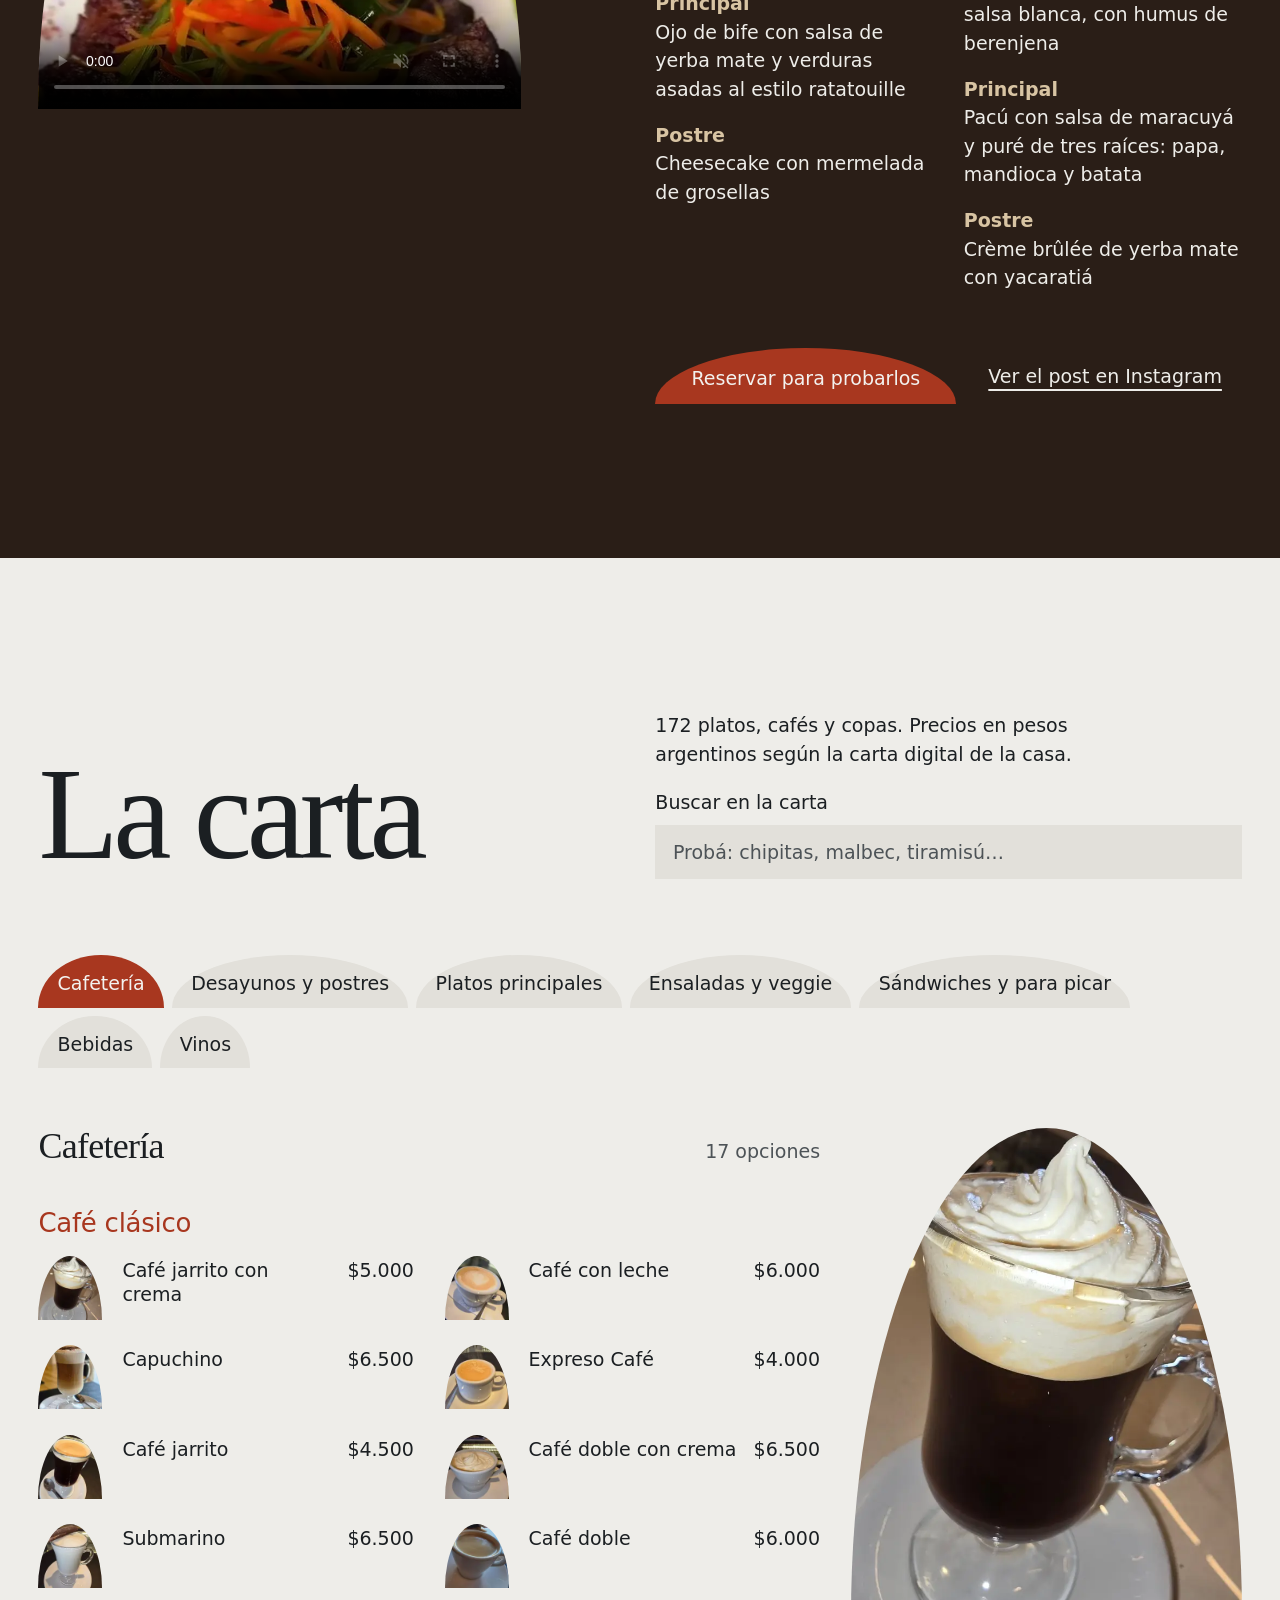
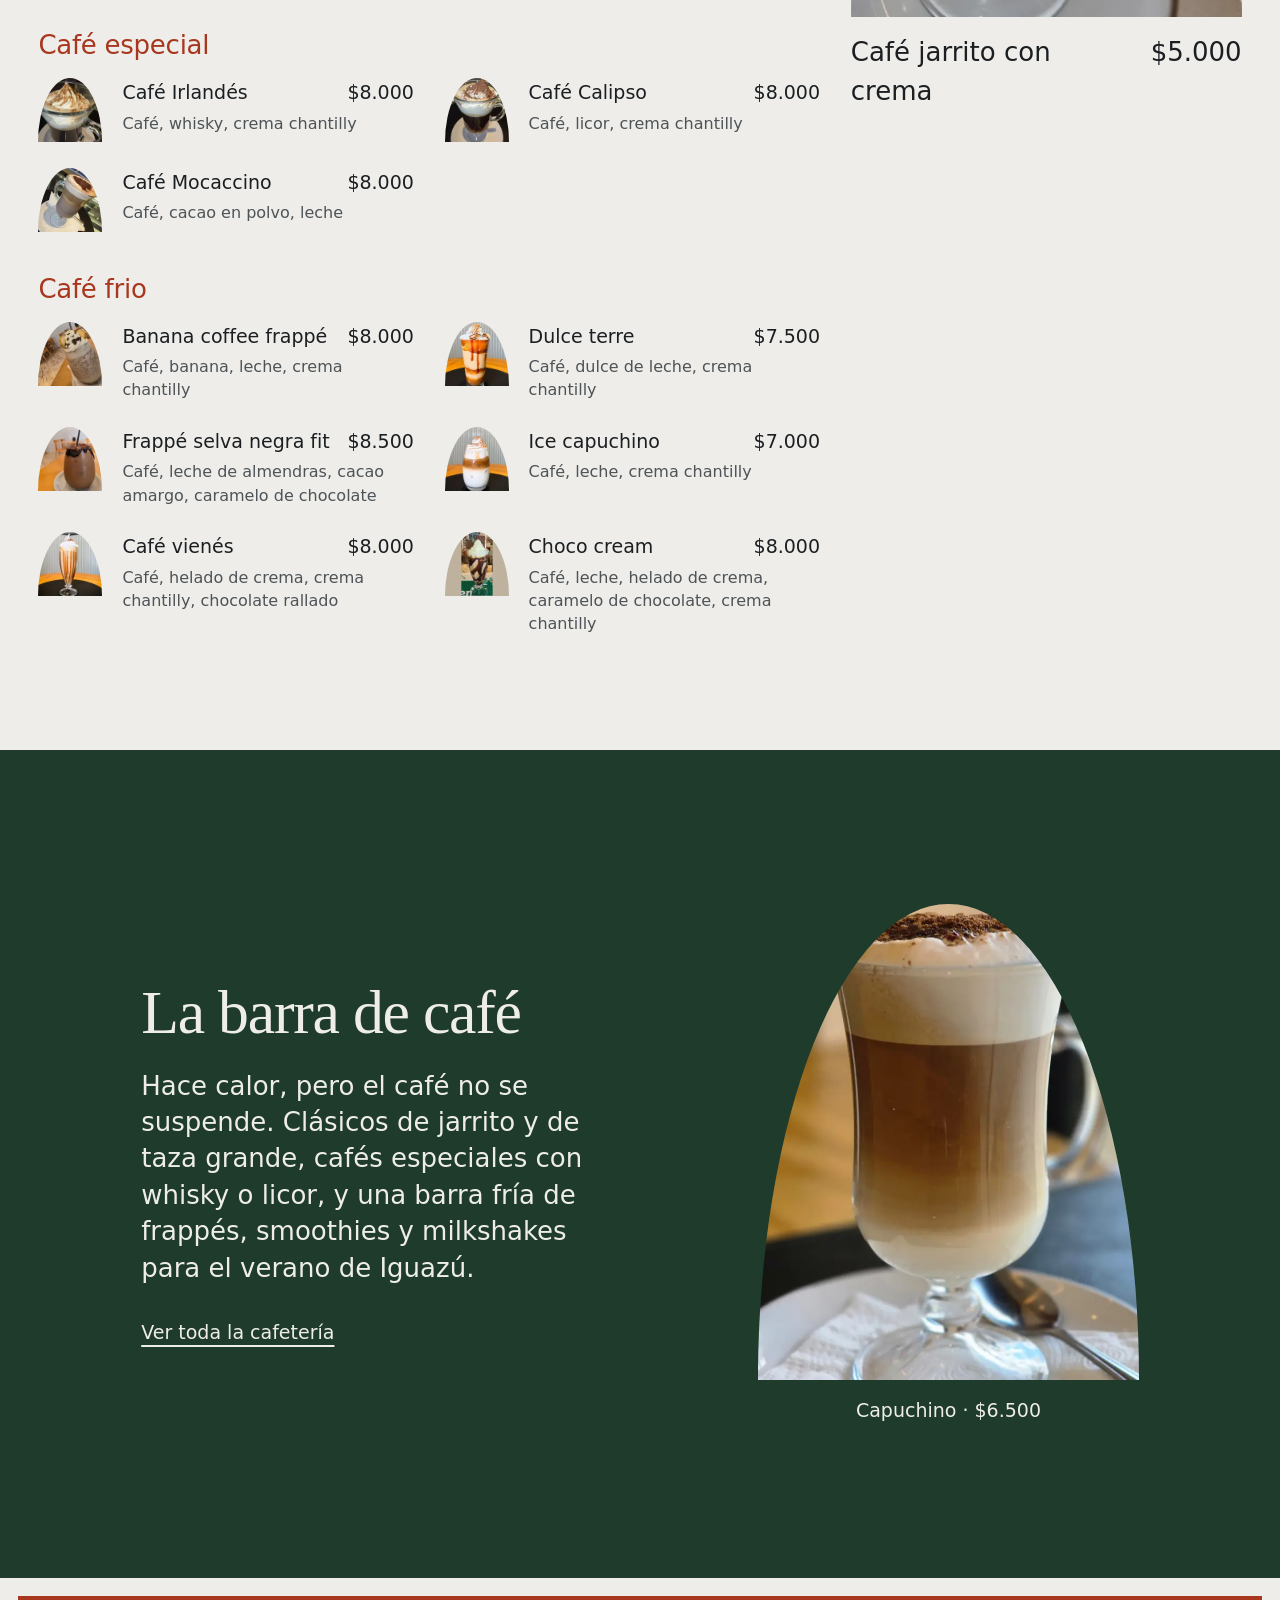
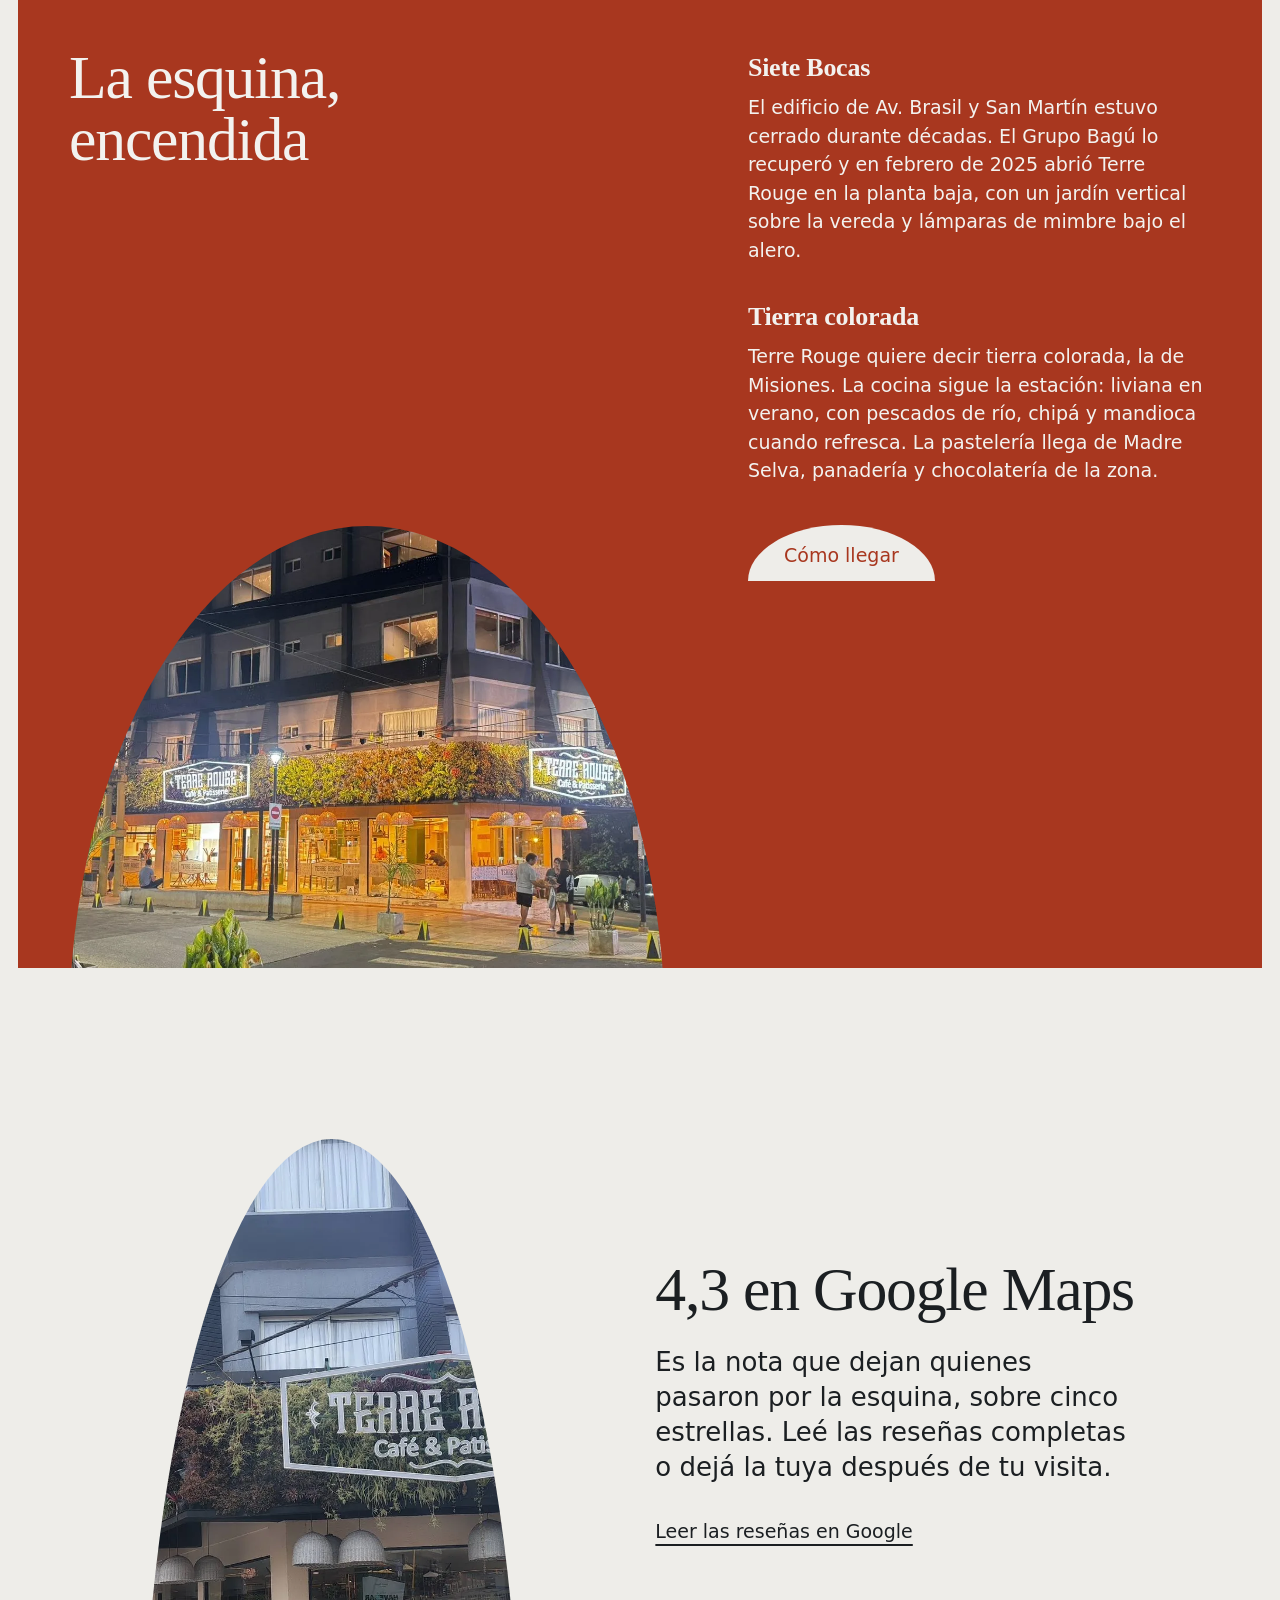
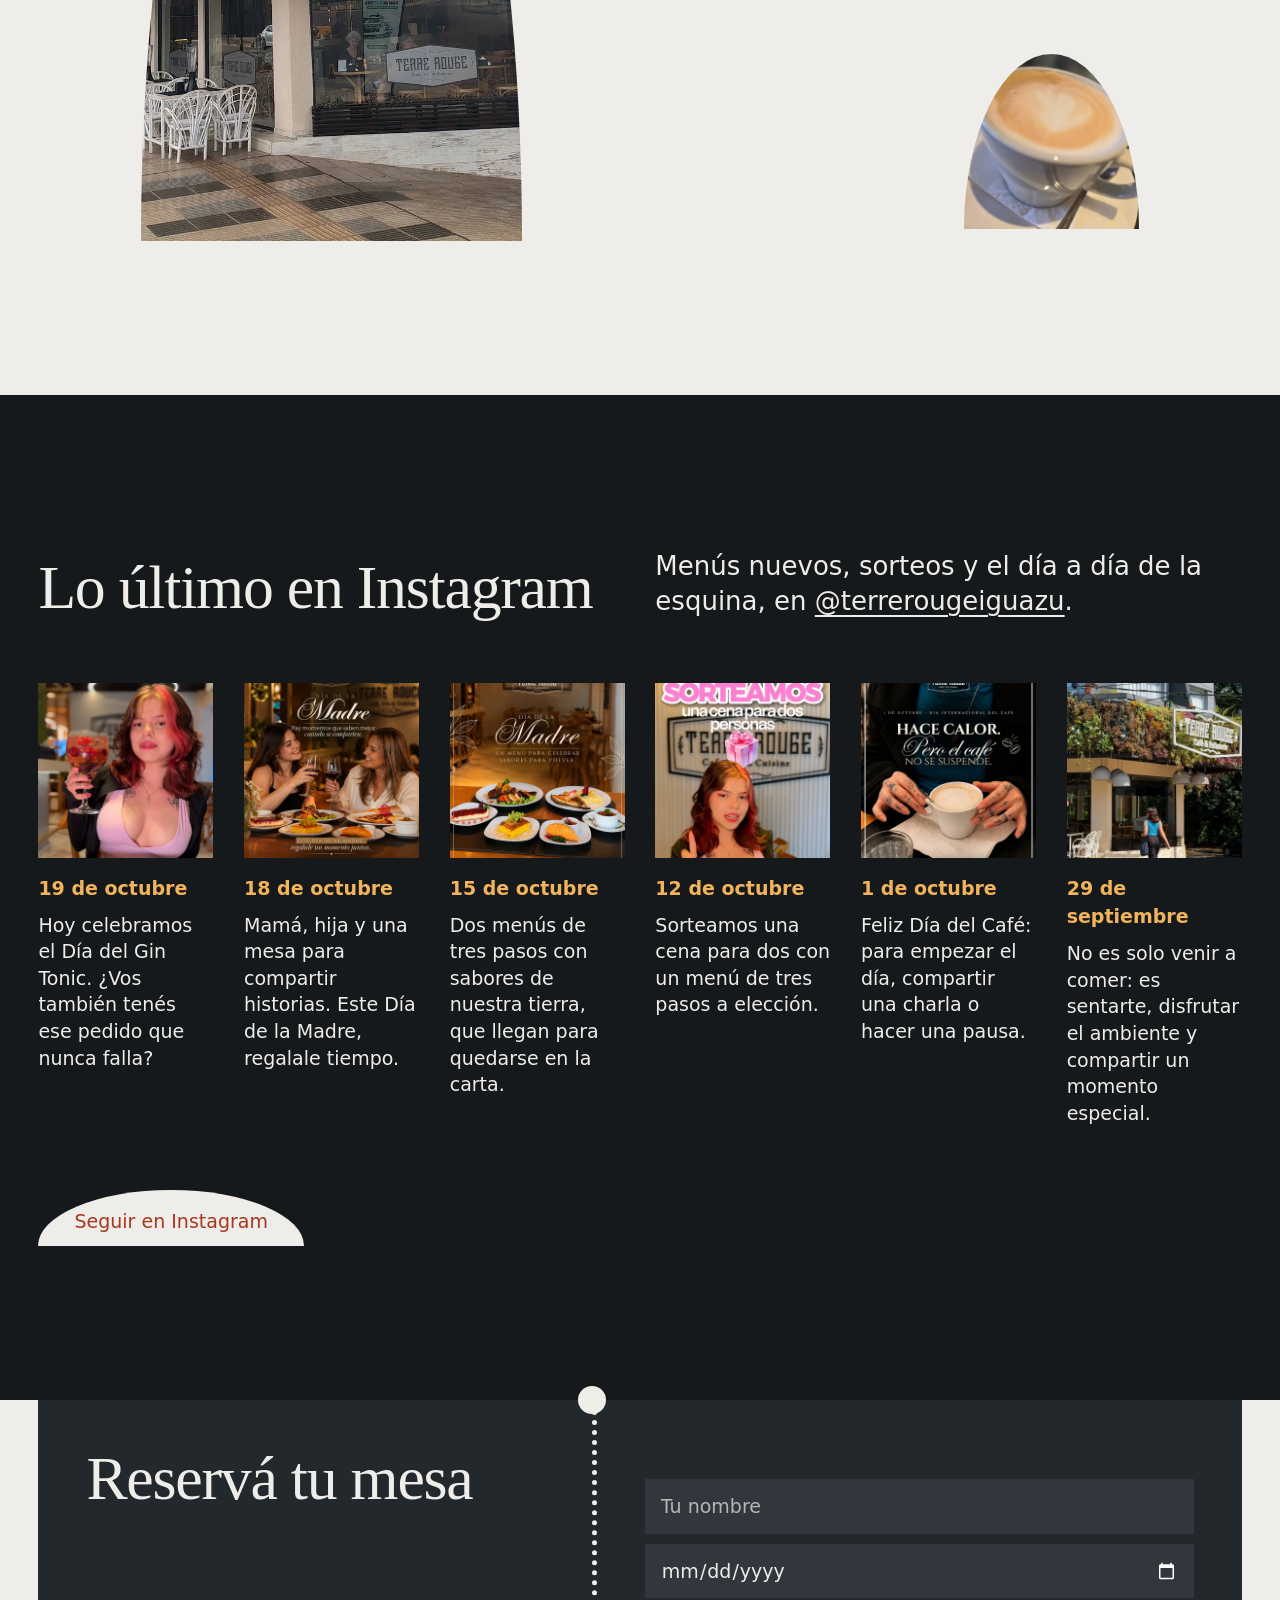
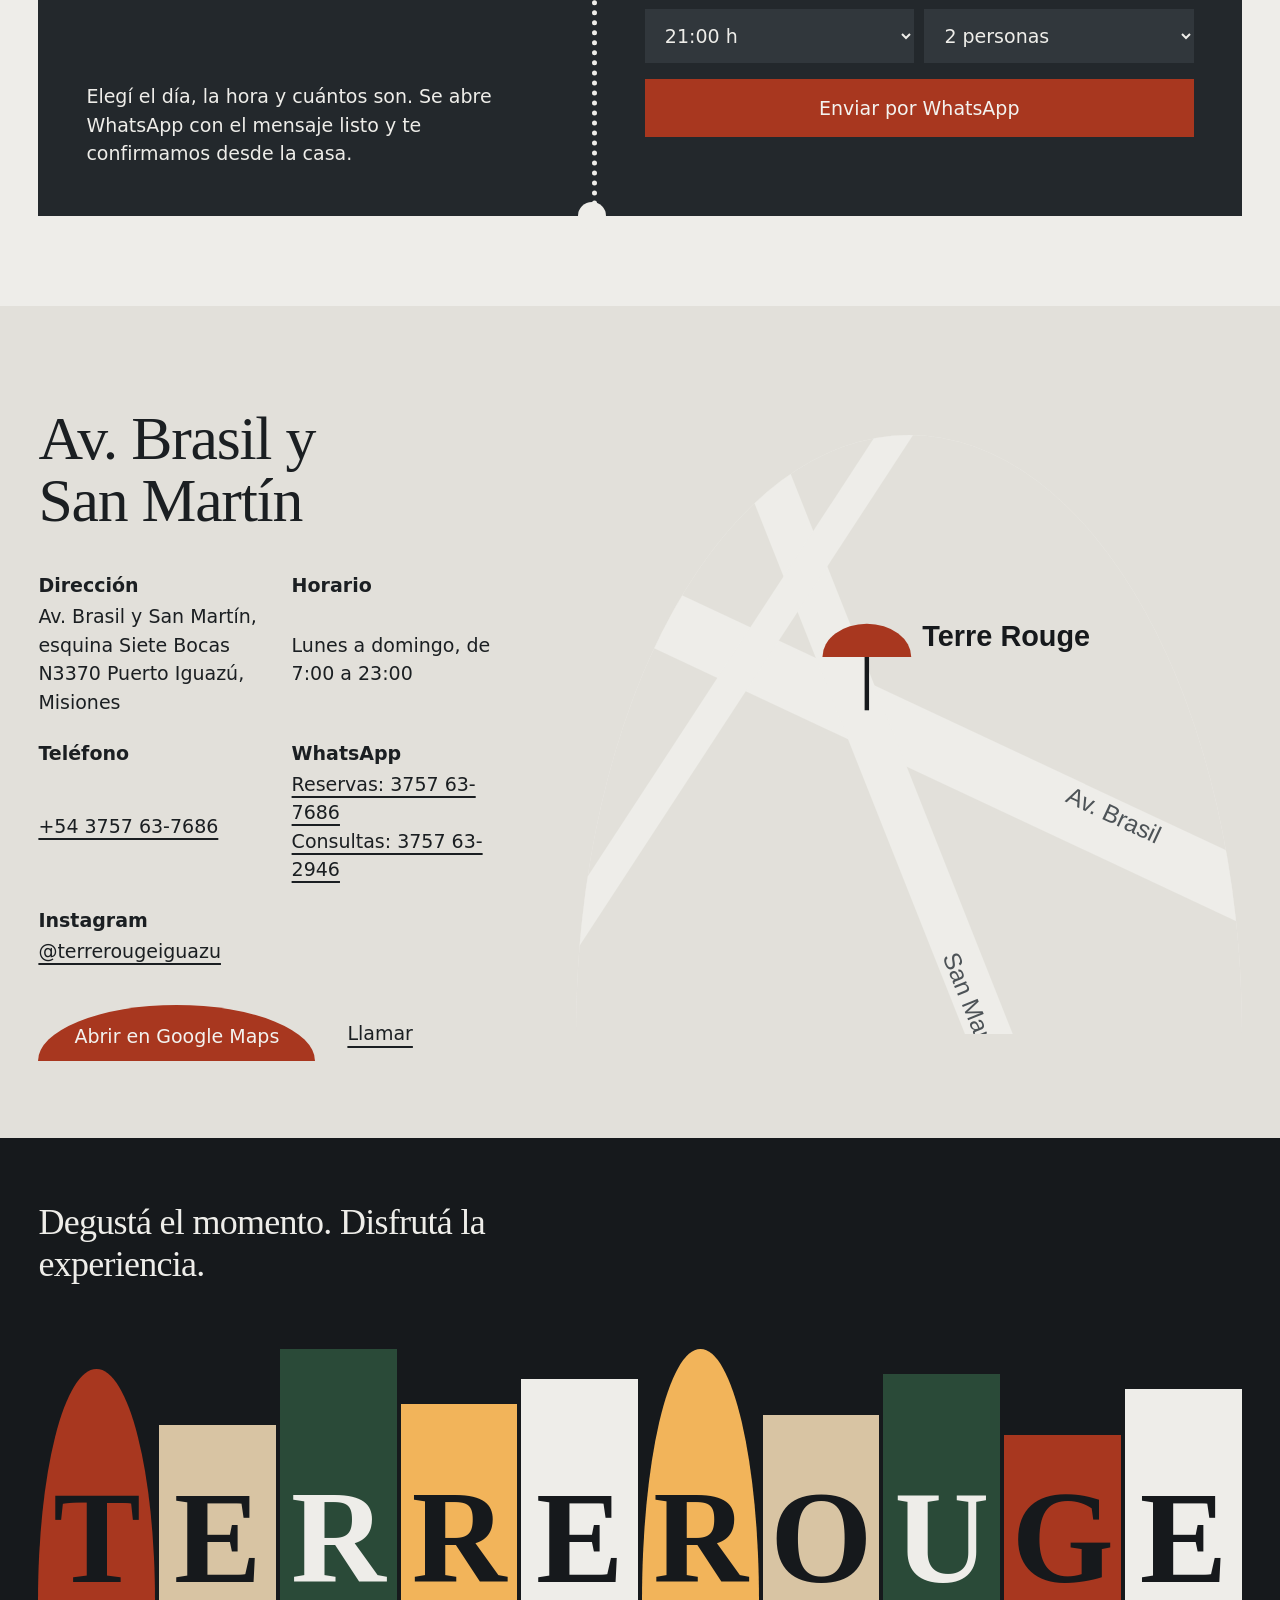
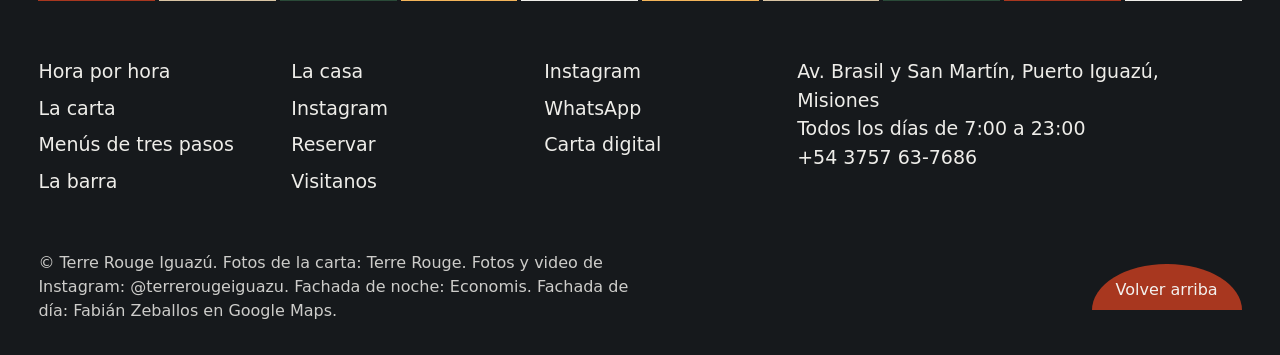
==== commit 57eadb18: "Bring the café's Instagram into the site Adds the two three-course menus from their posts with a sho" ====
--- a/index.html
+++ b/index.html
@@ -3,10 +3,10 @@
 <head>
   <meta charset="utf-8">
   <meta name="viewport" content="width=device-width, initial-scale=1, viewport-fit=cover">
-  <title>Terre Rouge Iguazú · Café, pastelería y cocina en Av. Brasil</title>
+  <title>Terre Rouge Iguazú · Café, Vin &amp; Cuisine</title>
   <meta name="description" content="Terre Rouge, café & patisserie en la esquina de Av. Brasil y San Martín, Puerto Iguazú. Desayunos, pastelería, cocina misionera y copas, todos los días de 7 a 23.">
   <meta name="theme-color" content="#16191c">
-  <meta property="og:title" content="Terre Rouge Iguazú · Café & Patisserie">
+  <meta property="og:title" content="Terre Rouge Iguazú · Café, Vin &amp; Cuisine">
   <meta property="og:description" content="Café, pastelería y cocina misionera en Av. Brasil y San Martín, Puerto Iguazú. Todos los días de 7 a 23.">
   <meta property="og:image" content="img/casa/fachada-noche.webp">
   <meta property="og:locale" content="es_AR">
@@ -14,6 +14,7 @@
   <link rel="preconnect" href="https://api.fontshare.com">
   <link rel="preconnect" href="https://cdn.fontshare.com" crossorigin>
   <link href="https://api.fontshare.com/v2/css?f[]=chillax@400,500,600&display=swap" rel="stylesheet">
+  <link href="https://api.fontshare.com/v2/css?f[]=gambetta@500&display=swap" rel="stylesheet">
   <link rel="stylesheet" href="css/styles.css">
   <link rel="preload" as="image" href="img/casa/fachada-noche.webp">
   <script type="application/ld+json">
@@ -22,7 +23,7 @@
     "@type": "CafeOrCoffeeShop",
     "name": "Terre Rouge Iguazú",
     "image": "img/casa/fachada-noche.webp",
-    "servesCuisine": ["Café", "Pastelería", "Cocina argentina"],
+    "servesCuisine": ["Café", "Vinos", "Cocina misionera"],
     "telephone": "+54 3757 63-7686",
     "address": {
       "@type": "PostalAddress",
@@ -50,8 +51,8 @@
     <a class="bar__mark" href="#top" aria-label="Terre Rouge, inicio">Terre Rouge</a>
     <nav class="bar__links" aria-label="Secciones">
       <a href="#hora">Hora por hora</a>
+      <a href="#menus">Menús</a>
       <a href="#carta">Carta</a>
-      <a href="#casa">La casa</a>
       <a href="#visitanos">Visitanos</a>
     </nav>
     <a class="bar__action" href="#reservar">Reservar</a>
@@ -76,7 +77,7 @@
 
       <div class="hero__copy">
         <h1 class="hero__title" id="hero-title">Terre Rouge</h1>
-        <p class="hero__lede">Café, pastelería y cocina misionera en la esquina de Av. Brasil y San Martín, Puerto Iguazú.</p>
+        <p class="hero__lede">Café, vinos y cocina de nuestra tierra en la esquina de Av. Brasil y San Martín, Puerto Iguazú.</p>
         <p class="hero__status" data-status><span class="dot" aria-hidden="true"></span><span data-status-text>Abierto todos los días de 7 a 23</span></p>
       </div>
 
@@ -138,6 +139,42 @@
         </div>
       </div>
       <script type="application/json" id="moments">[{"from":7,"to":12,"name":"Desayuno","desc":"Pan casero, medialunas y el primer café. Lo regional es el mbeyú relleno con chipitas.","items":[{"name":"Terre Rouge","price":"$14.000","img":"img/menu/terre-rouge.webp"},{"name":"Croissant Relleno","price":"$22.000","img":"img/menu/croissant-relleno.webp"},{"name":"Regional","price":"$11.000","img":"img/menu/regional.webp"},{"name":"Capuchino","price":"$6.500","img":"img/menu/capuchino.webp"}]},{"from":12,"to":16,"name":"Almuerzo","desc":"Pescado de río, risotto y ensaladas para el mediodía caliente de Iguazú.","items":[{"name":"Pacú con crema cítrica","price":"$31.000","img":"img/menu/pacu-con-crema-citrica.webp"},{"name":"Risotto de Hongos","price":"$19.000","img":"img/menu/risotto-de-hongos.webp"},{"name":"Caesar","price":"$22.000","img":"img/menu/caesar.webp"},{"name":"Jugos naturales","price":"$8.000","img":"img/menu/jugos-naturales.webp"}]},{"from":16,"to":20,"name":"Merienda","desc":"Tortas de la vitrina, chipitas recién salidas y cafés fríos o calientes.","items":[{"name":"Red Velvet","price":"$9.500","img":"img/menu/red-velvet.webp"},{"name":"Porción de chipitas","price":"$9.000","img":"img/menu/porcion-de-chipitas.webp"},{"name":"Café vienés","price":"$8.000","img":"img/menu/cafe-vienes.webp"},{"name":"Media luna con jamón y queso","price":"$5.000","img":"img/menu/media-luna-con-jamon-y-queso.webp"}]},{"from":20,"to":23.5,"name":"Cena y copas","desc":"Carnes a la chapa, vinos argentinos y cócteles bajo las lámparas encendidas.","items":[{"name":"Ojo de bife con reducción de Malbec","price":"$39.000","img":"img/menu/ojo-de-bife-con-reduccion-de-malbec.webp"},{"name":"Churrasquito a la chapa","price":"$61.000","img":"img/menu/churrasquito-a-la-chapa.webp"},{"name":"Áperol Spitz","price":"$9.000","img":"img/menu/aperol-spitz.webp"},{"name":"Luca Malbec","price":"$42.300","img":"img/menu/luca-malbec.webp"}]}]</script>
+    </section>
+
+    <!-- ============ MENÚS DE TRES PASOS: from the house's Instagram ============ -->
+    <section class="menus" id="menus" aria-labelledby="menus-title" data-ink="light">
+      <figure class="menus__film" data-reveal-pic>
+        <video class="menus__video" muted loop playsinline preload="none" poster="media/menus-loop-poster.webp" data-film
+          aria-label="Los platos de los menús: ojo de bife con salsa de yerba mate, cheesecake con grosellas, pacú con maracuyá y crème brûlée de yerba mate.">
+          <source src="media/menus-loop.mp4" type="video/mp4">
+        </video>
+      </figure>
+      <div class="menus__text">
+        <h2 id="menus-title" data-reveal>Dos menús de tres pasos</h2>
+        <p class="menus__lead" data-reveal>Sabores de nuestra tierra con un toque contemporáneo. Nacieron para el Día de la Madre y se quedan en la carta.</p>
+        <div class="menus__pair">
+          <div class="menu" data-reveal>
+            <h3>Tradición en cada paso</h3>
+            <dl>
+              <div><dt>Entrada</dt><dd>Chipa guazú</dd></div>
+              <div><dt>Principal</dt><dd>Ojo de bife con salsa de yerba mate y verduras asadas al estilo ratatouille</dd></div>
+              <div><dt>Postre</dt><dd>Cheesecake con mermelada de grosellas</dd></div>
+            </dl>
+          </div>
+          <div class="menu" data-reveal>
+            <h3>Sabores que sorprenden</h3>
+            <dl>
+              <div><dt>Entrada</dt><dd>Empanada de pollo con harina de maíz, parmesano y salsa blanca, con humus de berenjena</dd></div>
+              <div><dt>Principal</dt><dd>Pacú con salsa de maracuyá y puré de tres raíces: papa, mandioca y batata</dd></div>
+              <div><dt>Postre</dt><dd>Crème brûlée de yerba mate con yacaratiá</dd></div>
+            </dl>
+          </div>
+        </div>
+        <div class="menus__actions" data-reveal>
+          <a class="btn" href="#reservar">Reservar para probarlos</a>
+          <a class="link" href="https://www.instagram.com/p/DegzUzZEaWD/" target="_blank" rel="noopener">Ver el post en Instagram</a>
+        </div>
+      </div>
     </section>
 
     <!-- ============ LA CARTA: two-column menu, photo bullets, index with preview ============ -->
@@ -439,7 +476,7 @@
     <section class="barra" id="barra" aria-labelledby="barra-title" data-ink="light">
       <div class="barra__text">
         <h2 id="barra-title" data-reveal>La barra de café</h2>
-        <p data-reveal>Clásicos de jarrito y de taza grande, cafés especiales con whisky o licor, y una barra fría de frappés, smoothies y milkshakes que en verano de Iguazú se vuelve la carta principal.</p>
+        <p data-reveal>Hace calor, pero el café no se suspende. Clásicos de jarrito y de taza grande, cafés especiales con whisky o licor, y una barra fría de frappés, smoothies y milkshakes para el verano de Iguazú.</p>
         <a class="link" href="#carta" data-open-cat="cafeteria" data-reveal>Ver toda la cafetería</a>
       </div>
       <figure class="slides" data-slides>
@@ -490,6 +527,23 @@
       <figure class="opina__small" data-reveal-pic>
         <img src="img/menu/cafe-con-leche-lg.webp" width="720" height="900" alt="Un café con leche servido en una mesa de Terre Rouge." loading="lazy">
       </figure>
+    </section>
+
+    <!-- ============ INSTAGRAM: the latest posts of the house ============ -->
+    <section class="ig" id="instagram" aria-labelledby="ig-title" data-ink="light">
+      <div class="ig__head">
+        <h2 id="ig-title" data-reveal>Lo último en Instagram</h2>
+        <p data-reveal>Menús nuevos, sorteos y el día a día de la esquina, en <a href="https://instagram.com/terrerougeiguazu" target="_blank" rel="noopener">@terrerougeiguazu</a>.</p>
+      </div>
+      <ul class="ig__row" data-ig-row>
+        <li class="post" data-reveal><a href="https://www.instagram.com/p/DeregFex7B2/" target="_blank" rel="noopener"><span class="post__pic"><img src="img/ig/gin-tonic.webp" width="720" height="720" alt="Una clienta levanta una copa de gin tonic de frutos rojos en el salón." loading="lazy" decoding="async"></span><span class="post__date">19 de octubre</span><span class="post__text">Hoy celebramos el Día del Gin Tonic. ¿Vos también tenés ese pedido que nunca falla?</span></a></li>
+        <li class="post" data-reveal><a href="https://www.instagram.com/p/Deovw-jx9xN/" target="_blank" rel="noopener"><span class="post__pic"><img src="img/ig/dia-de-la-madre.webp" width="720" height="720" alt="Madre e hija brindan con vino tinto frente a una mesa servida." loading="lazy" decoding="async"></span><span class="post__date">18 de octubre</span><span class="post__text">Mamá, hija y una mesa para compartir historias. Este Día de la Madre, regalale tiempo.</span></a></li>
+        <li class="post" data-reveal><a href="https://www.instagram.com/p/DegzUzZEaWD/" target="_blank" rel="noopener"><span class="post__pic"><img src="img/ig/menus-de-tres-pasos.webp" width="720" height="720" alt="La mesa con los platos de los dos menús de tres pasos." loading="lazy" decoding="async"></span><span class="post__date">15 de octubre</span><span class="post__text">Dos menús de tres pasos con sabores de nuestra tierra, que llegan para quedarse en la carta.</span></a></li>
+        <li class="post" data-reveal><a href="https://www.instagram.com/p/DeaEYf_hA1e/" target="_blank" rel="noopener"><span class="post__pic"><img src="img/ig/sorteo.webp" width="720" height="720" alt="Anuncio del sorteo de una cena para dos, frente al cartel de Terre Rouge." loading="lazy" decoding="async"></span><span class="post__date">12 de octubre</span><span class="post__text">Sorteamos una cena para dos con un menú de tres pasos a elección.</span></a></li>
+        <li class="post" data-reveal><a href="https://www.instagram.com/p/Dd8wKzgkTnx/" target="_blank" rel="noopener"><span class="post__pic"><img src="img/ig/dia-del-cafe.webp" width="720" height="720" alt="Manos alrededor de una taza de café con leche: «Hace calor. Pero el café no se suspende»." loading="lazy" decoding="async"></span><span class="post__date">1 de octubre</span><span class="post__text">Feliz Día del Café: para empezar el día, compartir una charla o hacer una pausa.</span></a></li>
+        <li class="post" data-reveal><a href="https://www.instagram.com/p/Dd4mhrapDmS/" target="_blank" rel="noopener"><span class="post__pic"><img src="img/ig/experiencia.webp" width="720" height="720" alt="La fachada de día, con el jardín vertical y una persona pasando por la vereda." loading="lazy" decoding="async"></span><span class="post__date">29 de septiembre</span><span class="post__text">No es solo venir a comer: es sentarte, disfrutar el ambiente y compartir un momento especial.</span></a></li>
+      </ul>
+      <a class="btn btn--light ig__follow" href="https://instagram.com/terrerougeiguazu" target="_blank" rel="noopener">Seguir en Instagram</a>
     </section>
 
     <!-- ============ RESERVAR: clip-out coupon ============ -->
@@ -592,6 +646,7 @@
 
   <!-- ============ FOOTER: the mark, built large ============ -->
   <footer class="pie" data-ink="light">
+    <p class="pie__lema">Degustá el momento. Disfrutá la experiencia.</p>
     <p class="mark" aria-label="Terre Rouge">
       <span class="mark__row"><span style="--h:.92">T</span><span style="--h:.7">E</span><span style="--h:1">R</span><span style="--h:.78">R</span><span style="--h:.88">E</span></span>
       <span class="mark__row"><span style="--h:1">R</span><span style="--h:.74">O</span><span style="--h:.9">U</span><span style="--h:.66">G</span><span style="--h:.84">E</span></span>
@@ -600,10 +655,12 @@
       <ul>
         <li><a href="#hora">Hora por hora</a></li>
         <li><a href="#carta">La carta</a></li>
+        <li><a href="#menus">Menús de tres pasos</a></li>
         <li><a href="#barra">La barra</a></li>
       </ul>
       <ul>
         <li><a href="#casa">La casa</a></li>
+        <li><a href="#instagram">Instagram</a></li>
         <li><a href="#reservar">Reservar</a></li>
         <li><a href="#visitanos">Visitanos</a></li>
       </ul>
@@ -619,7 +676,7 @@
       </address>
     </div>
     <div class="pie__last">
-      <p>© Terre Rouge Iguazú. Fotos de la carta: Terre Rouge. Fachada de noche: Economis. Fachada de día: Fabián Zeballos en Google Maps.</p>
+      <p>© Terre Rouge Iguazú. Fotos de la carta: Terre Rouge. Fotos y video de Instagram: @terrerougeiguazu. Fachada de noche: Economis. Fachada de día: Fabián Zeballos en Google Maps.</p>
       <a class="btn btn--small" href="#top">Volver arriba</a>
     </div>
   </footer>
--- a/css/styles.css
+++ b/css/styles.css
@@ -19,6 +19,8 @@
   --selva-2: #2a4a38;
   --rattan: #d8c4a3;     /* the lamp shades */
   --amber: #f2b45a;      /* the lamps lit */
+  --espresso: #2a1e17;   /* the warm dark of the house's Instagram */
+  --espresso-2: #3a2a20;
 
   --bg: var(--stone);
   --surface: var(--stone-2);
@@ -26,6 +28,7 @@
   --accent-ink: var(--red-ink);
 
   --font: "Chillax", ui-rounded, "Avenir Next", system-ui, sans-serif;
+  --font-display: "Gambetta", "Iowan Old Style", Georgia, serif; /* the serif of the house's posts */
 
   --step-small: 1rem;
   --step-body: clamp(1.0625rem, 1rem + 0.25vw, 1.1875rem);
@@ -65,6 +68,7 @@
 button { background: none; border: 0; padding: 0; cursor: pointer; }
 a { color: inherit; }
 h1, h2, h3, h4 { font-weight: 600; letter-spacing: -0.03em; line-height: 1; text-wrap: balance; }
+h1, h2, h3, .statement, .hora__clock, .mark, .pie__lema { font-family: var(--font-display); font-weight: 500; letter-spacing: -0.02em; }
 ::selection { background: var(--red); color: var(--red-ink); }
 :focus-visible { outline: 3px solid var(--amber); outline-offset: 3px; }
 .vh { position: absolute !important; width: 1px; height: 1px; margin: -1px; overflow: hidden; clip: rect(0 0 0 0); white-space: nowrap; }
@@ -113,7 +117,7 @@
 .hero__fallback { position: absolute; inset: 0; width: 100%; height: 100%; }
 .has-webgl .hero__fallback { display: none; }
 .hero__copy { position: relative; z-index: 1; padding: var(--lamp-zone) var(--margin) 0; text-align: center; }
-.hero__title { font-size: var(--step-display); line-height: 0.92; letter-spacing: -0.04em; }
+.hero__title { font-size: var(--step-display); line-height: 0.92; letter-spacing: -0.03em; }
 .hero__title .w { display: inline-block; overflow: hidden; vertical-align: top; padding-bottom: 0.2em; margin-bottom: -0.2em; }
 .hero__title .w > span { display: inline-block; }
 .hero__lede { max-width: 42ch; margin: 2rem auto 0; font-size: var(--step-lead); line-height: 1.35; }
@@ -177,7 +181,7 @@
 }
 .hora.is-night { color: var(--stone); }
 .hora__inner { max-width: 84rem; margin: 0 auto; }
-.statement { max-width: 30ch; margin: 0 auto; text-align: center; font-size: var(--step-statement); font-weight: 500; line-height: 1.22; letter-spacing: -0.015em; }
+.statement { max-width: 36ch; margin: 0 auto; text-align: center; font-size: var(--step-statement); font-weight: 500; line-height: 1.22; letter-spacing: -0.015em; }
 .thumb { display: inline-block; width: 1.7em; height: 1em; margin: 0 0.12em; vertical-align: -0.1em; overflow: hidden; border-radius: var(--dome); background: var(--surface); }
 .thumb img { width: 100%; height: 100%; object-fit: cover; }
 @media (max-width: 599px) { .statement { text-align: left; } }
@@ -444,3 +448,50 @@
   .slides__img { transition: opacity 400ms ease; transform: none; }
   .front__pic img { transform: none; transition: none; }
 }
+
+/* ---------- menús de tres pasos ---------- */
+.menus { background: var(--espresso); color: var(--stone); padding: var(--section) var(--margin); display: grid; gap: clamp(3rem, 6vw, 5rem); }
+.menus__film { width: min(100%, 36rem); justify-self: center; aspect-ratio: 1; overflow: hidden; border-radius: var(--dome); background: var(--espresso-2); }
+.menus__video { width: 100%; height: 100%; object-fit: cover; }
+.menus h2 { font-size: var(--step-head); }
+.menus__lead { margin-top: 1.25rem; max-width: 36ch; font-size: var(--step-lead); line-height: 1.35; }
+.menus__pair { display: grid; gap: 2.5rem var(--gutter); margin-top: clamp(2.5rem, 5vw, 3.5rem); }
+.menu h3 { font-size: var(--step-lead); color: var(--amber); }
+.menu dl { display: grid; gap: 1.1rem; margin-top: 1.25rem; }
+.menu dt { font-weight: 600; color: var(--rattan); }
+.menu dd { max-width: 34ch; }
+.menus__actions { display: flex; flex-wrap: wrap; align-items: center; gap: 1rem 2rem; margin-top: clamp(2.5rem, 5vw, 3.5rem); }
+@media (min-width: 700px) { .menus__pair { grid-template-columns: 1fr 1fr; } }
+@media (min-width: 1000px) {
+  .menus { grid-template-columns: repeat(12, 1fr); column-gap: var(--gutter); align-items: start; }
+  .menus__film { grid-column: 1 / 6; position: sticky; top: calc(var(--bar-h) + 2rem); width: 100%; }
+  .menus__text { grid-column: 7 / 13; }
+}
+
+/* ---------- instagram ---------- */
+.ig { background: var(--slate); color: var(--stone); padding: var(--section) var(--margin); }
+.ig__head { display: grid; gap: 1.25rem var(--gutter); align-items: end; }
+.ig__head h2 { font-size: var(--step-head); }
+.ig__head p { max-width: 38ch; font-size: var(--step-lead); line-height: 1.35; }
+.ig__head a { text-decoration-thickness: 2px; text-underline-offset: 0.2em; }
+@media (min-width: 900px) { .ig__head { grid-template-columns: 1fr 1fr; } }
+.ig__row {
+  display: grid; grid-auto-flow: column; grid-auto-columns: min(72vw, 20rem); gap: var(--gutter);
+  margin: clamp(2.5rem, 5vw, 4rem) calc(-1 * var(--margin)) 0; padding: 0 var(--margin) 0.5rem;
+  overflow-x: auto; scroll-snap-type: x mandatory; scroll-padding: 0 var(--margin); scrollbar-width: none;
+}
+.ig__row::-webkit-scrollbar { display: none; }
+@media (min-width: 600px) { .ig__row { grid-auto-flow: row; grid-template-columns: repeat(3, 1fr); grid-auto-columns: auto; overflow: visible; margin-inline: 0; padding-inline: 0; } }
+@media (min-width: 1100px) { .ig__row { grid-template-columns: repeat(6, 1fr); } }
+.post { scroll-snap-align: start; }
+.post a { display: grid; gap: 0.6rem; text-decoration: none; }
+.post__pic { display: block; aspect-ratio: 1; overflow: hidden; background: var(--slate-2); }
+.post__pic img { width: 100%; height: 100%; object-fit: cover; transition: transform 700ms var(--ease-out), opacity var(--t-hover) ease; }
+.post a:hover .post__pic img, .post a:focus-visible .post__pic img { transform: scale(1.06); }
+.post a:active .post__pic img { opacity: 0.8; }
+.post__date { margin-top: 0.4rem; font-weight: 600; color: var(--amber); }
+.post__text { line-height: 1.4; }
+.ig__follow { margin-top: clamp(2.5rem, 5vw, 3.5rem); }
+
+/* ---------- the house motto ---------- */
+.pie__lema { font-size: var(--step-statement); line-height: 1.15; max-width: 26ch; margin-bottom: clamp(2.5rem, 5vw, 4rem); }
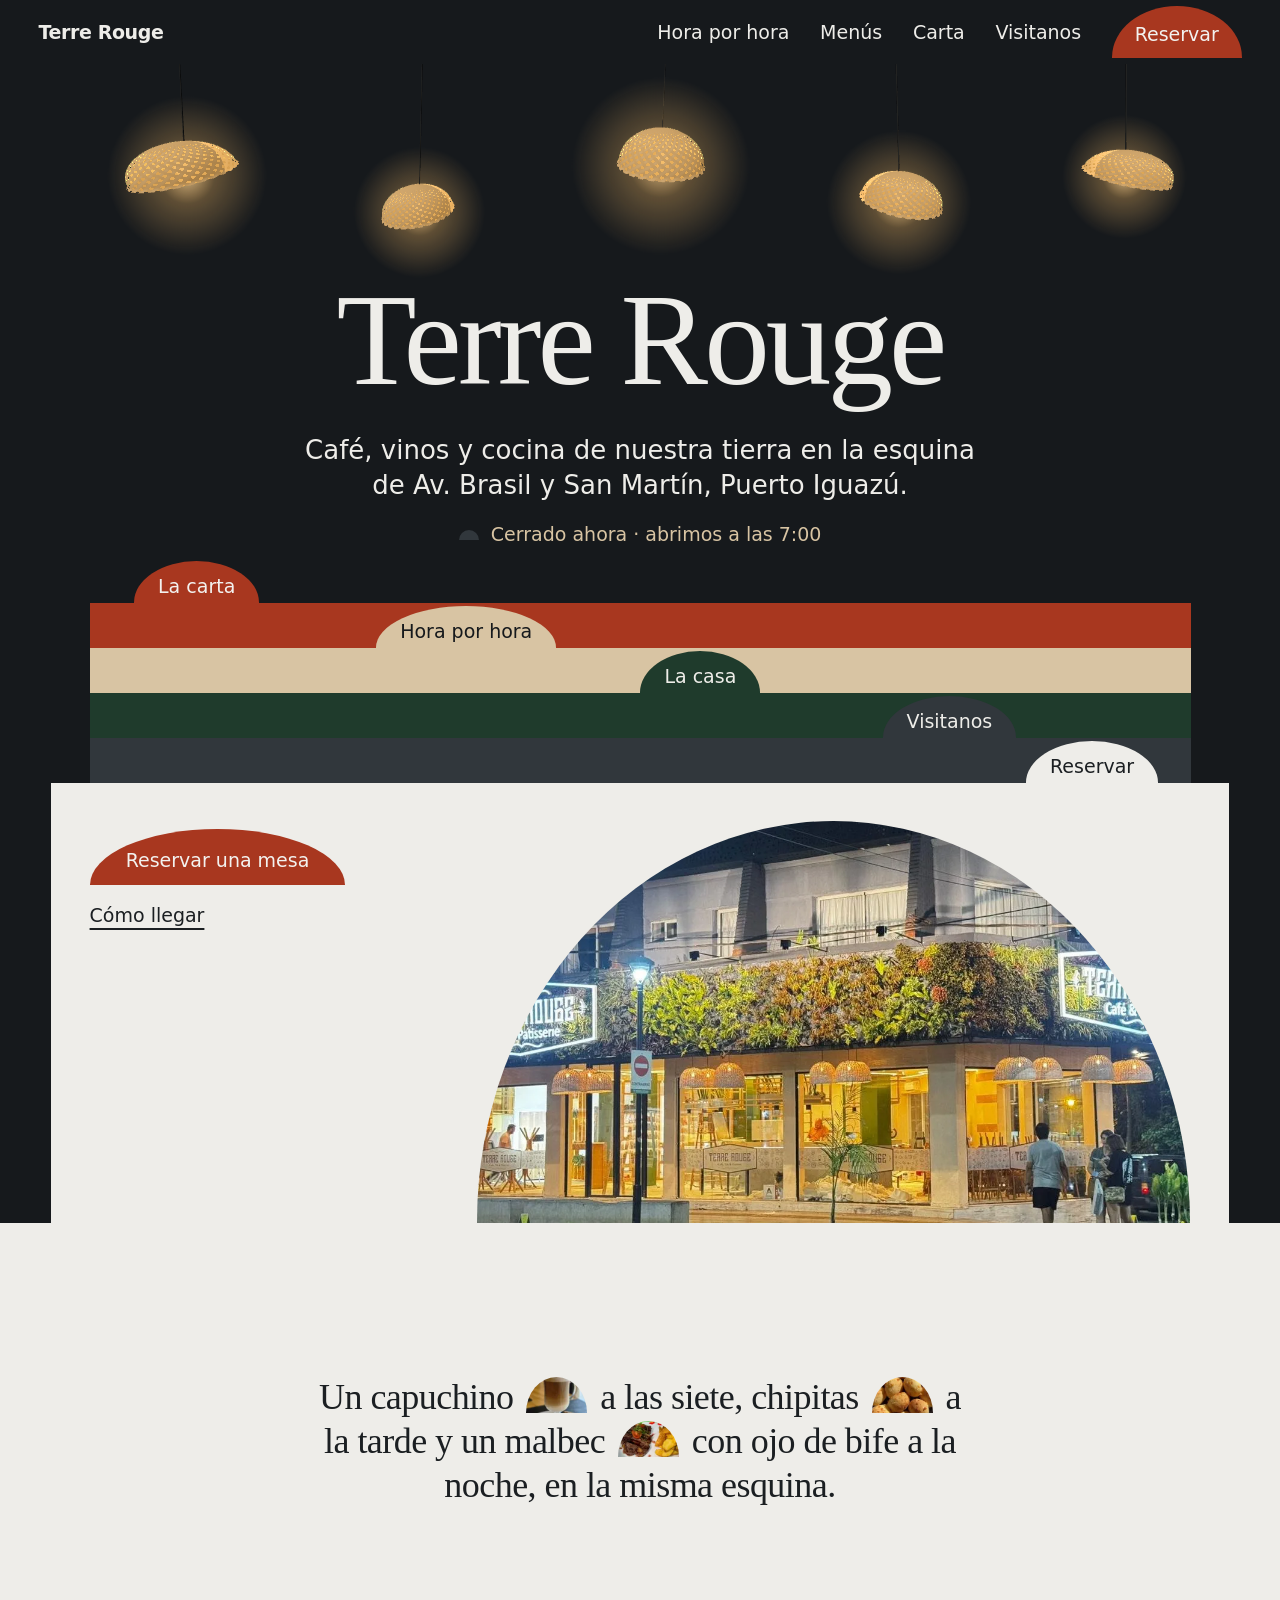
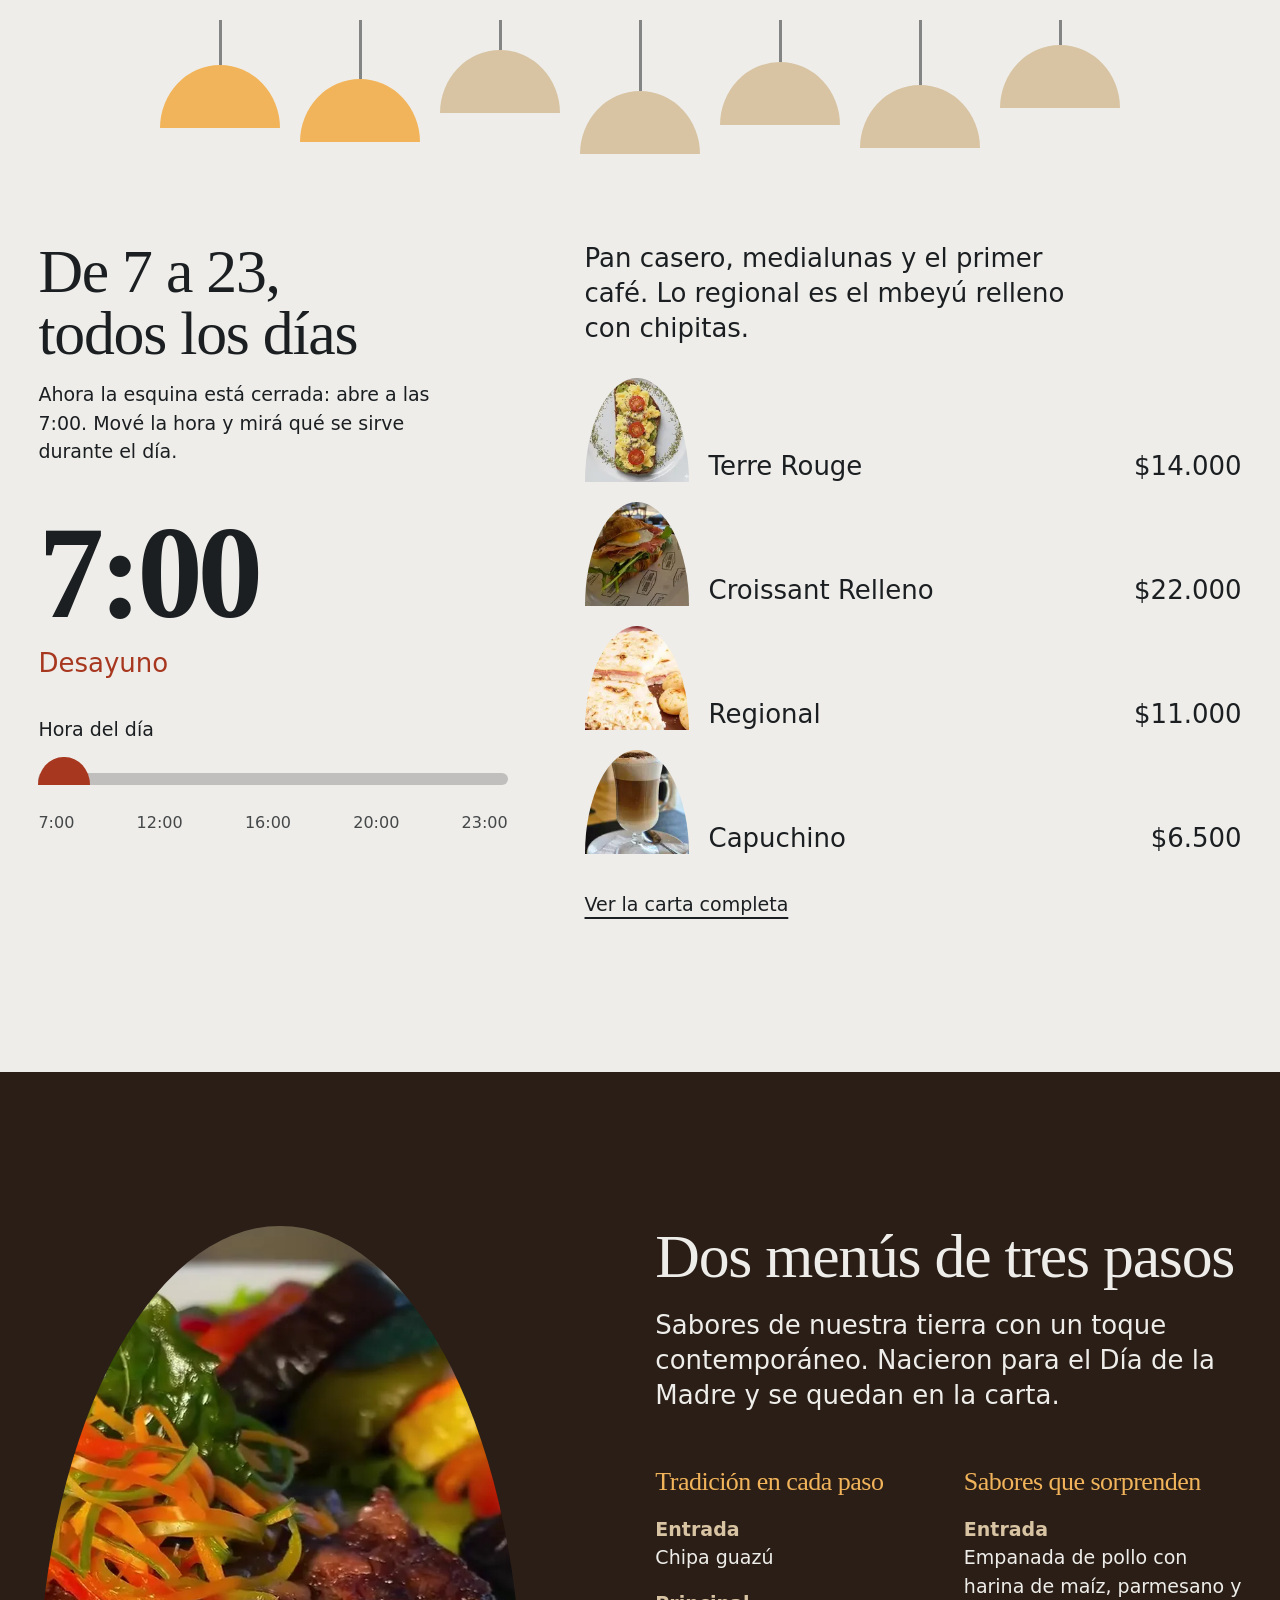
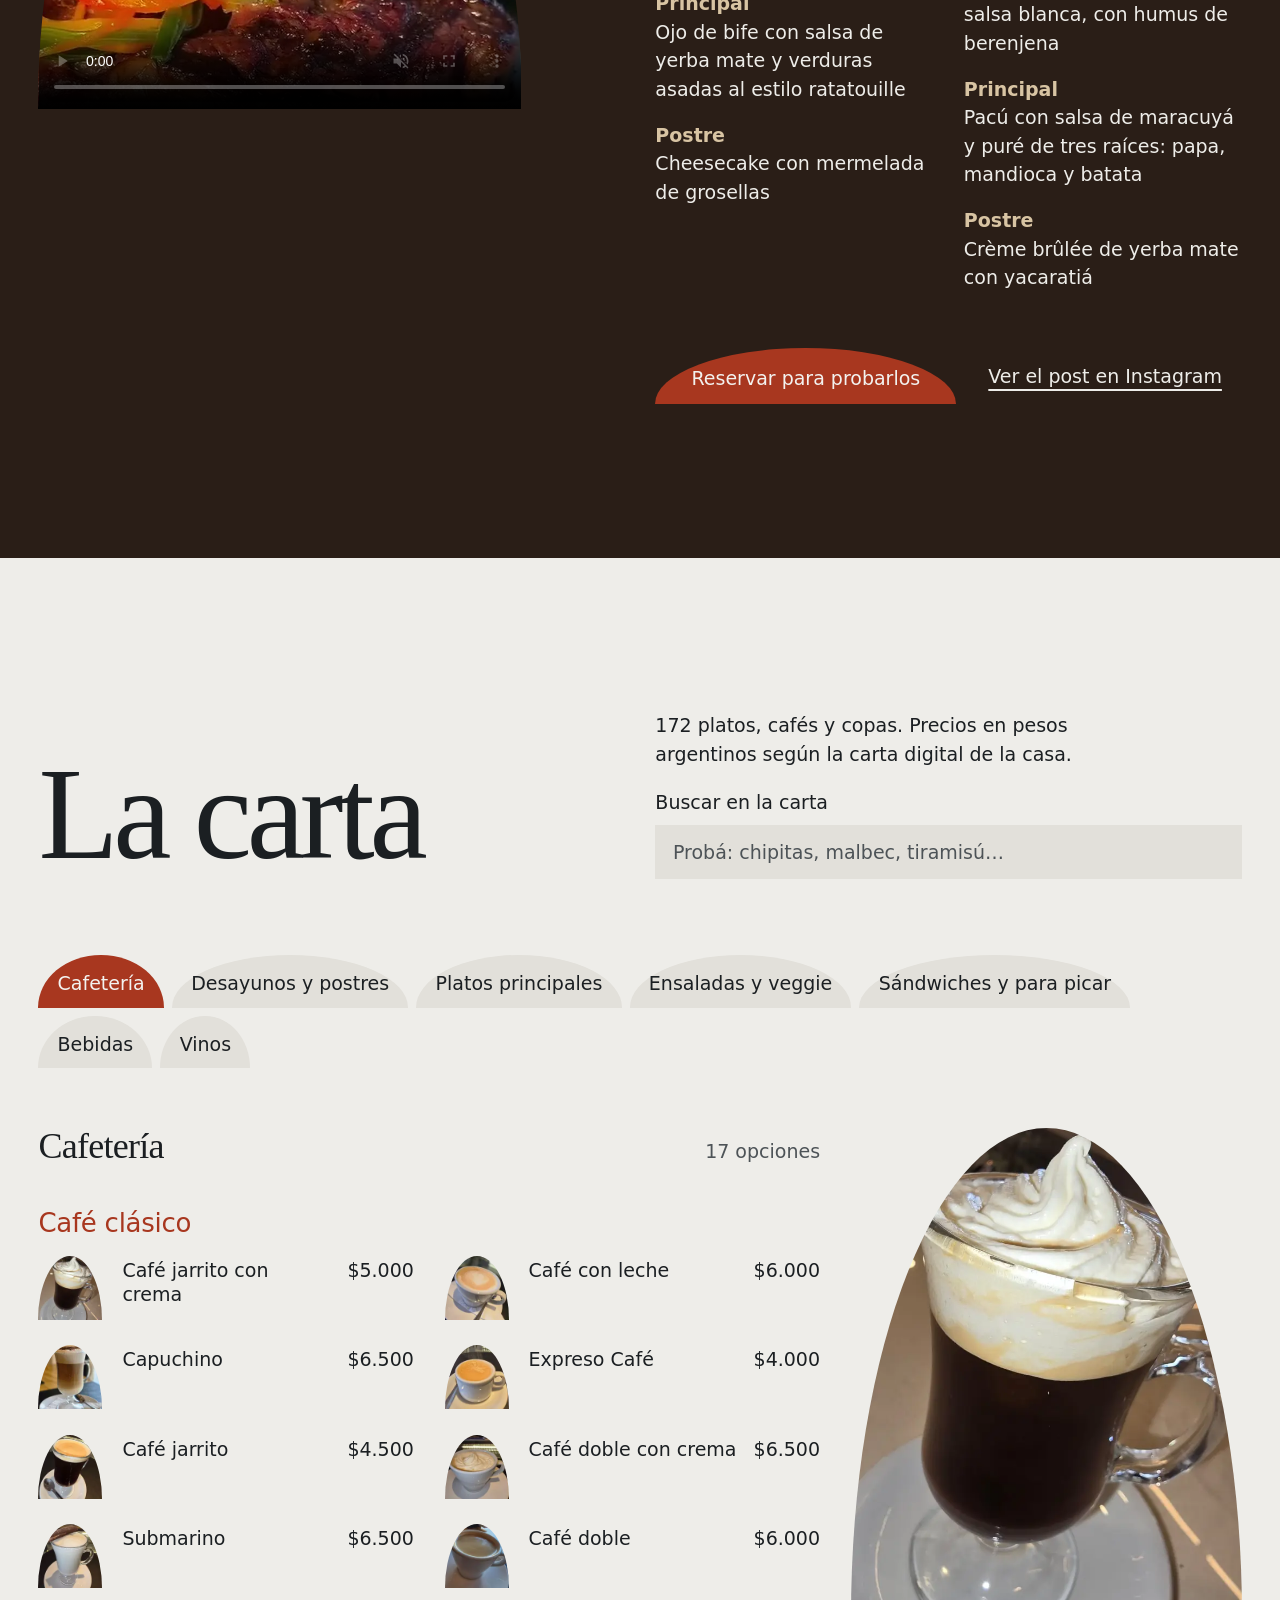
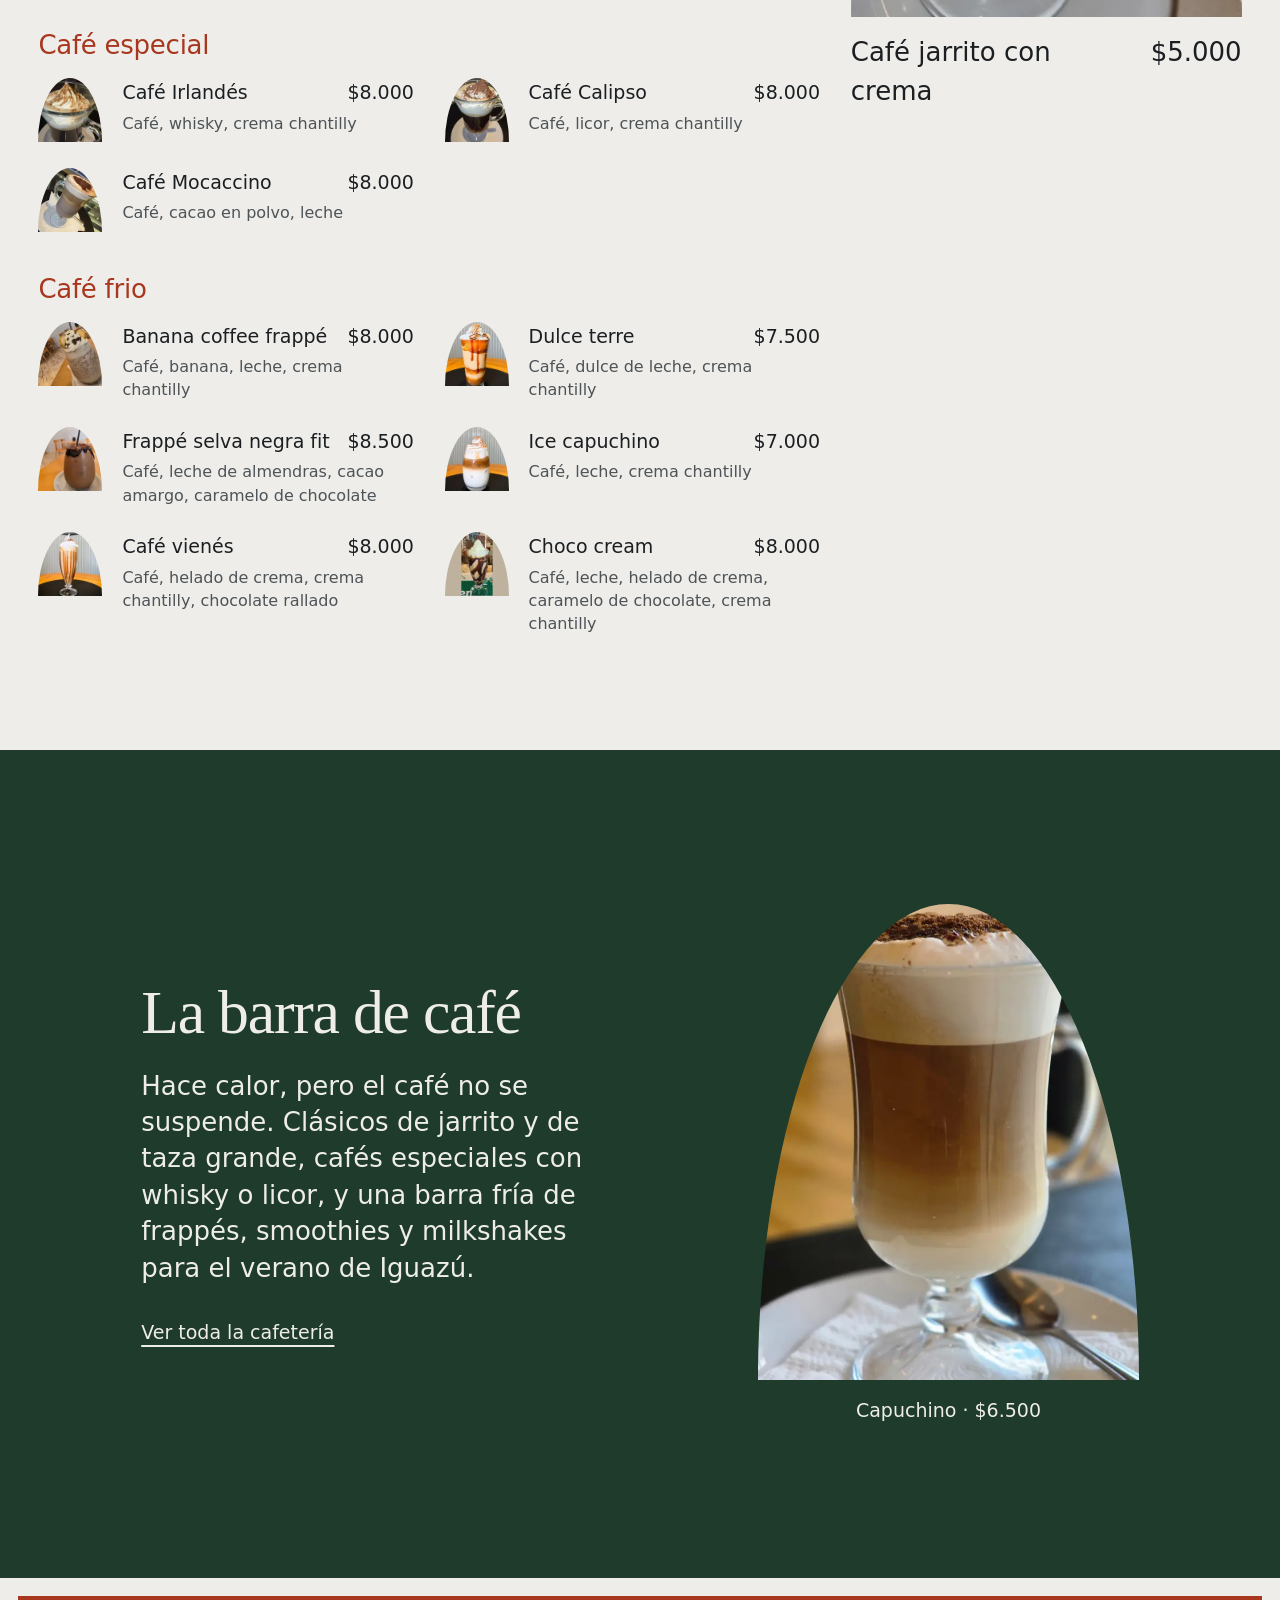
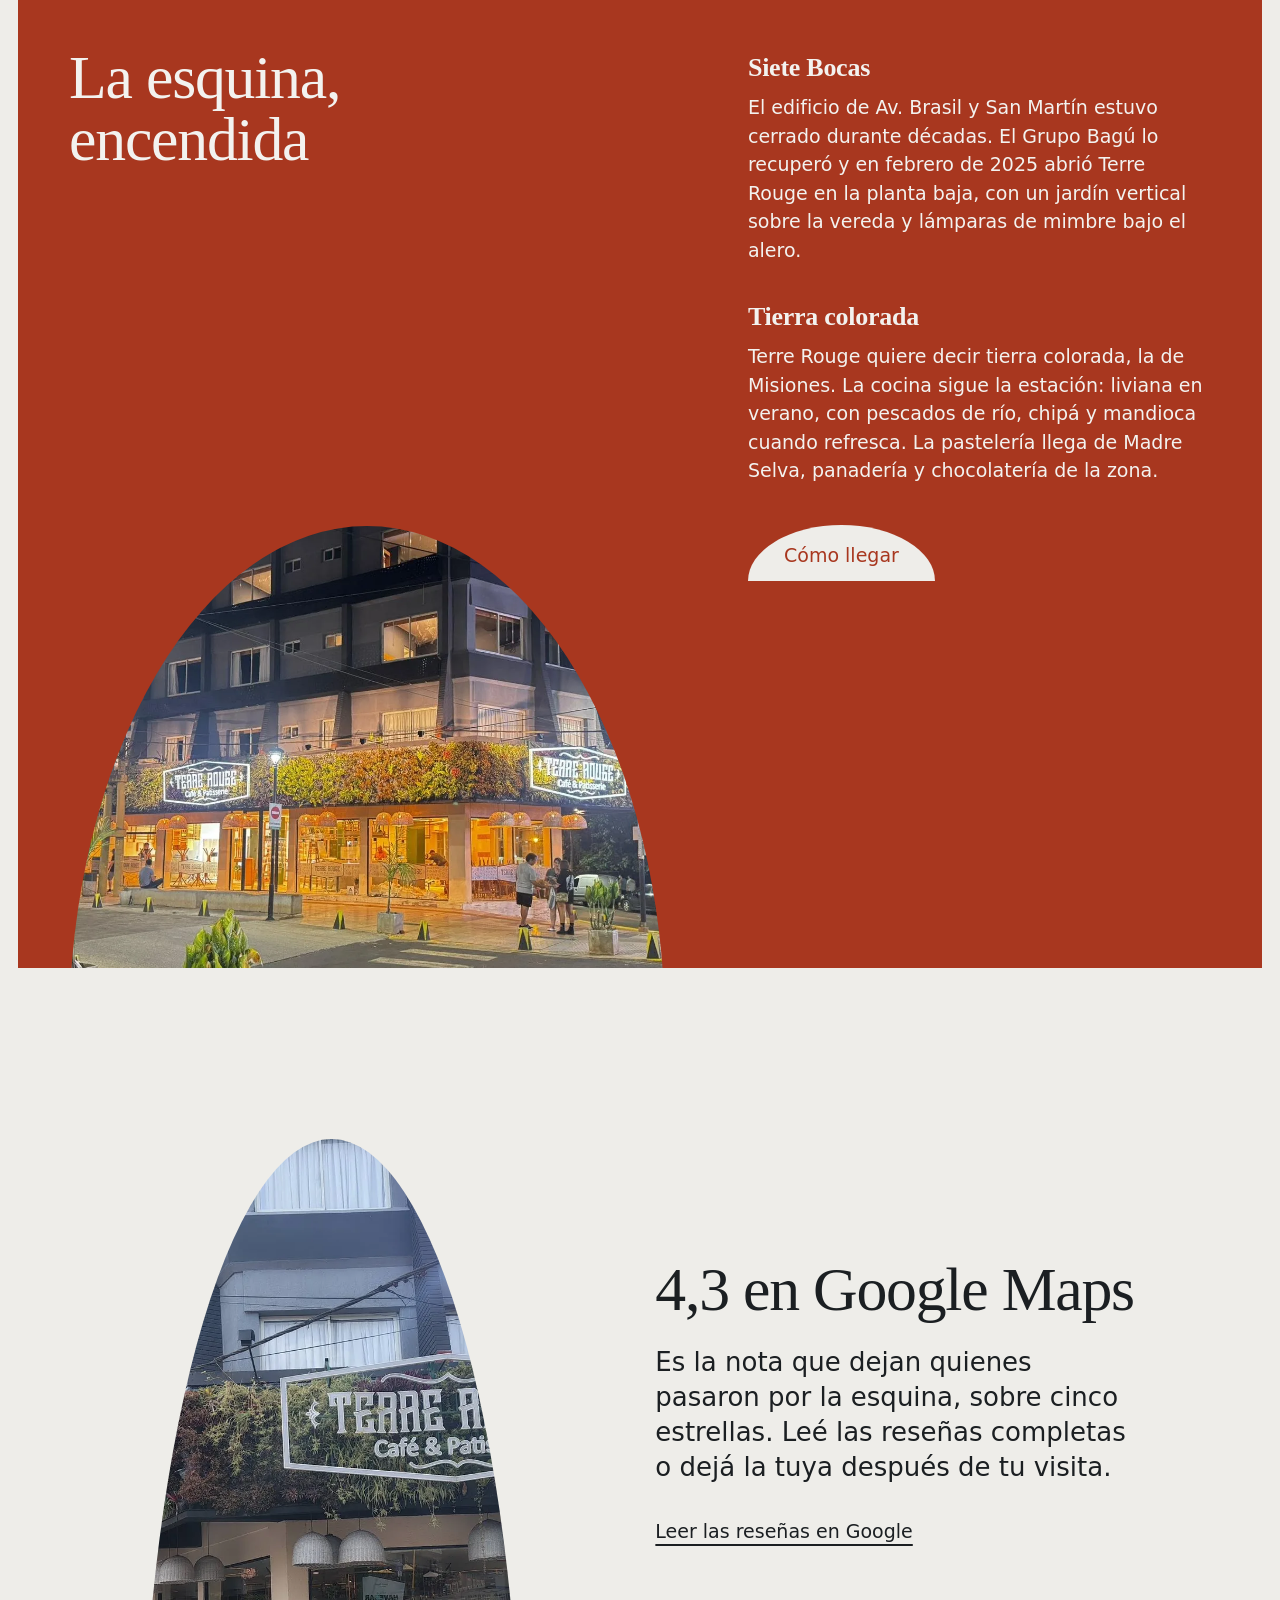
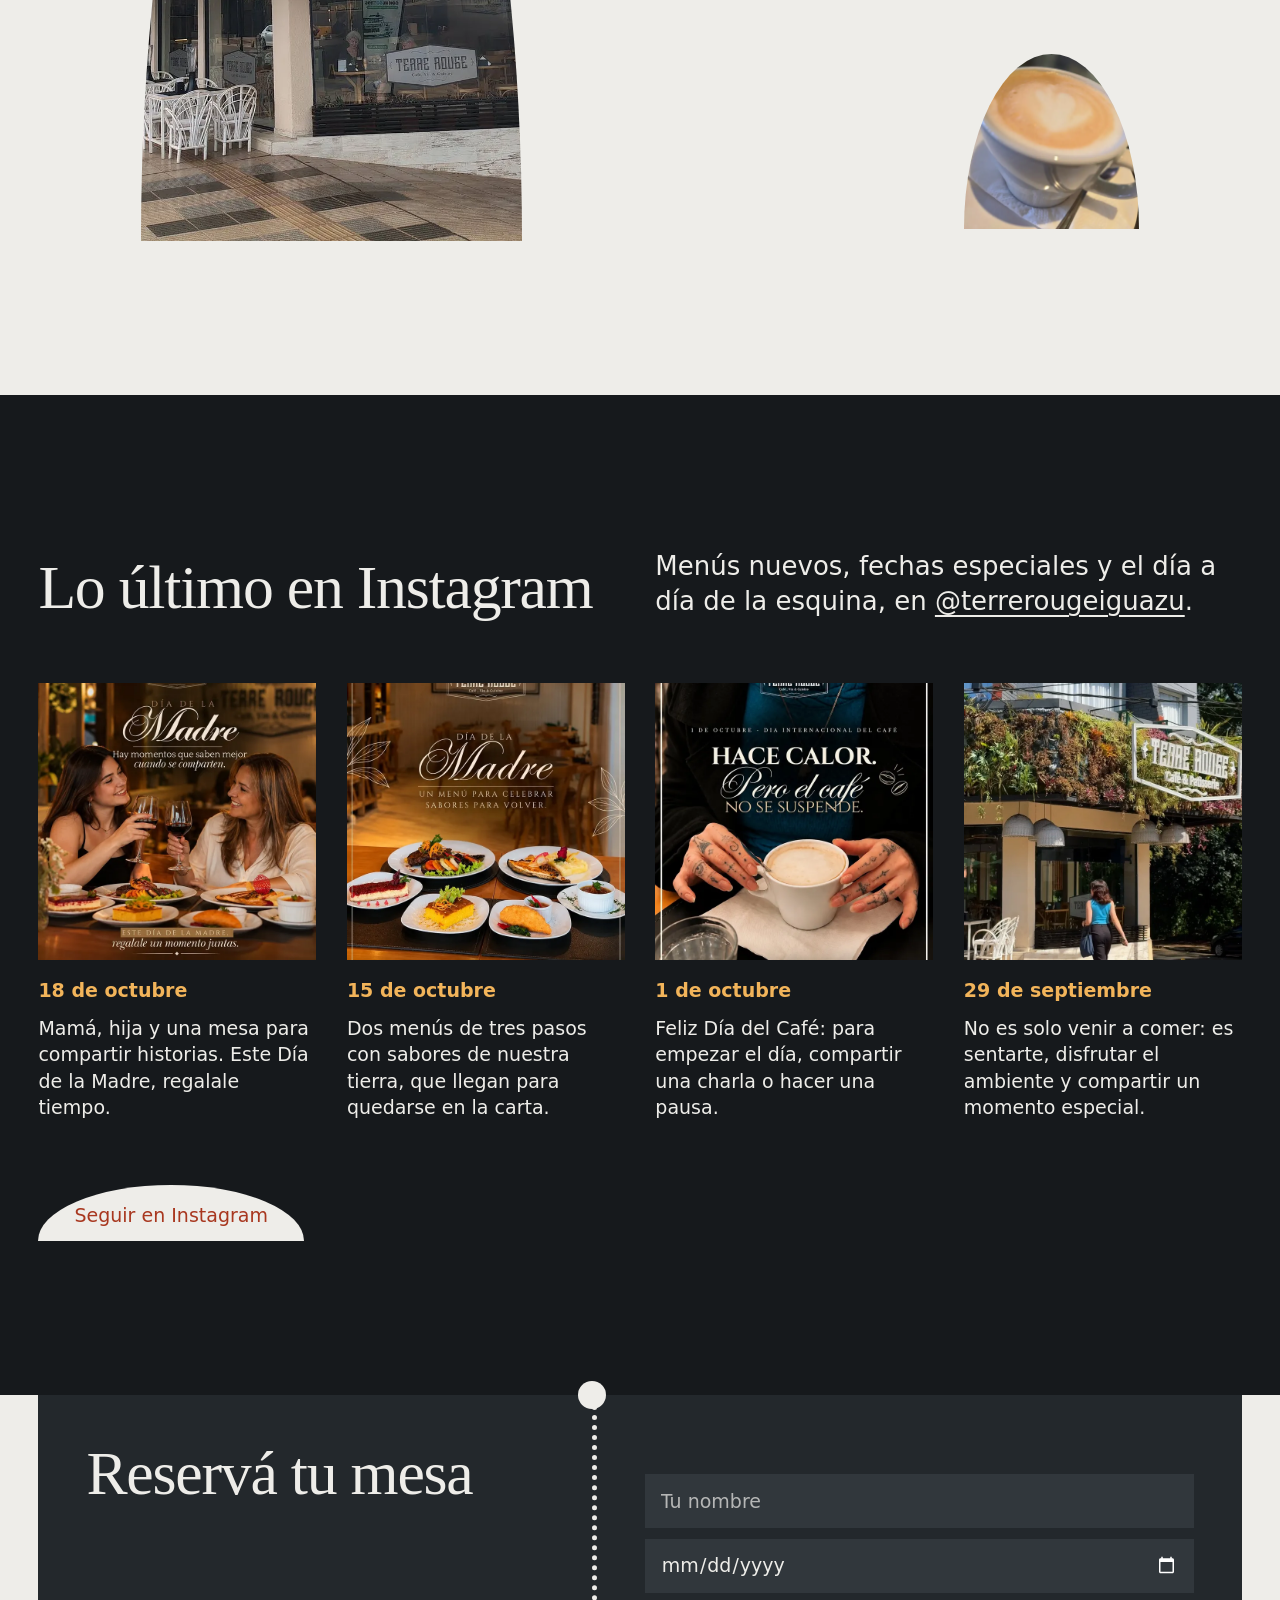
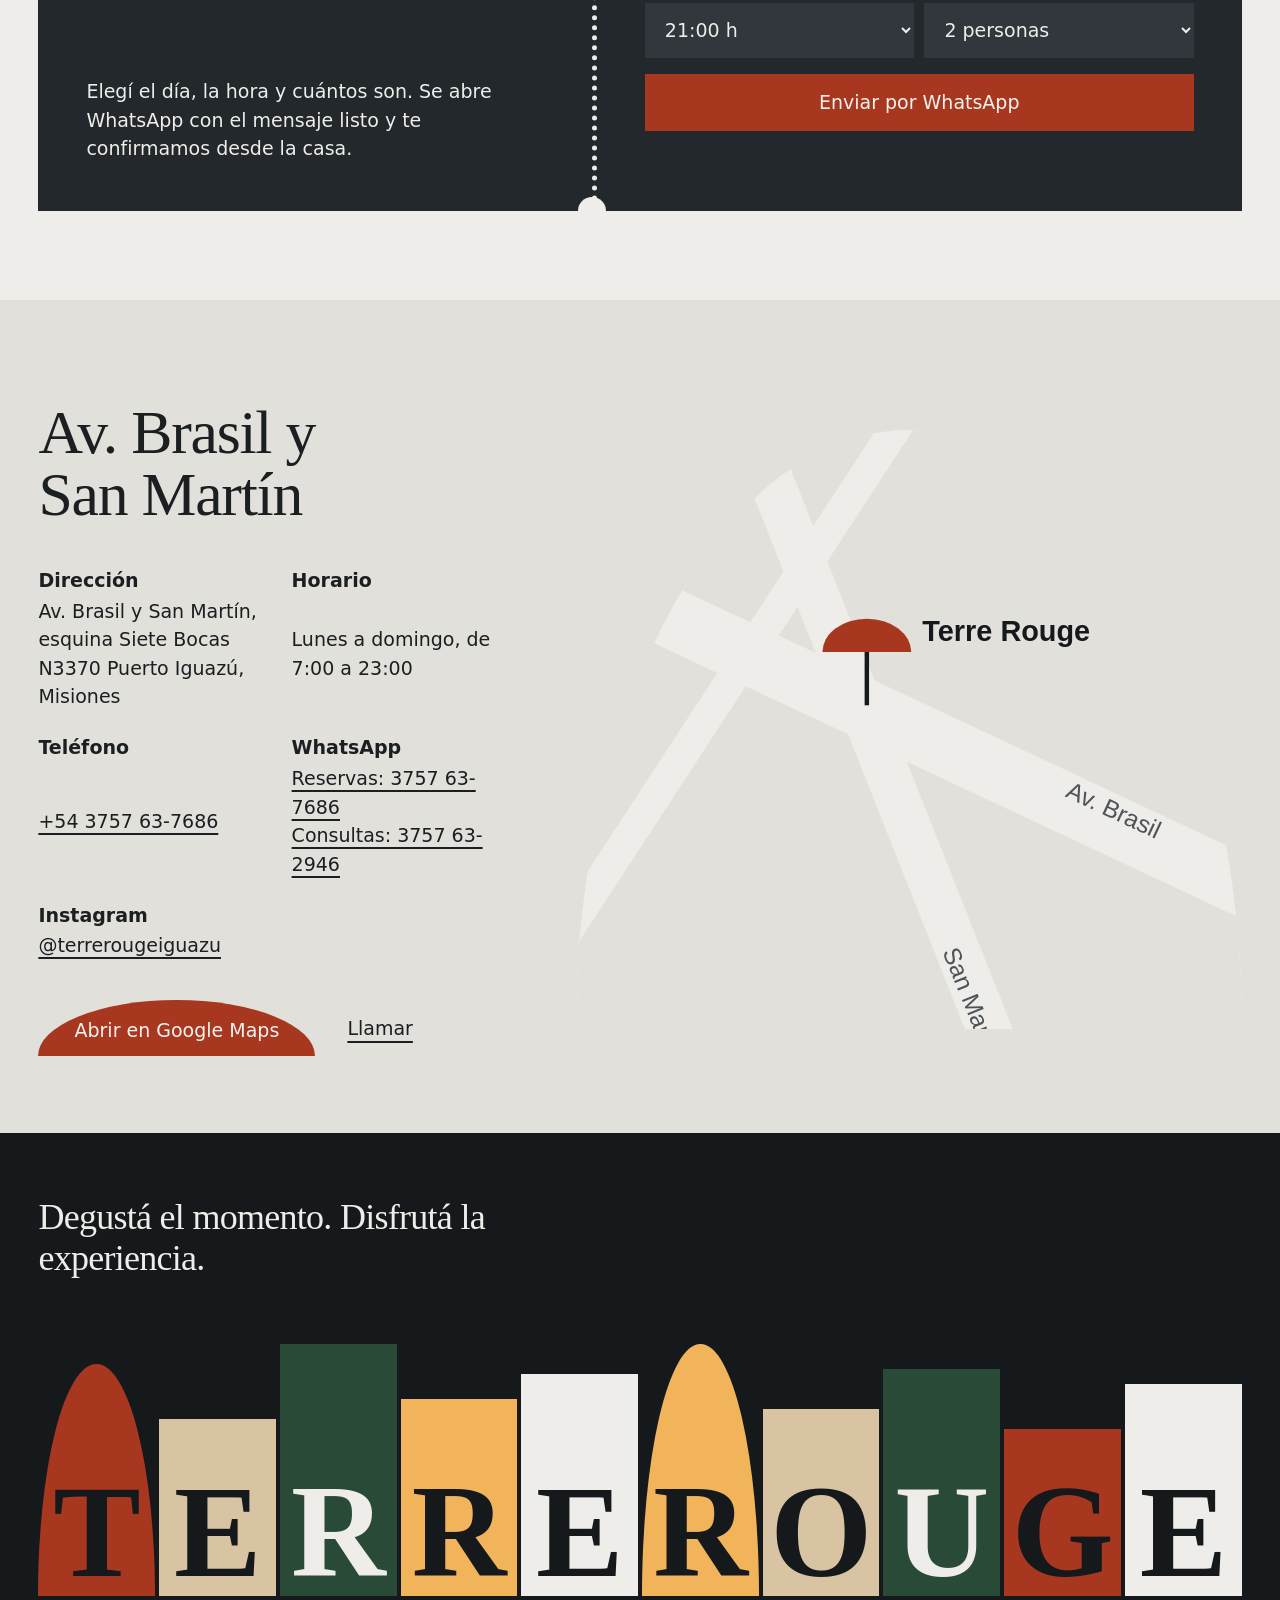
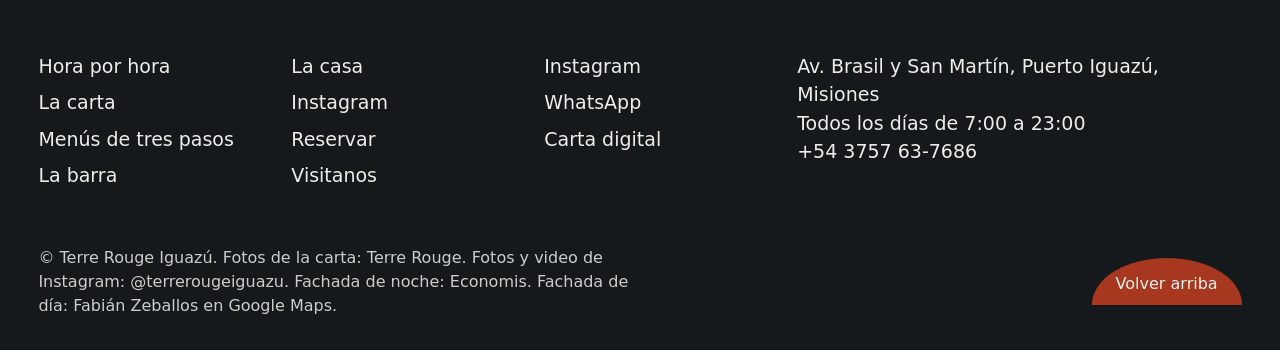
==== commit b3df4848: "Leave out the posts and footage showing the guest from the reels Drops the gin tonic and giveaway po" ====
--- a/index.html
+++ b/index.html
@@ -145,7 +145,7 @@
     <section class="menus" id="menus" aria-labelledby="menus-title" data-ink="light">
       <figure class="menus__film" data-reveal-pic>
         <video class="menus__video" muted loop playsinline preload="none" poster="media/menus-loop-poster.webp" data-film
-          aria-label="Los platos de los menús: ojo de bife con salsa de yerba mate, cheesecake con grosellas, pacú con maracuyá y crème brûlée de yerba mate.">
+          aria-label="Los platos de los menús: ojo de bife con salsa de yerba mate, cheesecake con grosellas, empanada de pollo, pacú con maracuyá y crème brûlée de yerba mate.">
           <source src="media/menus-loop.mp4" type="video/mp4">
         </video>
       </figure>
@@ -533,13 +533,11 @@
     <section class="ig" id="instagram" aria-labelledby="ig-title" data-ink="light">
       <div class="ig__head">
         <h2 id="ig-title" data-reveal>Lo último en Instagram</h2>
-        <p data-reveal>Menús nuevos, sorteos y el día a día de la esquina, en <a href="https://instagram.com/terrerougeiguazu" target="_blank" rel="noopener">@terrerougeiguazu</a>.</p>
+        <p data-reveal>Menús nuevos, fechas especiales y el día a día de la esquina, en <a href="https://instagram.com/terrerougeiguazu" target="_blank" rel="noopener">@terrerougeiguazu</a>.</p>
       </div>
       <ul class="ig__row" data-ig-row>
-        <li class="post" data-reveal><a href="https://www.instagram.com/p/DeregFex7B2/" target="_blank" rel="noopener"><span class="post__pic"><img src="img/ig/gin-tonic.webp" width="720" height="720" alt="Una clienta levanta una copa de gin tonic de frutos rojos en el salón." loading="lazy" decoding="async"></span><span class="post__date">19 de octubre</span><span class="post__text">Hoy celebramos el Día del Gin Tonic. ¿Vos también tenés ese pedido que nunca falla?</span></a></li>
         <li class="post" data-reveal><a href="https://www.instagram.com/p/Deovw-jx9xN/" target="_blank" rel="noopener"><span class="post__pic"><img src="img/ig/dia-de-la-madre.webp" width="720" height="720" alt="Madre e hija brindan con vino tinto frente a una mesa servida." loading="lazy" decoding="async"></span><span class="post__date">18 de octubre</span><span class="post__text">Mamá, hija y una mesa para compartir historias. Este Día de la Madre, regalale tiempo.</span></a></li>
         <li class="post" data-reveal><a href="https://www.instagram.com/p/DegzUzZEaWD/" target="_blank" rel="noopener"><span class="post__pic"><img src="img/ig/menus-de-tres-pasos.webp" width="720" height="720" alt="La mesa con los platos de los dos menús de tres pasos." loading="lazy" decoding="async"></span><span class="post__date">15 de octubre</span><span class="post__text">Dos menús de tres pasos con sabores de nuestra tierra, que llegan para quedarse en la carta.</span></a></li>
-        <li class="post" data-reveal><a href="https://www.instagram.com/p/DeaEYf_hA1e/" target="_blank" rel="noopener"><span class="post__pic"><img src="img/ig/sorteo.webp" width="720" height="720" alt="Anuncio del sorteo de una cena para dos, frente al cartel de Terre Rouge." loading="lazy" decoding="async"></span><span class="post__date">12 de octubre</span><span class="post__text">Sorteamos una cena para dos con un menú de tres pasos a elección.</span></a></li>
         <li class="post" data-reveal><a href="https://www.instagram.com/p/Dd8wKzgkTnx/" target="_blank" rel="noopener"><span class="post__pic"><img src="img/ig/dia-del-cafe.webp" width="720" height="720" alt="Manos alrededor de una taza de café con leche: «Hace calor. Pero el café no se suspende»." loading="lazy" decoding="async"></span><span class="post__date">1 de octubre</span><span class="post__text">Feliz Día del Café: para empezar el día, compartir una charla o hacer una pausa.</span></a></li>
         <li class="post" data-reveal><a href="https://www.instagram.com/p/Dd4mhrapDmS/" target="_blank" rel="noopener"><span class="post__pic"><img src="img/ig/experiencia.webp" width="720" height="720" alt="La fachada de día, con el jardín vertical y una persona pasando por la vereda." loading="lazy" decoding="async"></span><span class="post__date">29 de septiembre</span><span class="post__text">No es solo venir a comer: es sentarte, disfrutar el ambiente y compartir un momento especial.</span></a></li>
       </ul>
--- a/css/styles.css
+++ b/css/styles.css
@@ -100,6 +100,8 @@
   background: var(--bar-bg, var(--slate)); color: var(--bar-ink, var(--stone));
   transition: background-color var(--t-ui) ease, color var(--t-ui) ease, transform var(--t-ui) var(--ease-out);
 }
+.bar-hidden .bar { transform: translateY(-100%); }
+.bar-hidden .tabs { top: 0; }
 .bar__mark { font-weight: 600; font-size: var(--step-body); letter-spacing: -0.02em; text-decoration: none; }
 .bar__links { display: none; gap: clamp(1rem, 2.4vw, 2.25rem); margin-left: auto; }
 .bar__links a { text-decoration: none; font-weight: 500; padding: 0.4rem 0; transition: opacity var(--t-hover) ease; }
@@ -243,7 +245,7 @@
   .carta__head h2 { grid-row: span 2; }
 }
 .tabs {
-  position: sticky; top: var(--bar-h); z-index: 20;
+  position: sticky; top: var(--bar-h); z-index: 20; transition: top var(--t-ui) var(--ease-out);
   display: flex; gap: 0.5rem; overflow-x: auto; scrollbar-width: none; overscroll-behavior-x: contain;
   margin: clamp(2.5rem, 5vw, 4rem) calc(-1 * var(--margin)) 0; padding: 0.75rem var(--margin);
   background: var(--stone);
@@ -411,7 +413,7 @@
 
 /* ---------- phone dock ---------- */
 .dock { display: none; }
-@media (max-width: 899px) {
+@media (max-width: 599px) {
   .dock {
     position: fixed; inset: auto 0 0 0; z-index: 40; display: grid; grid-template-columns: repeat(3, 1fr);
     padding-bottom: env(safe-area-inset-bottom); background: var(--slate); color: var(--stone);
@@ -481,8 +483,8 @@
   overflow-x: auto; scroll-snap-type: x mandatory; scroll-padding: 0 var(--margin); scrollbar-width: none;
 }
 .ig__row::-webkit-scrollbar { display: none; }
-@media (min-width: 600px) { .ig__row { grid-auto-flow: row; grid-template-columns: repeat(3, 1fr); grid-auto-columns: auto; overflow: visible; margin-inline: 0; padding-inline: 0; } }
-@media (min-width: 1100px) { .ig__row { grid-template-columns: repeat(6, 1fr); } }
+@media (min-width: 600px) { .ig__row { grid-auto-flow: row; grid-template-columns: repeat(2, 1fr); grid-auto-columns: auto; overflow: visible; margin-inline: 0; padding-inline: 0; } }
+@media (min-width: 1100px) { .ig__row { grid-template-columns: repeat(4, 1fr); } }
 .post { scroll-snap-align: start; }
 .post a { display: grid; gap: 0.6rem; text-decoration: none; }
 .post__pic { display: block; aspect-ratio: 1; overflow: hidden; background: var(--slate-2); }
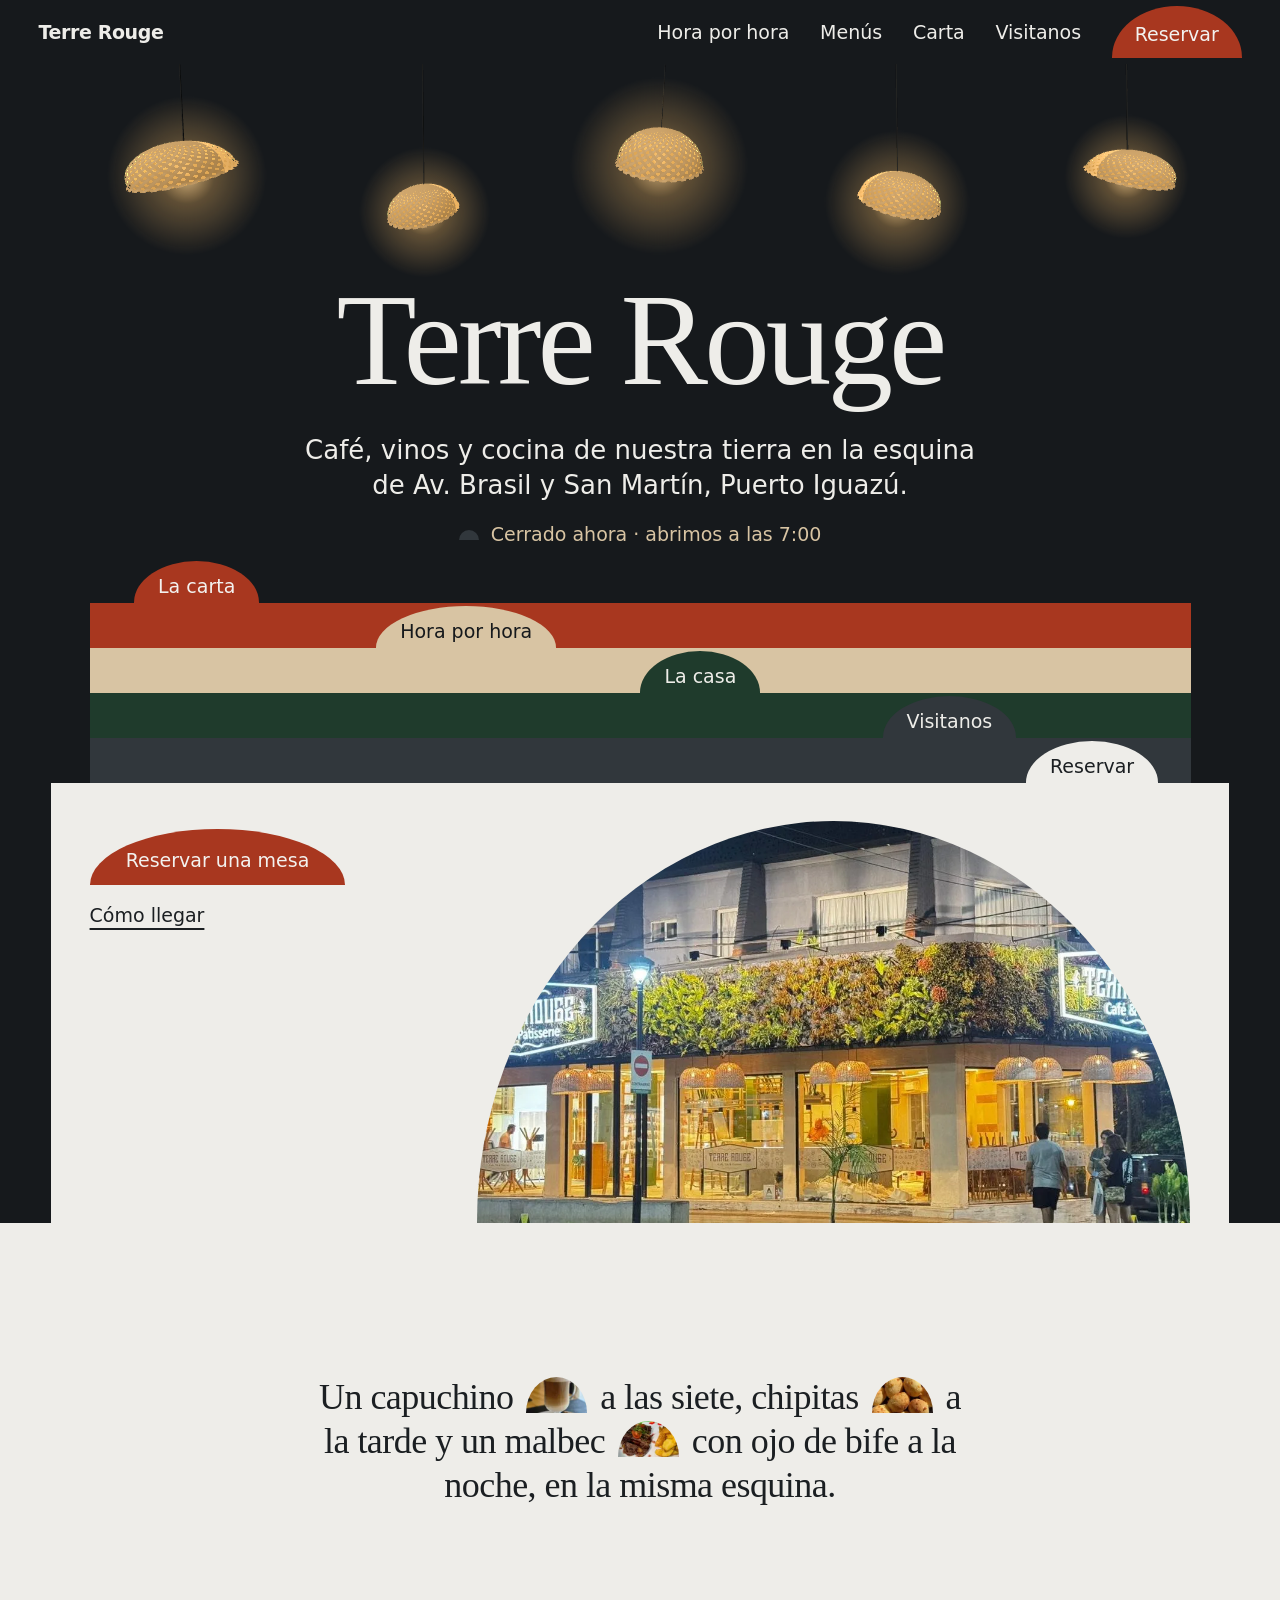
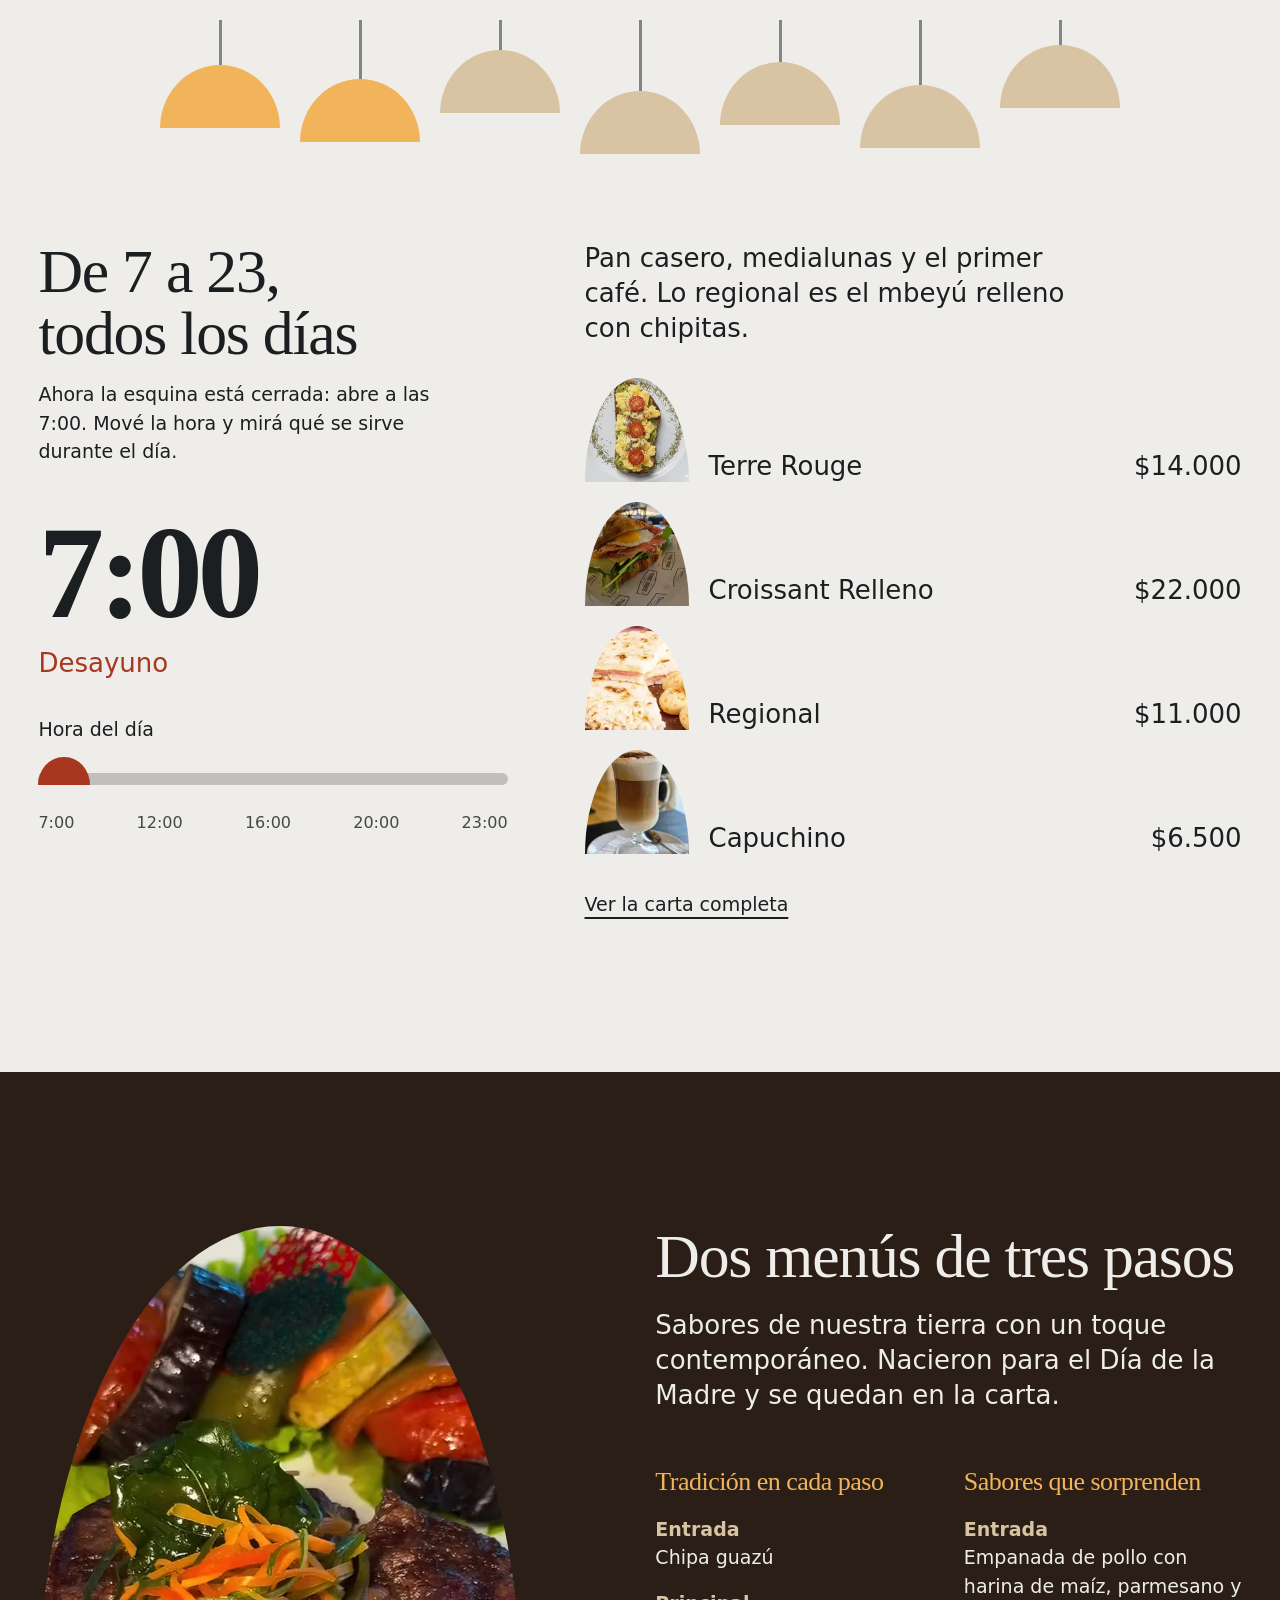
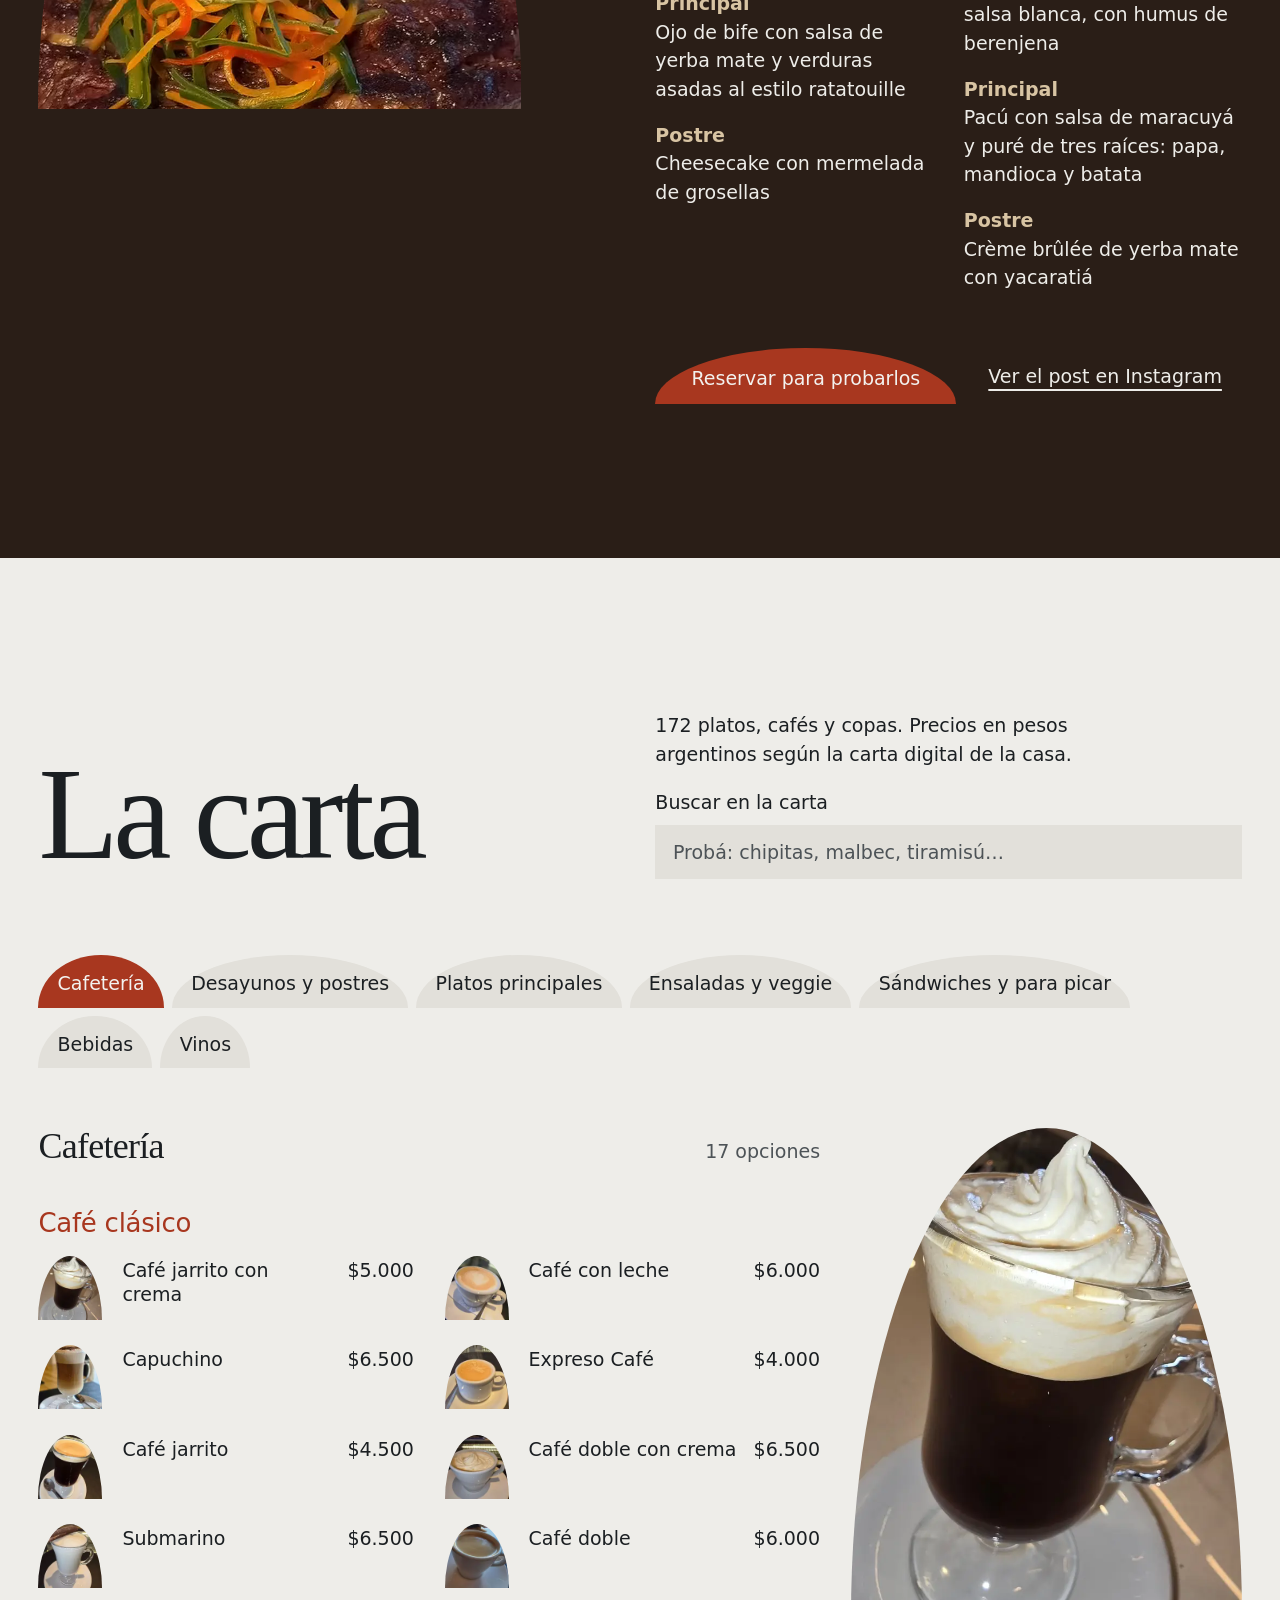
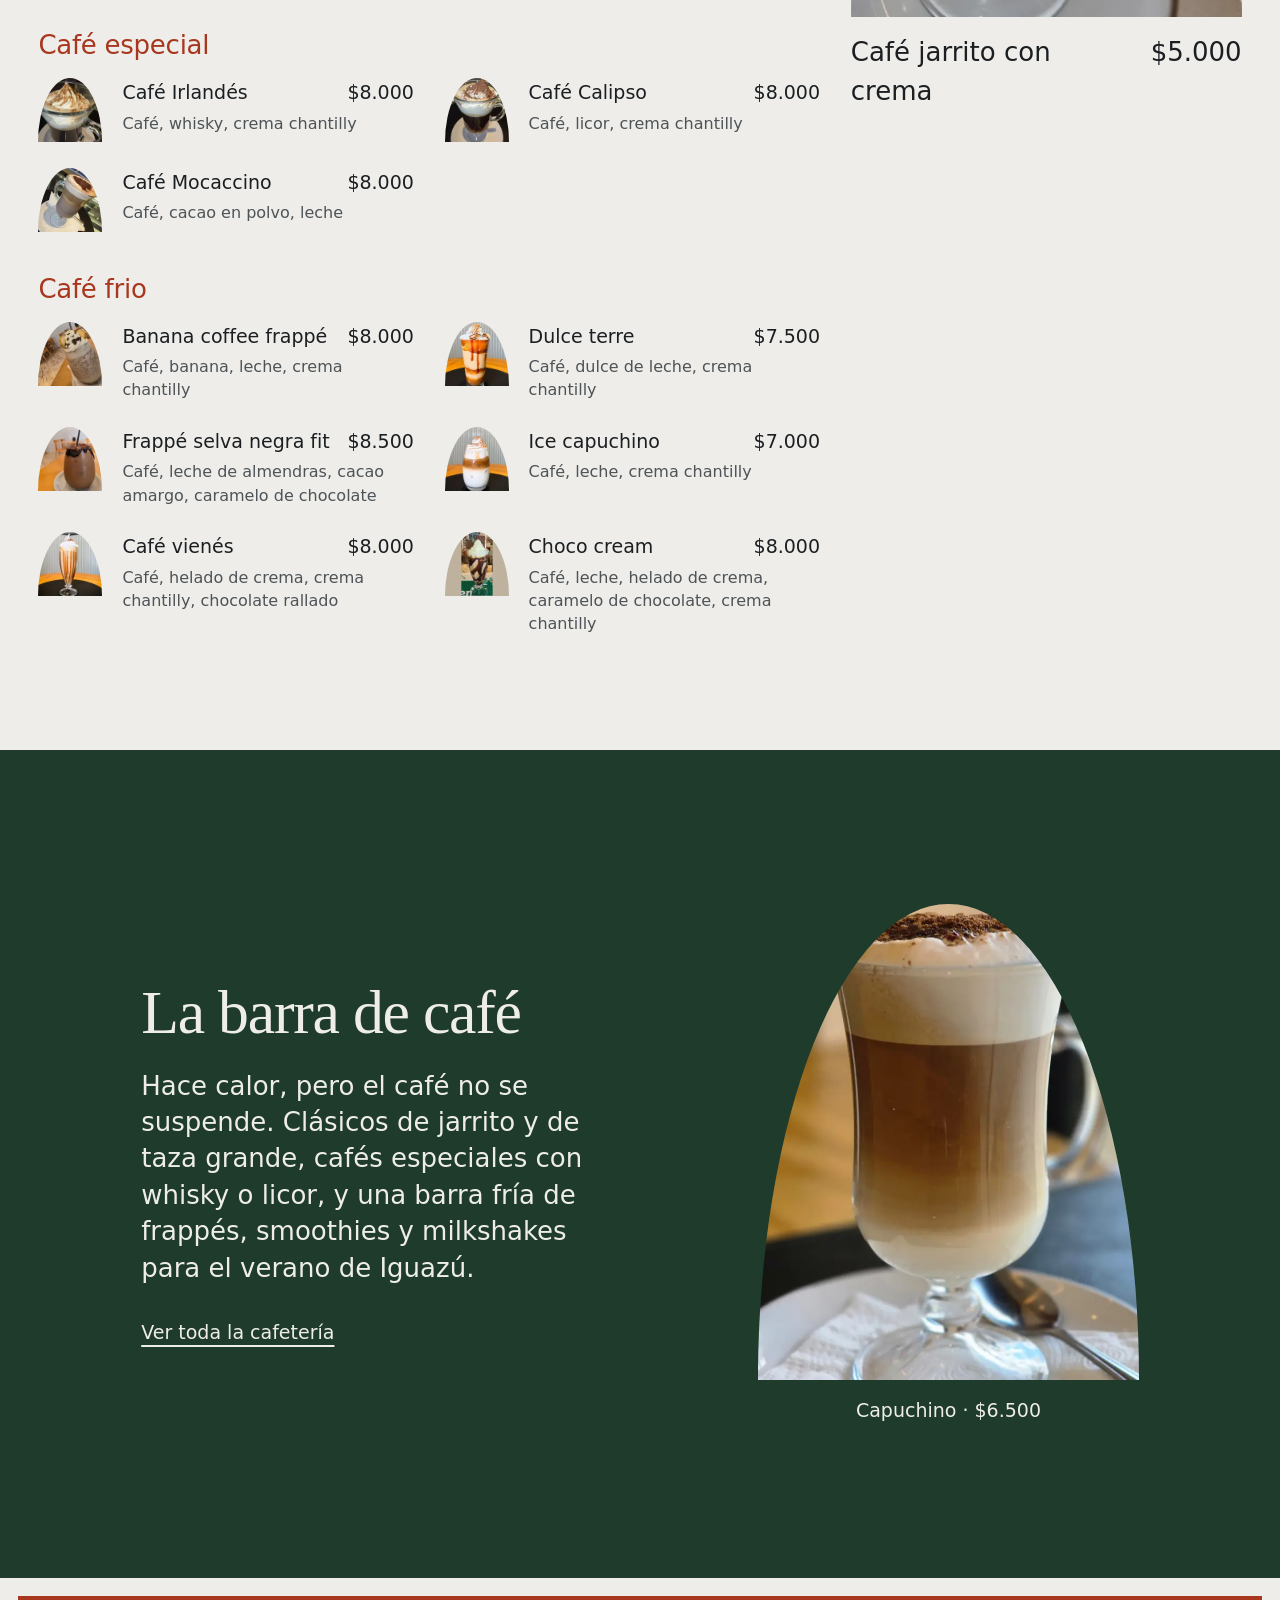
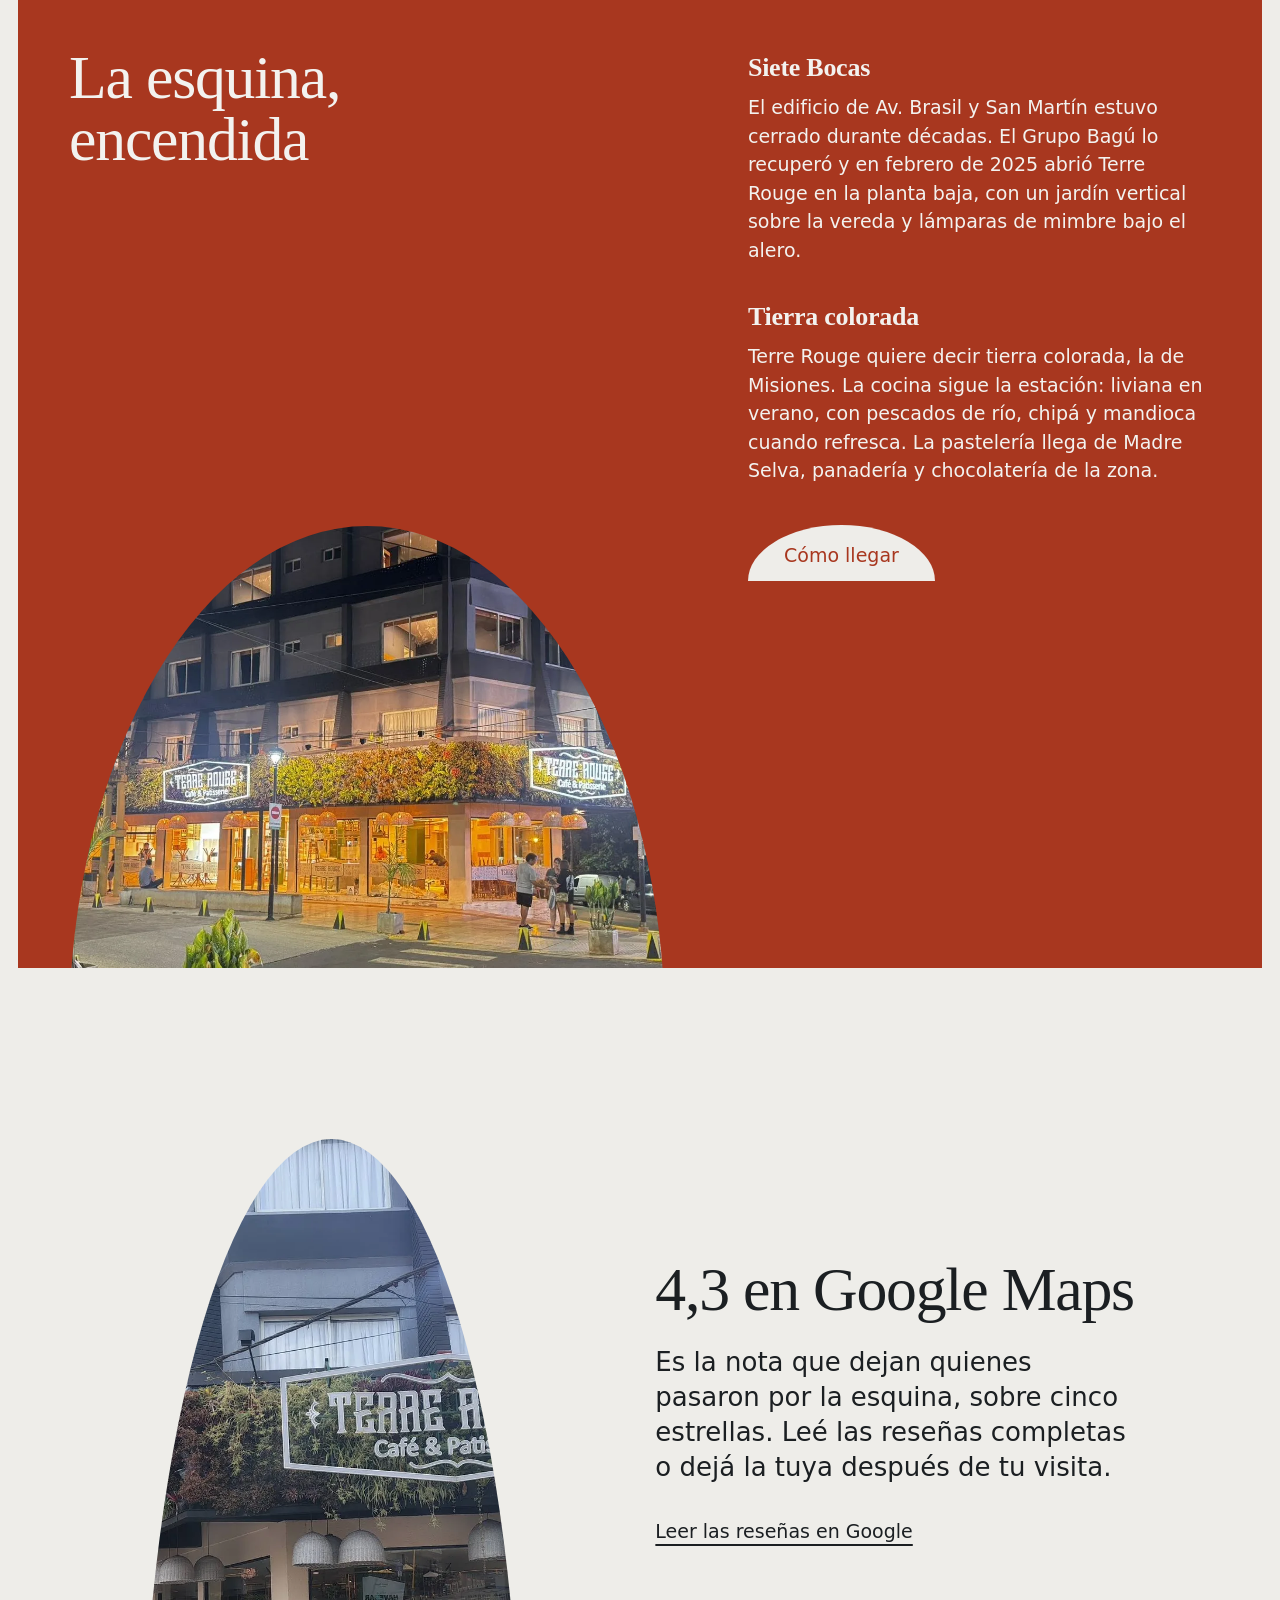
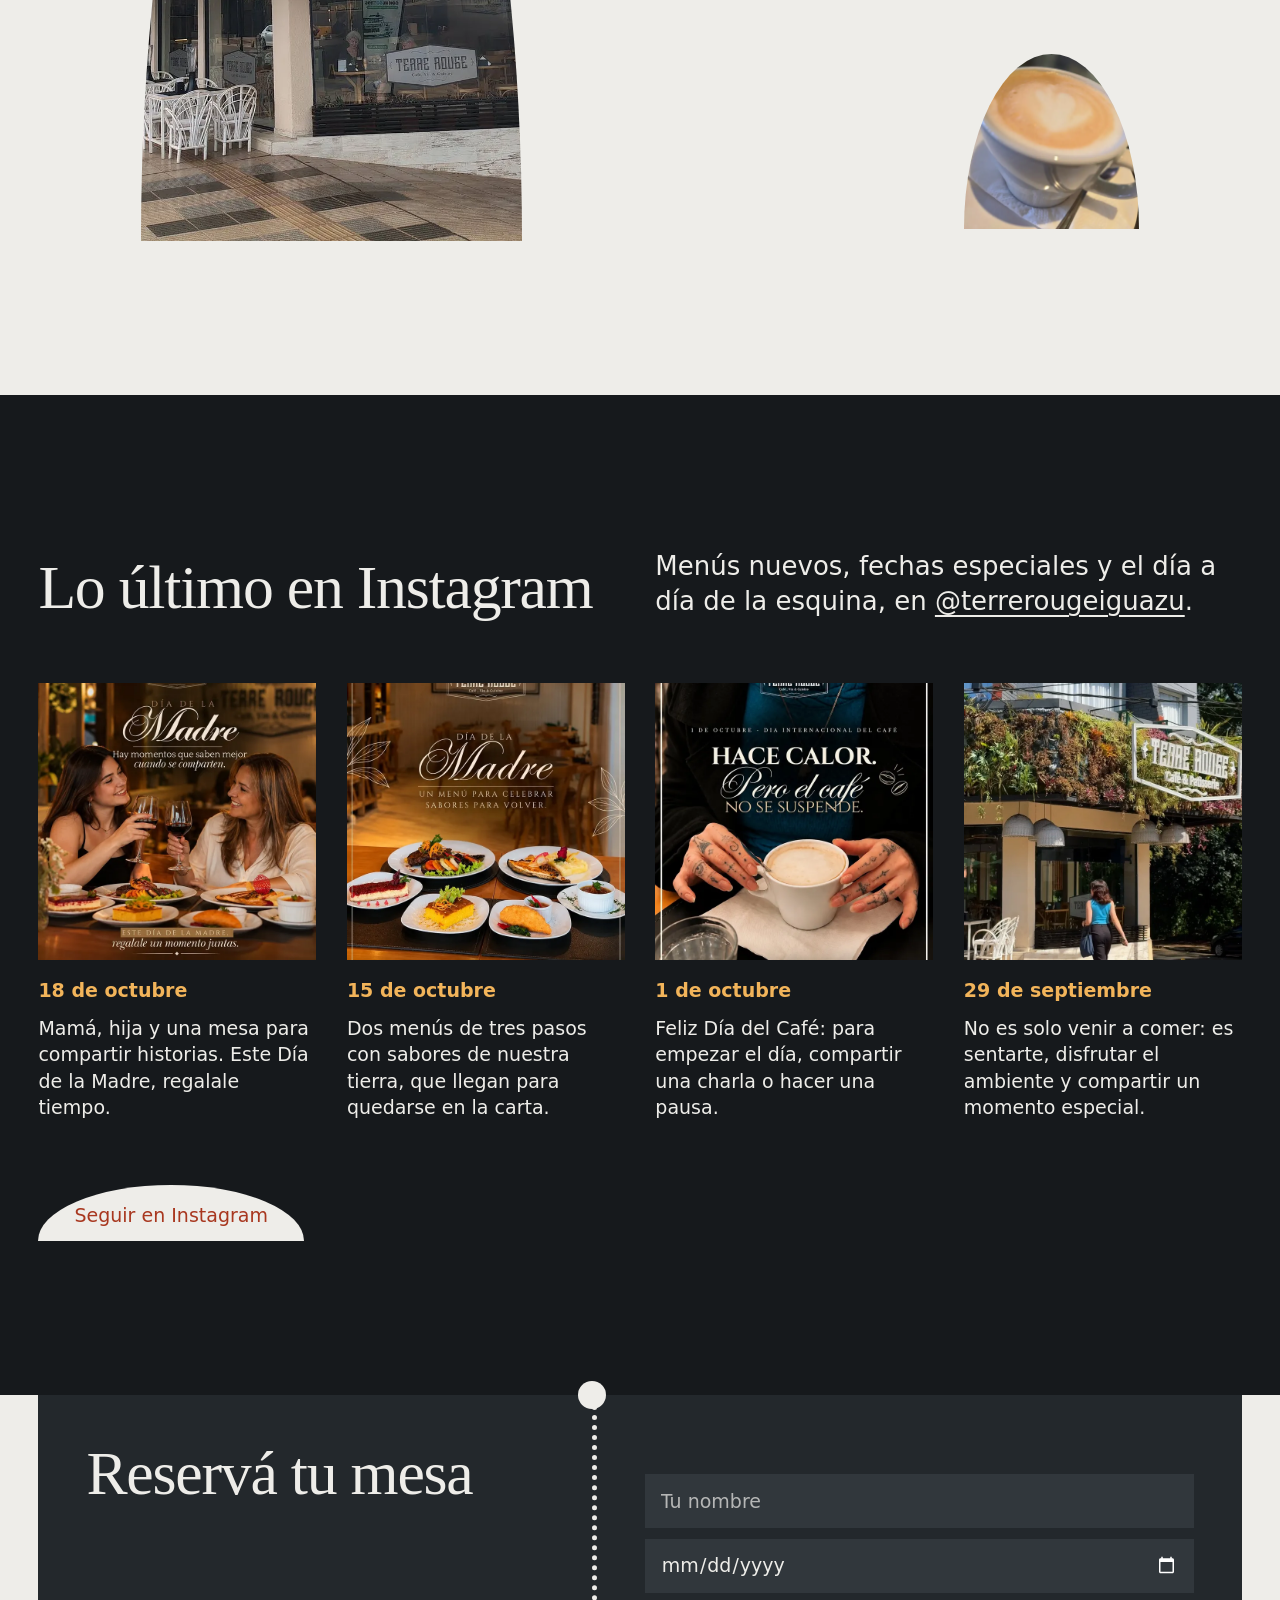
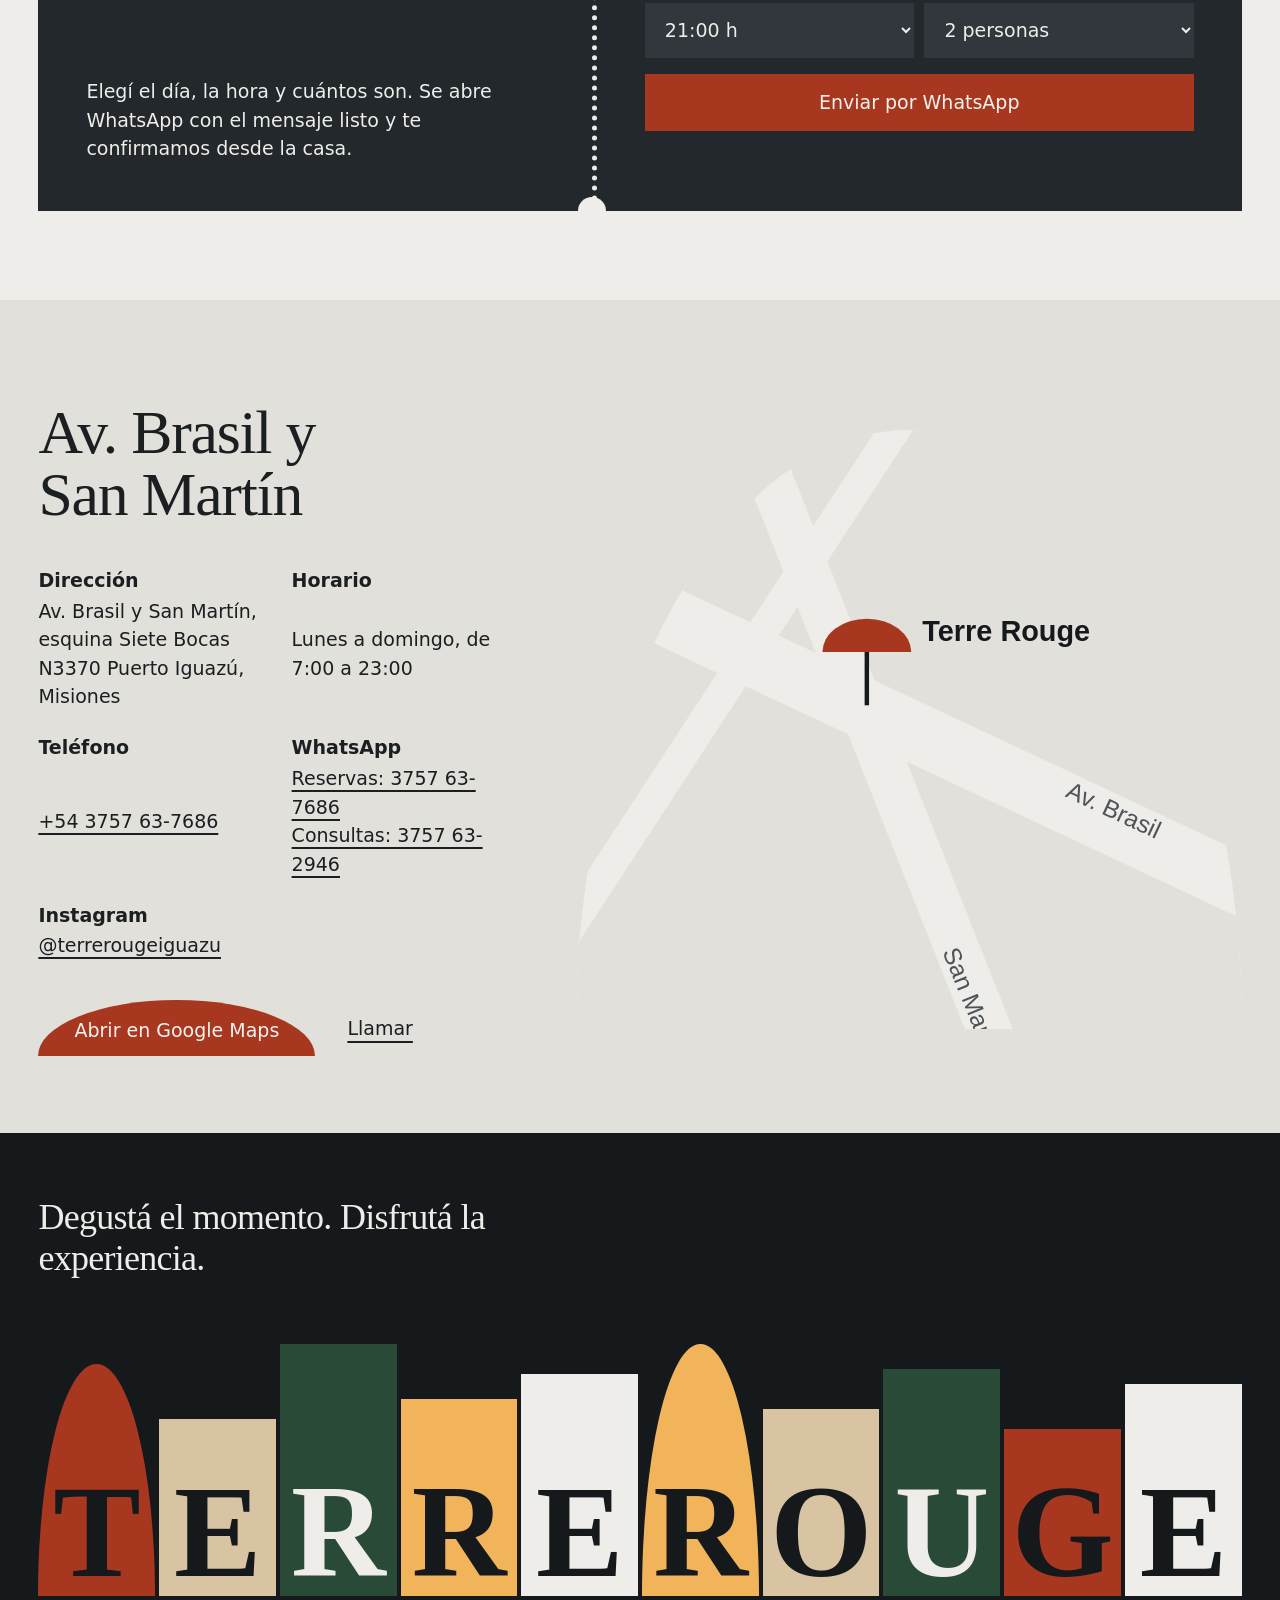
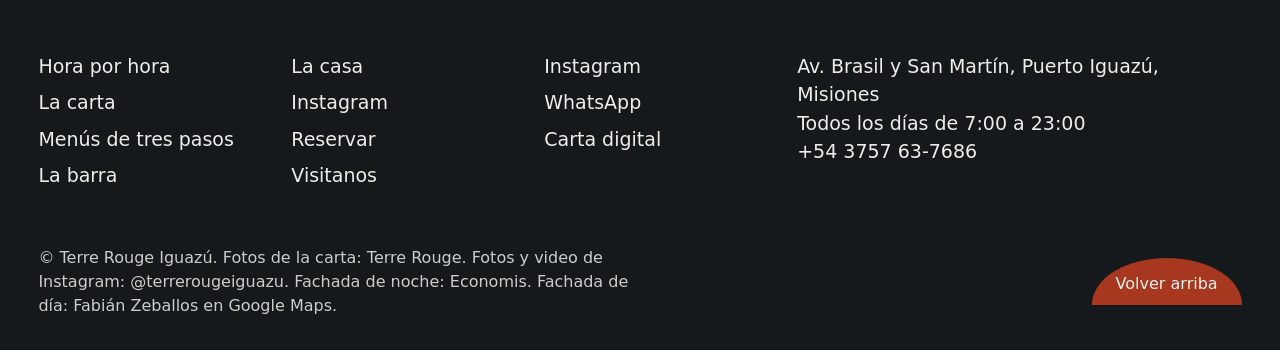
==== commit 14b126c5: "Add a WebM version of the dish loop for browsers without H.264 Co-Authored-By: Claude Opus 5.5 <nore" ====
--- a/index.html
+++ b/index.html
@@ -146,6 +146,7 @@
       <figure class="menus__film" data-reveal-pic>
         <video class="menus__video" muted loop playsinline preload="none" poster="media/menus-loop-poster.webp" data-film
           aria-label="Los platos de los menús: ojo de bife con salsa de yerba mate, cheesecake con grosellas, empanada de pollo, pacú con maracuyá y crème brûlée de yerba mate.">
+          <source src="media/menus-loop.webm" type="video/webm">
           <source src="media/menus-loop.mp4" type="video/mp4">
         </video>
       </figure>
